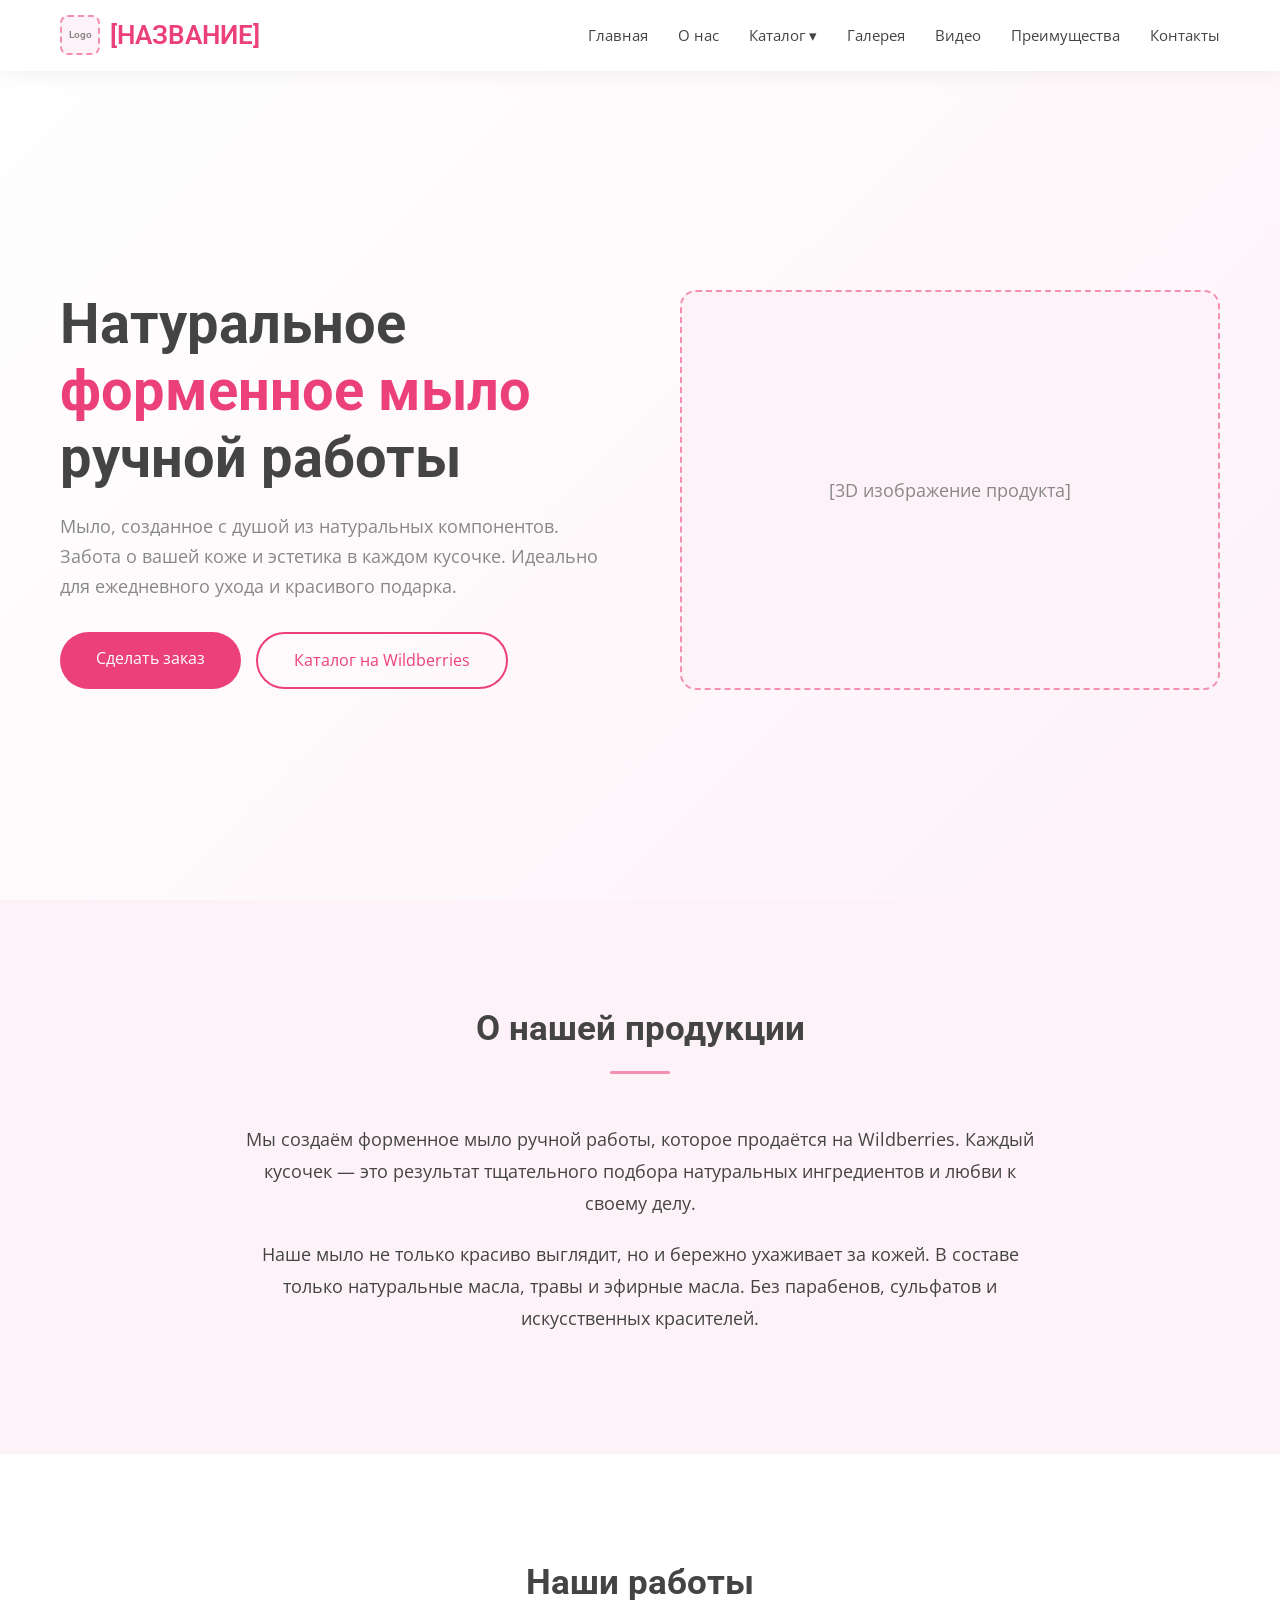
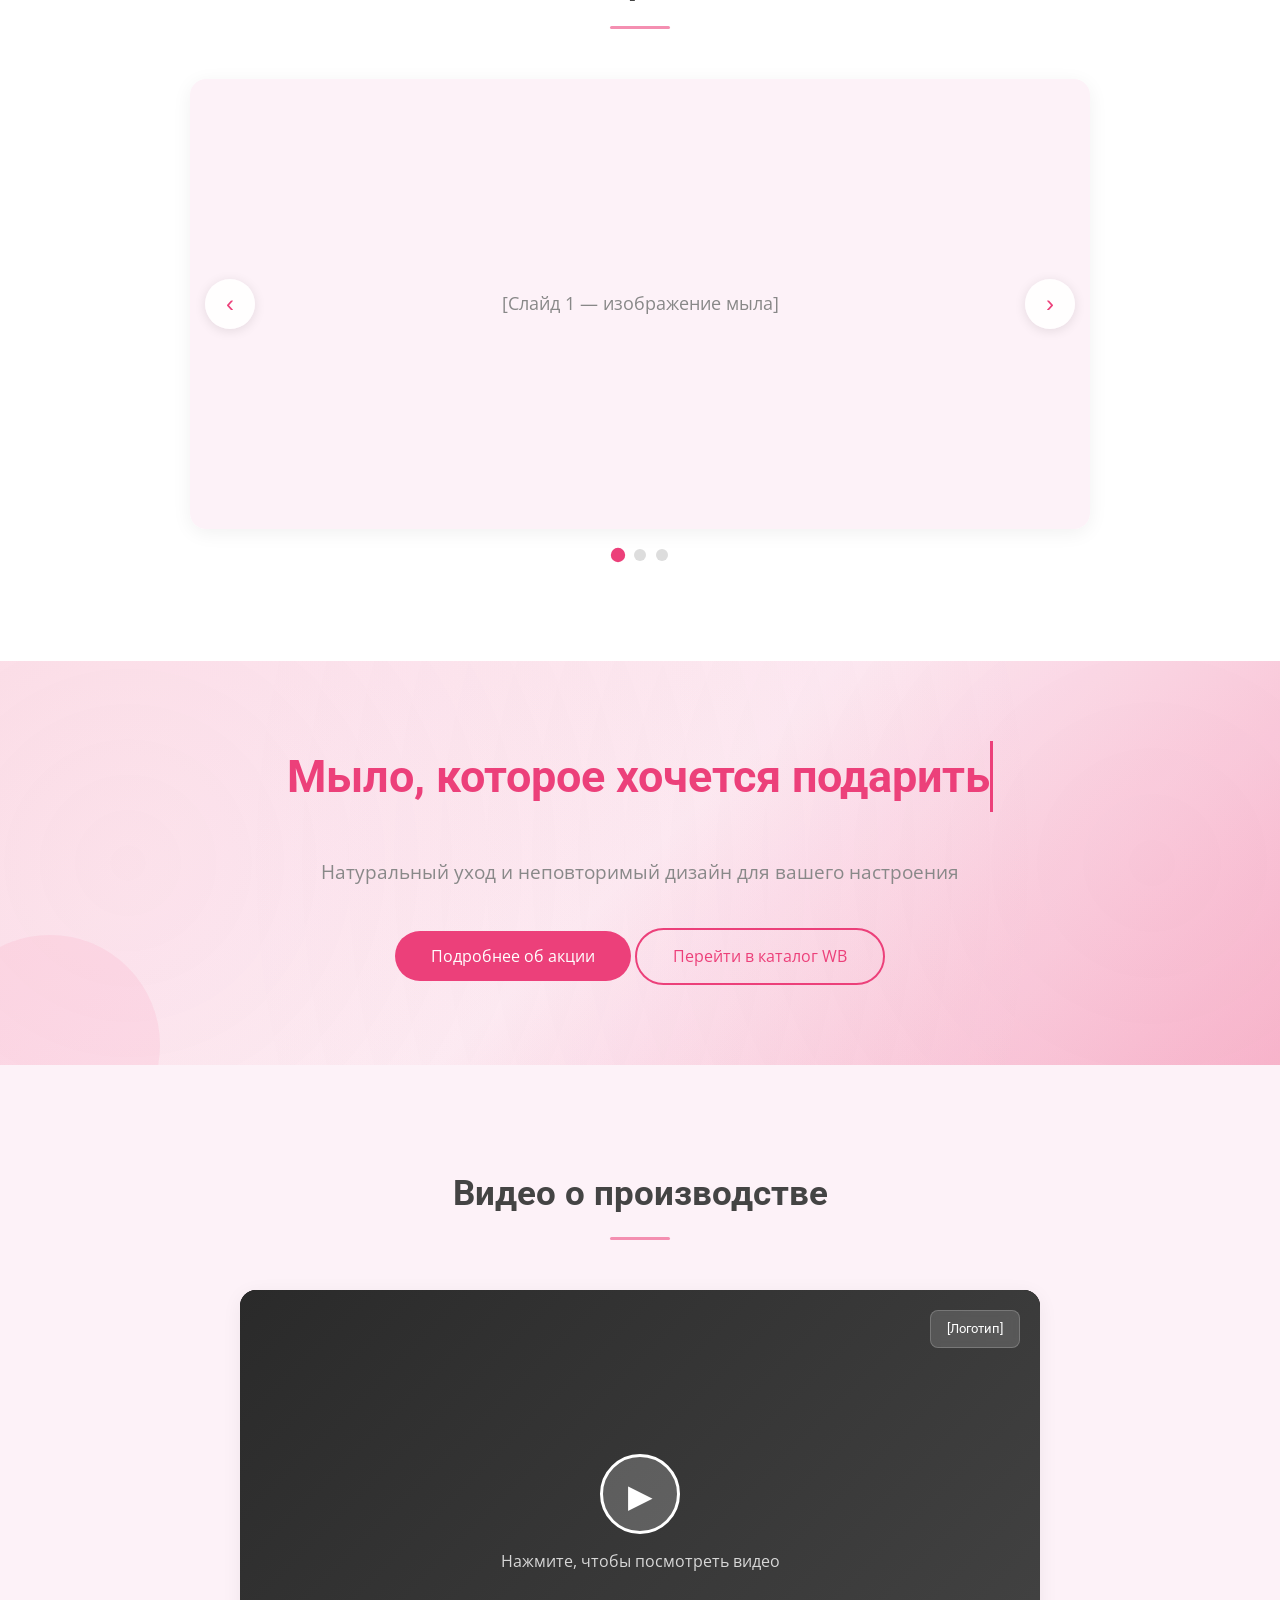
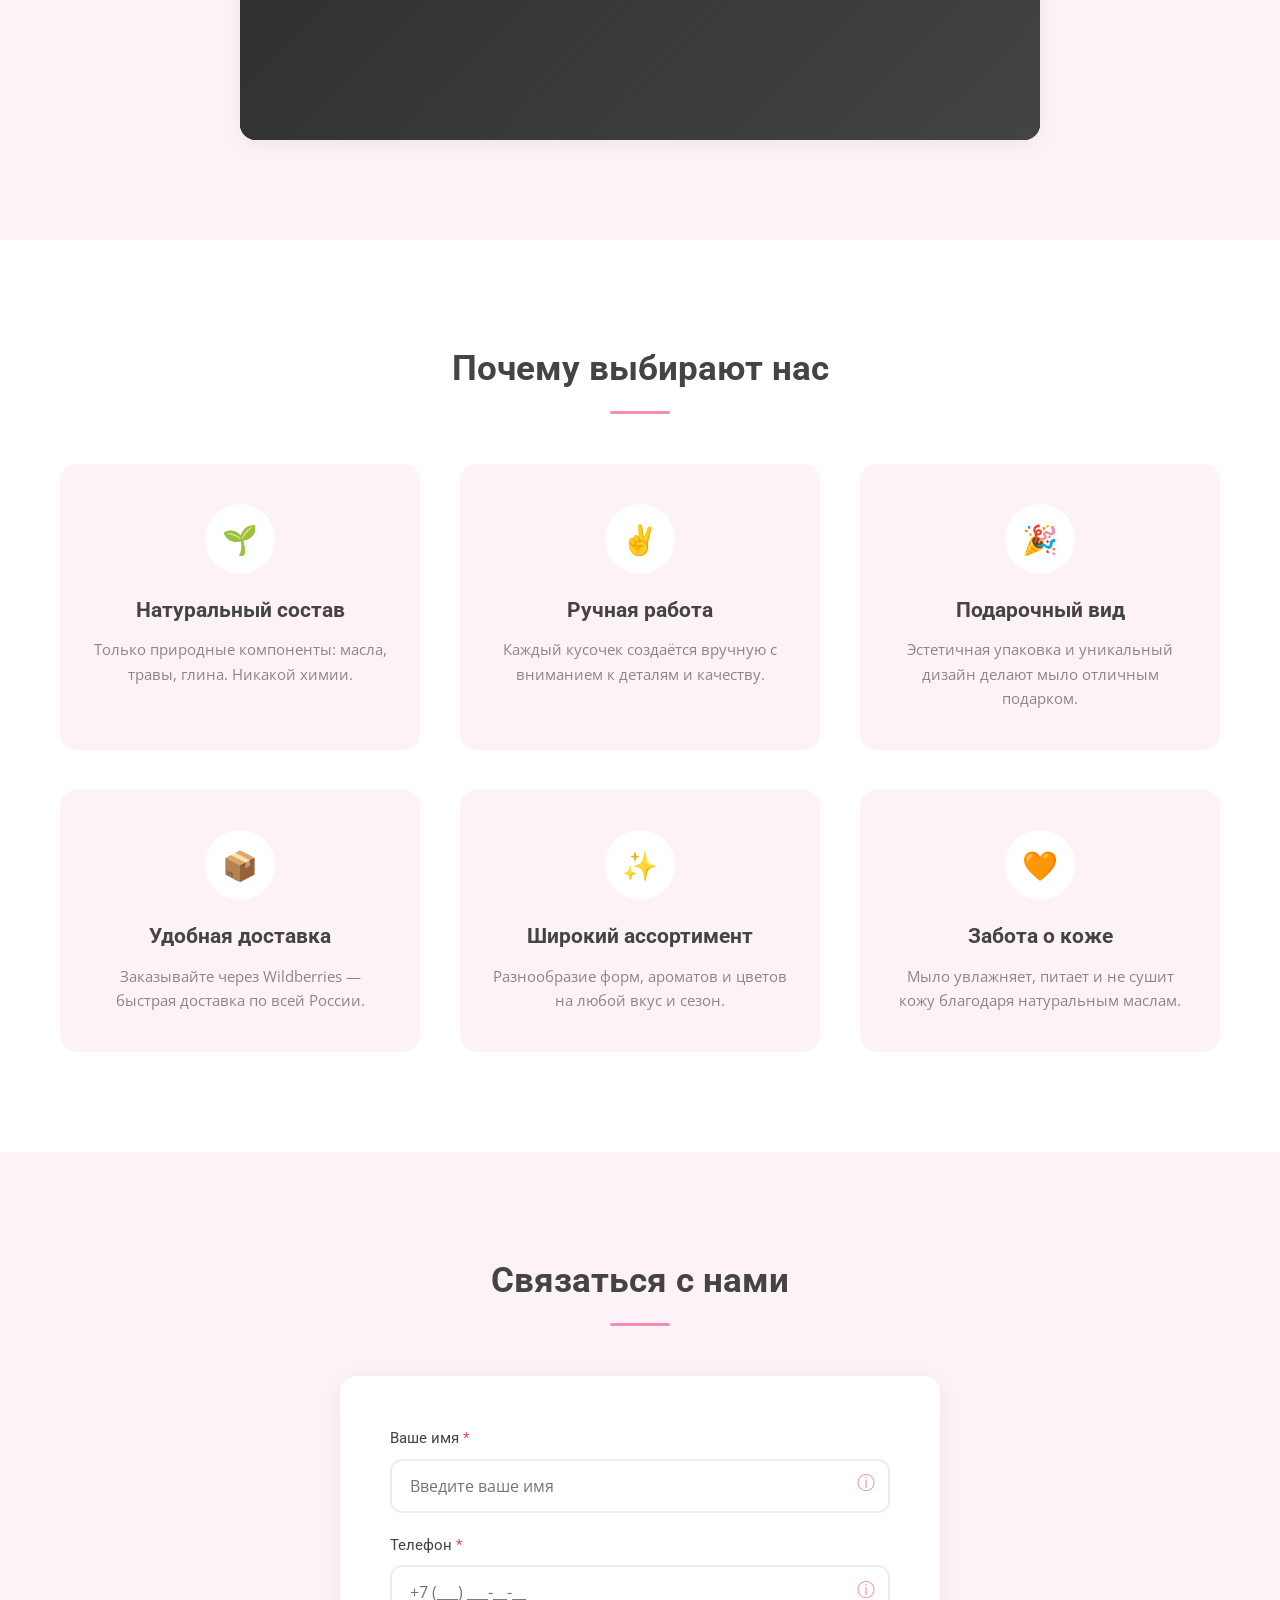
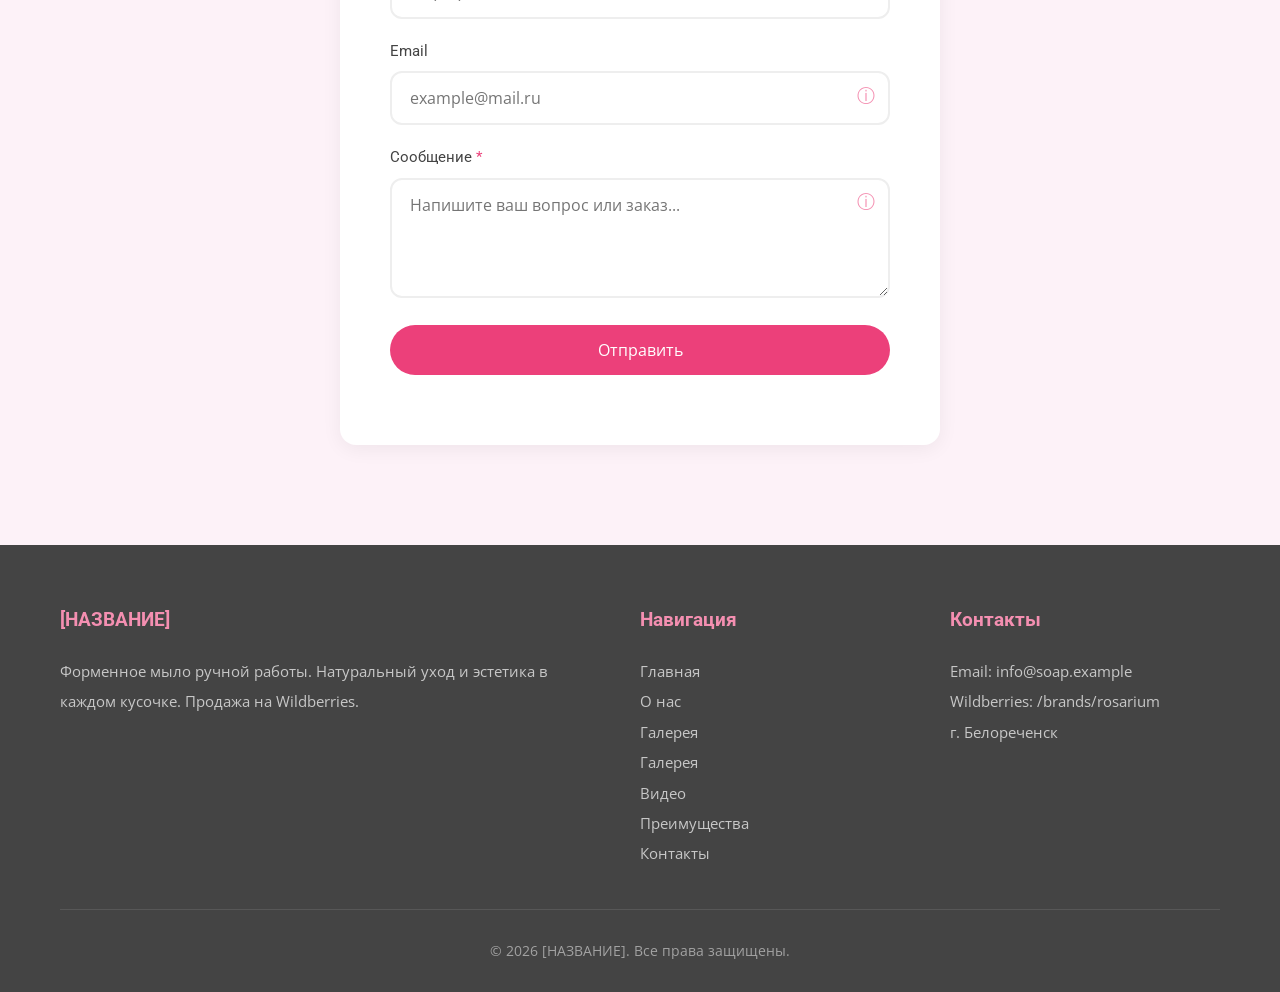
==== index.html @ 904444b2 "Сокращено до 3 слайдов" ====
<!DOCTYPE html>
<html lang="ru">
<head>
    <meta charset="UTF-8">
    <meta name="viewport" content="width=device-width, initial-scale=1.0">
    <meta name="description" content="Форменное мыло ручной работы — натуральный уход для всей семьи">
    <link rel="stylesheet" href="css/global.css">
    <link rel="stylesheet" href="css/components.css">
    <title>Форменное мыло ручной работы</title>
</head>
<body>

    <!-- ===== HEADER ===== -->
    <header class="header" id="header">
        <div class="container">
            <div class="header-logo">
                <div class="logo-placeholder">Logo</div>
                <span>[НАЗВАНИЕ]</span>
            </div>
            <nav class="nav" id="nav">
                <ul class="nav-list" id="navList">
                    <li><a href="#hero">Главная</a></li>
                    <li><a href="#about">О нас</a></li>
                    <li class="dropdown">
                        <a href="#" class="dropdown-toggle">Каталог &#9662;</a>
                        <ul class="dropdown-menu">
                            <li><a href="#configurator">Мыло ручной работы</a></li>
                            <li><a href="#slider">Подарочные наборы</a></li>
                            <li><a href="#slider">Эко-серия</a></li>
                        </ul>
                    </li>
                    <li><a href="#slider">Галерея</a></li>
                    <li><a href="#video">Видео</a></li>
                    <li><a href="#features">Преимущества</a></li>
                    <li><a href="#form">Контакты</a></li>
                </ul>
            </nav>
            <button class="burger" id="burger" aria-label="Меню">
                <span></span>
                <span></span>
                <span></span>
            </button>
        </div>
    </header>

    <!-- ===== HERO ===== -->
    <section class="hero" id="hero">
        <div class="container">
            <div class="hero-content scroll-anim fade-in-up">
                <h1>Натуральное <span>форменное мыло</span> ручной работы</h1>
                <p>Мыло, созданное с душой из натуральных компонентов. Забота о вашей коже и эстетика в каждом кусочке. Идеально для ежедневного ухода и красивого подарка.</p>
                <div class="hero-buttons">
                    <a href="#form" class="btn btn-primary">Сделать заказ</a>
                    <a href="https://www.wildberries.ru/brands/rosarium" class="btn btn-outline" target="_blank" rel="noopener">Каталог на Wildberries</a>
                </div>
            </div>
            <div class="hero-image scroll-anim fade-in-up">
                <div class="placeholder-box">
                    [3D изображение продукта]
                </div>
            </div>
        </div>
    </section>

    <!-- ===== ABOUT ===== -->
    <section class="about section" id="about">
        <div class="container">
            <h2 class="section-title scroll-anim fade-in-up">О нашей продукции</h2>
            <div class="about-content scroll-anim fade-in-up">
                <p>Мы создаём форменное мыло ручной работы, которое продаётся на Wildberries. Каждый кусочек — это результат тщательного подбора натуральных ингредиентов и любви к своему делу.</p>
                <p>Наше мыло не только красиво выглядит, но и бережно ухаживает за кожей. В составе только натуральные масла, травы и эфирные масла. Без парабенов, сульфатов и искусственных красителей.</p>
            </div>
        </div>
    </section>



    <!-- ===== SLIDER ===== -->
    <section class="slider-section section" id="slider">
        <div class="container">
            <h2 class="section-title scroll-anim fade-in-up">Наши работы</h2>
            <div class="slider scroll-anim fade-in-up" id="slider">
                <div class="slider-track" id="sliderTrack">
                    <div class="slider-slide">
                        <div class="placeholder-box">[Слайд 1 — изображение мыла]</div>
                    </div>
                    <div class="slider-slide">
                        <div class="placeholder-box">[Слайд 2 — изображение мыла]</div>
                    </div>
                    <div class="slider-slide">
                        <div class="placeholder-box">[Слайд 3 — изображение мыла]</div>
                    </div>
                </div>
                <button class="slider-btn prev" id="sliderPrev">&#8249;</button>
                <button class="slider-btn next" id="sliderNext">&#8250;</button>
            </div>
            <div class="slider-dots" id="sliderDots"></div>
        </div>
    </section>

    <!-- ===== BANNER ===== -->
    <section class="promo-banner scroll-anim fade-in-up">
        <div class="banner-content">
            <div class="banner-text">
                <h1 class="typing-text">
                    Мыло, которое хочется подарить
                </h1>
                <p class="subtitle">
                    Натуральный уход и неповторимый дизайн для вашего настроения
                </p>
                <button class="btn btn-primary open-modal-btn">Подробнее об акции</button>
                <a href="https://www.wildberries.ru/brands/rosarium" class="btn btn-outline" target="_blank" rel="noopener" style="margin-top:15px;">Перейти в каталог WB</a>
            </div>
        </div>
    </section>

    <!-- ===== VIDEO ===== -->
    <section class="video-section section" id="video">
        <div class="container">
            <h2 class="section-title scroll-anim fade-in-up">Видео о производстве</h2>
            <div class="video-player scroll-anim fade-in-up" id="videoPlayer">
                <div class="video-placeholder" id="videoPlaceholder">
                    <div class="video-logo">[Логотип]</div>
                    <div class="play-btn">&#9654;</div>
                    <p>Нажмите, чтобы посмотреть видео</p>
                </div>
                <video id="videoTag" controls preload="none" style="display:none;">
                    <source src="" type="video/mp4">
                    Ваш браузер не поддерживает видео.
                </video>
                <div class="video-logo-overlay" id="videoLogoOverlay" style="display:none;">[Логотип]</div>
            </div>
        </div>
    </section>

    <!-- ===== FEATURES ===== -->
    <section class="features section" id="features">
        <div class="container">
            <h2 class="section-title scroll-anim fade-in-up">Почему выбирают нас</h2>
            <div class="features-grid">
                <div class="feature-card scroll-anim fade-in-up">
                    <div class="feature-icon">&#127793;</div>
                    <h3>Натуральный состав</h3>
                    <p>Только природные компоненты: масла, травы, глина. Никакой химии.</p>
                </div>
                <div class="feature-card scroll-anim fade-in-up">
                    <div class="feature-icon">&#9996;</div>
                    <h3>Ручная работа</h3>
                    <p>Каждый кусочек создаётся вручную с вниманием к деталям и качеству.</p>
                </div>
                <div class="feature-card scroll-anim fade-in-up">
                    <div class="feature-icon">&#127881;</div>
                    <h3>Подарочный вид</h3>
                    <p>Эстетичная упаковка и уникальный дизайн делают мыло отличным подарком.</p>
                </div>
                <div class="feature-card scroll-anim fade-in-up">
                    <div class="feature-icon">&#128230;</div>
                    <h3>Удобная доставка</h3>
                    <p>Заказывайте через Wildberries — быстрая доставка по всей России.</p>
                </div>
                <div class="feature-card scroll-anim fade-in-up">
                    <div class="feature-icon">&#10024;</div>
                    <h3>Широкий ассортимент</h3>
                    <p>Разнообразие форм, ароматов и цветов на любой вкус и сезон.</p>
                </div>
                <div class="feature-card scroll-anim fade-in-up">
                    <div class="feature-icon">&#129505;</div>
                    <h3>Забота о коже</h3>
                    <p>Мыло увлажняет, питает и не сушит кожу благодаря натуральным маслам.</p>
                </div>
            </div>
        </div>
    </section>



    <!-- ===== FORM ===== -->
    <section class="form-section section" id="form">
        <div class="container">
            <h2 class="section-title scroll-anim fade-in-up">Связаться с нами</h2>
            <div class="form-wrapper scroll-anim fade-in-up">
                <form id="contactForm" novalidate>
                    <div class="form-group">
                        <label for="name">Ваше имя <span class="required">*</span></label>
                        <input type="text" id="name" name="name" placeholder="Введите ваше имя" required>
                        <span class="form-hint" data-hint="Введите имя, как к вам обращаться">&#9432;</span>
                    </div>
                    <div class="form-group">
                        <label for="phone">Телефон <span class="required">*</span></label>
                        <input type="tel" id="phone" name="phone" placeholder="+7 (___) ___-__-__" required>
                        <span class="form-hint" data-hint="Укажите номер для связи в формате +7">&#9432;</span>
                    </div>
                    <div class="form-group">
                        <label for="email">Email</label>
                        <input type="email" id="email" name="email" placeholder="example@mail.ru">
                        <span class="form-hint" data-hint="Необязательно, но удобно для отправки каталога">&#9432;</span>
                    </div>
                    <div class="form-group">
                        <label for="message">Сообщение <span class="required">*</span></label>
                        <textarea id="message" name="message" placeholder="Напишите ваш вопрос или заказ..." required></textarea>
                        <span class="form-hint" data-hint="Опишите, что вас интересует: цена, состав, доставка">&#9432;</span>
                    </div>
                    <div class="form-group">
                        <button type="submit" class="btn btn-primary">Отправить</button>
                    </div>
                </form>
                <div class="form-success" id="formSuccess">
                    Спасибо! Ваше сообщение отправлено. Мы свяжемся с вами в ближайшее время.
                </div>
            </div>
        </div>
    </section>

    <!-- ===== MODAL ===== -->
    <div class="modal-overlay" id="modalOverlay">
        <div class="modal">
            <button class="modal-close" id="modalClose">&times;</button>
            <div class="modal-content">
                <h3>Акция!</h3>
                <p>При заказе от 3 кусков мыла — скидка 15% и бесплатная доставка!</p>
                <p>Успейте заказать до конца месяца.</p>
                <div class="placeholder-box" style="min-height:100px;margin-top:15px;">[Изображение акции]</div>
                <a href="#form" class="btn btn-primary" style="margin-top:20px;">Заказать сейчас</a>
            </div>
        </div>
    </div>

    <!-- ===== FOOTER ===== -->
    <footer class="footer">
        <div class="container">
            <div class="footer-col">
                <h4>[НАЗВАНИЕ]</h4>
                <p>Форменное мыло ручной работы. Натуральный уход и эстетика в каждом кусочке. Продажа на Wildberries.</p>
            </div>
            <div class="footer-col">
                <h4>Навигация</h4>
                <ul>
                    <li><a href="#hero">Главная</a></li>
                    <li><a href="#about">О нас</a></li>
                    <li><a href="#slider">Галерея</a></li>
                    <li><a href="#slider">Галерея</a></li>
                    <li><a href="#video">Видео</a></li>
                    <li><a href="#features">Преимущества</a></li>
                    <li><a href="#form">Контакты</a></li>
                </ul>
            </div>
            <div class="footer-col">
                <h4>Контакты</h4>
                <p>Email: info@soap.example</p>
                <p>Wildberries: <a href="https://www.wildberries.ru/brands/rosarium" target="_blank" rel="noopener">/brands/rosarium</a></p>
                <p>г. Белореченск</p>
            </div>
            <div class="footer-bottom">
                &copy; 2026 [НАЗВАНИЕ]. Все права защищены.
            </div>
        </div>
    </footer>

    <script src="js/script.js"></script>
</body>
</html>
---- css/global.css ----
@import url('fonts.css');

:root {
    --color-white: #ffffff;
    --color-light-pink: #fdf2f8;
    --color-pink: #f48fb1;
    --color-pink-dark: #ec407a;
    --color-text: #444444;
    --color-text-light: #888888;
    --font-heading: 'Roboto', cursive;
    --font-body: 'Open Sans', cursive;
    --max-width: 1200px;
    --section-padding: 80px 20px;
    --shadow: 0 4px 20px rgba(0, 0, 0, 0.06);
    --radius: 16px;
}

*, *::before, *::after {
    margin: 0;
    padding: 0;
    box-sizing: border-box;
}

html {
    scroll-behavior: smooth;
}

body {
    font-family: var(--font-body);
    color: var(--color-text);
    background: var(--color-white);
    line-height: 1.6;
    -webkit-font-smoothing: antialiased;
}

img {
    max-width: 100%;
    height: auto;
    display: block;
}

a {
    text-decoration: none;
    color: inherit;
}

ul {
    list-style: none;
}

.container {
    max-width: var(--max-width);
    margin: 0 auto;
    padding: 0 20px;
}

.section {
    padding: var(--section-padding);
}

.section-title {
    font-family: var(--font-heading);
    font-size: 2.2rem;
    text-align: center;
    margin-bottom: 50px;
    color: var(--color-text);
    position: relative;
}

.section-title::after {
    content: '';
    display: block;
    width: 60px;
    height: 3px;
    background: var(--color-pink);
    margin: 15px auto 0;
    border-radius: 2px;
}

.placeholder-box {
    background: var(--color-light-pink);
    border: 2px dashed var(--color-pink);
    border-radius: var(--radius);
    padding: 40px;
    text-align: center;
    color: var(--color-text-light);
    font-size: 1.1rem;
    min-height: 200px;
    display: flex;
    align-items: center;
    justify-content: center;
}

.btn {
    display: inline-block;
    padding: 14px 36px;
    border-radius: 50px;
    font-family: var(--font-body);
    font-size: 1rem;
    border: none;
    cursor: pointer;
    transition: all 0.3s ease;
}

.btn-primary {
    background: var(--color-pink-dark);
    color: var(--color-white);
}

.btn-primary:hover {
    background: #d81b60;
    transform: translateY(-2px);
    box-shadow: 0 6px 20px rgba(236, 64, 122, 0.35);
}

.btn-outline {
    background: transparent;
    color: var(--color-pink-dark);
    border: 2px solid var(--color-pink-dark);
}

.btn-outline:hover {
    background: var(--color-pink-dark);
    color: var(--color-white);
}

@import url('https://fonts.googleapis.com/css2?family=Roboto:wght@500;700&family=Open+Sans:wght@400;600&display=swap');

.promo-banner {
    width: 100%;
    min-height: 400px;
    overflow: hidden;
    position: relative;

    background: linear-gradient(
        135deg,
        #ffffff 0%,
        #fdf2f8 50%,
        #fce4ec 100%
    );

    display: flex;
    align-items: center;
}

/* Декоративные элементы */

.promo-banner::before,
.promo-banner::after {
    content: "";
    position: absolute;
    border-radius: 50%;
    background: rgba(244, 143, 177, 0.15);
}

.promo-banner::before {
    width: 300px;
    height: 300px;
    top: -120px;
    right: -80px;
}

.promo-banner::after {
    width: 220px;
    height: 220px;
    bottom: -90px;
    left: -60px;
}

.banner-content {
    max-width: 1200px;
    width: 100%;
    margin: 0 auto;
    padding: 0 40px;

    display: flex;
    align-items: center;
    justify-content: space-between;
    gap: 60px;

    position: relative;
    z-index: 2;
}

.banner-text {
    flex: 1;
}

.typing-text {
    font-family: 'Roboto', sans-serif;
    font-size: 46px;
    font-weight: 700;
    color: #ec407a;

    white-space: nowrap;
    overflow: hidden;
    max-width: fit-content;
    border-right: 3px solid #ec407a;

    width: 0;

    animation:
        typing 3s steps(35, end) forwards,
        blink .8s infinite;
}

.subtitle {
    margin-top: 20px;

    font-family: 'Open Sans', sans-serif;
    font-size: 20px;
    line-height: 1.2;

    color: #555;

    opacity: 0;

    animation: fadeUp 1s ease forwards;
    animation-delay: 2.5s;
}

.cta-btn {
    display: inline-block;

    margin-top: 30px;
    padding: 16px 34px;

    background: #ec407a;
    color: white;

    text-decoration: none;
    font-family: 'Open Sans', sans-serif;
    font-weight: 600;

    border-radius: 50px;

    opacity: 0;

    animation: fadeUp 1s ease forwards;
    animation-delay: 3s;

    transition: all .3s ease;
}

.cta-btn:hover {
    background: #d81b60;
    transform: translateY(-4px);
    box-shadow: 0 10px 25px rgba(236, 64, 122, .3);
}

/* Товар */

@keyframes soapAppear {
    to {
        opacity: 1;
        transform: scale(1) rotate(0deg);
    }
}

@keyframes typing {
    from { width: 0; }
    to { width: 90%; }
}

@keyframes blink {
    50% {
        border-color: transparent;
    }
}

@keyframes fadeUp {
    from {
        opacity: 0;
        transform: translateY(15px);
    }

    to {
        opacity: 1;
        transform: translateY(0);
    }
}

/* Планшеты */

@media (max-width: 1024px) {
    .typing-text {
        font-size: 38px;
    }
}

/* Телефоны */

@media (max-width: 768px) {

    .promo-banner {
        min-height: auto;
        padding: 60px 0;
    }

    .banner-content {
        flex-direction: column-reverse;
        text-align: center;
        gap: 30px;
    }

    .typing-text {
        font-size: 30px;
        white-space: normal;
        width: 100%;
        border-right: none;
        animation: fadeUp 1s ease forwards;
    }

    .subtitle {
        font-size: 17px;
    }

    .banner-product img {
        max-width: 220px;
    }
}

/* Малые экраны */

@media (max-width: 480px) {

    .banner-content {
        padding: 0 20px;
    }

    .typing-text {
        font-size: 24px;
    }

    .subtitle {
        font-size: 15px;
    }

    .cta-btn {
        width: 100%;
        max-width: 280px;
    }
}
---- css/components.css ----
/* ===== HEADER ===== */
.header {
    position: fixed;
    top: 0;
    left: 0;
    right: 0;
    z-index: 1000;
    background: rgba(255, 255, 255, 0.95);
    backdrop-filter: blur(10px);
    box-shadow: 0 2px 20px rgba(0, 0, 0, 0.06);
    transition: all 0.3s ease;
}

.header .container {
    display: flex;
    align-items: center;
    justify-content: space-between;
    padding: 15px 20px;
}

.header-logo {
    font-family: var(--font-heading);
    font-size: 1.6rem;
    font-weight: 600;
    color: var(--color-pink-dark);
    display: flex;
    align-items: center;
    gap: 10px;
}

.header-logo .logo-placeholder {
    width: 40px;
    height: 40px;
    background: var(--color-light-pink);
    border: 2px dashed var(--color-pink);
    border-radius: 8px;
    display: flex;
    align-items: center;
    justify-content: center;
    font-size: 0.65rem;
    color: var(--color-text-light);
    animation: logoPulse 2s ease-in-out infinite;
}

@keyframes logoPulse {
    0%, 100% { transform: scale(1); }
    50% { transform: scale(1.05); }
}

/* ===== DROPDOWN MENU ===== */
.nav-list {
    display: flex;
    gap: 30px;
    align-items: center;
}

.nav-list > li {
    position: relative;
}

.nav-list a {
    font-family: var(--font-body);
    font-size: 0.95rem;
    color: var(--color-text);
    position: relative;
    transition: color 0.3s;
    padding: 5px 0;
}

.nav-list > li > a::after {
    content: '';
    position: absolute;
    bottom: -4px;
    left: 0;
    width: 0;
    height: 2px;
    background: var(--color-pink-dark);
    transition: width 0.3s;
}

.nav-list > li > a:hover {
    color: var(--color-pink-dark);
}

.nav-list > li > a:hover::after {
    width: 100%;
}

.dropdown-menu {
    display: none;
    position: absolute;
    top: 100%;
    left: 0;
    background: var(--color-white);
    border-radius: 12px;
    box-shadow: 0 8px 30px rgba(0, 0, 0, 0.1);
    padding: 10px 0;
    min-width: 200px;
    z-index: 100;
    opacity: 0;
    transform: translateY(10px);
    transition: all 0.3s ease;
}

.dropdown:hover .dropdown-menu {
    display: block;
    opacity: 1;
    transform: translateY(0);
}

.dropdown-menu li {
    padding: 0;
}

.dropdown-menu a {
    display: block;
    padding: 10px 20px;
    font-size: 0.9rem;
    transition: background 0.3s;
}

.dropdown-menu a::after {
    display: none;
}

.dropdown-menu a:hover {
    background: var(--color-light-pink);
    color: var(--color-pink-dark);
}

.dropdown-toggle {
    cursor: pointer;
}

/* ===== BURGER ===== */
.burger {
    display: none;
    flex-direction: column;
    gap: 5px;
    cursor: pointer;
    background: none;
    border: none;
    padding: 5px;
}

.burger span {
    width: 28px;
    height: 3px;
    background: var(--color-text);
    border-radius: 2px;
    transition: all 0.3s;
}

/* ===== HERO ===== */
.hero {
    min-height: 100vh;
    display: flex;
    align-items: center;
    background: linear-gradient(135deg, var(--color-white) 0%, var(--color-light-pink) 100%);
    padding-top: 80px;
}

.hero .container {
    display: grid;
    grid-template-columns: 1fr 1fr;
    gap: 60px;
    align-items: center;
}

.hero-content h1 {
    font-family: var(--font-heading);
    font-size: 3.2rem;
    line-height: 1.2;
    margin-bottom: 20px;
    color: var(--color-text);
}

.hero-content h1 span {
    color: var(--color-pink-dark);
}

.hero-content p {
    font-size: 1.1rem;
    color: var(--color-text-light);
    margin-bottom: 30px;
    line-height: 1.7;
}

.hero-buttons {
    display: flex;
    gap: 15px;
    flex-wrap: wrap;
}

.hero-image .placeholder-box {
    min-height: 400px;
}

/* ===== ABOUT ===== */
.about {
    background: var(--color-light-pink);
}

.about-content {
    max-width: 800px;
    margin: 0 auto;
    text-align: center;
}

.about-content p {
    font-size: 1.1rem;
    line-height: 1.8;
    margin-bottom: 20px;
}

/* ===== SLIDER ===== */
.slider-section {
    background: var(--color-white);
}

.slider {
    position: relative;
    max-width: 900px;
    margin: 0 auto;
    overflow: hidden;
    border-radius: var(--radius);
    box-shadow: var(--shadow);
    touch-action: pan-y pinch-zoom;
}

.slider-track {
    display: flex;
    transition: transform 0.5s ease;
    cursor: grab;
}

.slider-track:active {
    cursor: grabbing;
}

.slider-slide {
    min-width: 100%;
    user-select: none;
}

.slider-slide .placeholder-box {
    min-height: 450px;
    border: none;
    border-radius: 0;
}

.slider-btn {
    position: absolute;
    top: 50%;
    transform: translateY(-50%);
    width: 50px;
    height: 50px;
    border-radius: 50%;
    background: rgba(255, 255, 255, 0.9);
    border: none;
    cursor: pointer;
    font-size: 1.5rem;
    color: var(--color-pink-dark);
    box-shadow: 0 2px 12px rgba(0, 0, 0, 0.1);
    transition: all 0.3s;
    z-index: 10;
}

.slider-btn:hover {
    background: var(--color-pink-dark);
    color: var(--color-white);
}

.slider-btn.prev {
    left: 15px;
}

.slider-btn.next {
    right: 15px;
}

.slider-dots {
    display: flex;
    justify-content: center;
    gap: 10px;
    margin-top: 20px;
}

.slider-dot {
    width: 12px;
    height: 12px;
    border-radius: 50%;
    background: #ddd;
    border: none;
    cursor: pointer;
    transition: all 0.3s;
}

.slider-dot.active {
    background: var(--color-pink-dark);
    transform: scale(1.2);
}

/* ===== PROMO BANNER ===== */
.promo-banner {
    background: linear-gradient(135deg, #fce4ec 0%, #fdf2f8 50%, #f8bbd0 100%);
    padding: 80px 20px;
    text-align: center;
    overflow: hidden;
    position: relative;
}

.promo-banner::before {
    content: '';
    position: absolute;
    top: -50%;
    left: -50%;
    width: 200%;
    height: 200%;
    background: radial-gradient(circle at 30% 50%, rgba(244,143,177,0.1) 0%, transparent 50%),
                radial-gradient(circle at 70% 50%, rgba(236,64,122,0.08) 0%, transparent 50%);
    animation: bannerShift 8s ease-in-out infinite alternate;
}

@keyframes bannerShift {
    0% { transform: translate(0, 0) rotate(0deg); }
    100% { transform: translate(-20px, -10px) rotate(3deg); }
}

.banner-content {
    position: relative;
    z-index: 1;
}

.typing-text {
    font-family: var(--font-heading);
    font-size: 2.8rem;
    color: var(--color-pink-dark);
    margin-bottom: 20px;
    overflow: hidden;
    white-space: nowrap;
    border-right: 3px solid transparent;
    width: 0;
    display: inline-block;
    transition: border-color 0.3s;
}

.typing-text.typing-active {
    border-right-color: var(--color-pink-dark);
    animation: typing 3s steps(30) 0.5s forwards, blink 0.8s step-end infinite;
}

@keyframes typing {
    from { width: 0; }
    to { width: 100%; }
}

@keyframes blink {
    50% { border-color: transparent; }
}

.subtitle {
    font-size: 1.2rem;
    color: var(--color-text-light);
    margin-bottom: 30px;
    opacity: 0;
}

.subtitle.typing-active {
    opacity: 1;
}

@keyframes fadeInSub {
    to { opacity: 1; }
}

/* ===== VIDEO ===== */
.video-section {
    background: var(--color-light-pink);
}

.video-player {
    max-width: 800px;
    margin: 0 auto;
    border-radius: var(--radius);
    overflow: hidden;
    box-shadow: var(--shadow);
    background: #000;
    position: relative;
}

.video-player video {
    width: 100%;
    display: block;
}

.video-placeholder {
    width: 100%;
    aspect-ratio: 16 / 9;
    background: linear-gradient(135deg, #2a2a2a, #444);
    display: flex;
    align-items: center;
    justify-content: center;
    flex-direction: column;
    gap: 15px;
    cursor: pointer;
    position: relative;
}

.video-logo {
    position: absolute;
    top: 20px;
    right: 20px;
    background: rgba(255, 255, 255, 0.15);
    backdrop-filter: blur(4px);
    padding: 8px 16px;
    border-radius: 8px;
    color: var(--color-white);
    font-size: 0.8rem;
    font-family: var(--font-heading);
    border: 1px solid rgba(255, 255, 255, 0.2);
}

.video-logo-overlay {
    position: absolute;
    top: 20px;
    right: 20px;
    background: rgba(255, 255, 255, 0.15);
    backdrop-filter: blur(4px);
    padding: 8px 16px;
    border-radius: 8px;
    color: var(--color-white);
    font-size: 0.8rem;
    font-family: var(--font-heading);
    border: 1px solid rgba(255, 255, 255, 0.2);
    z-index: 5;
    pointer-events: none;
}

.video-placeholder .play-btn {
    width: 80px;
    height: 80px;
    border-radius: 50%;
    background: rgba(255, 255, 255, 0.2);
    border: 3px solid var(--color-white);
    display: flex;
    align-items: center;
    justify-content: center;
    font-size: 2rem;
    color: var(--color-white);
    transition: all 0.3s;
}

.video-placeholder:hover .play-btn {
    background: var(--color-pink-dark);
    border-color: var(--color-pink-dark);
    transform: scale(1.1);
}

.video-placeholder p {
    color: var(--color-white);
    font-size: 1rem;
    opacity: 0.8;
}

/* ===== FEATURES ===== */
.features {
    background: var(--color-white);
}

.features-grid {
    display: grid;
    grid-template-columns: repeat(3, 1fr);
    gap: 30px;
}

.feature-card {
    background: var(--color-light-pink);
    border-radius: var(--radius);
    padding: 40px 30px;
    text-align: center;
    transition: all 0.3s;
}

.feature-card:hover {
    transform: translateY(-5px);
    box-shadow: var(--shadow);
}

.feature-card:focus-within {
    outline: 2px solid var(--color-pink);
    outline-offset: 4px;
}

.feature-icon {
    width: 70px;
    height: 70px;
    background: var(--color-white);
    border-radius: 50%;
    display: flex;
    align-items: center;
    justify-content: center;
    margin: 0 auto 20px;
    font-size: 1.8rem;
}

.feature-card h3 {
    font-family: var(--font-heading);
    font-size: 1.3rem;
    margin-bottom: 10px;
}

.feature-card p {
    font-size: 0.95rem;
    color: var(--color-text-light);
    line-height: 1.6;
}

/* ===== FORM ===== */
.form-section {
    background: var(--color-light-pink);
}

.form-wrapper {
    max-width: 600px;
    margin: 0 auto;
    background: var(--color-white);
    border-radius: var(--radius);
    padding: 50px;
    box-shadow: var(--shadow);
    position: relative;
}

.form-group {
    margin-bottom: 20px;
    position: relative;
}

.form-group label {
    display: block;
    font-family: var(--font-heading);
    font-size: 0.95rem;
    margin-bottom: 8px;
    color: var(--color-text);
}

.required {
    color: var(--color-pink-dark);
}

.form-group input,
.form-group textarea,
.form-group select {
    width: 100%;
    padding: 14px 18px;
    border: 2px solid #eee;
    border-radius: 12px;
    font-family: var(--font-body);
    font-size: 1rem;
    color: var(--color-text);
    background: var(--color-white);
    transition: border-color 0.3s, box-shadow 0.3s;
    outline: none;
}

.form-group input:focus,
.form-group textarea:focus,
.form-group select:focus {
    border-color: var(--color-pink);
    box-shadow: 0 0 0 4px rgba(244, 143, 177, 0.15);
}

.form-group textarea {
    min-height: 120px;
    resize: vertical;
}

.form-group .btn {
    width: 100%;
}

.form-hint {
    position: absolute;
    right: 15px;
    top: 42px;
    cursor: pointer;
    color: var(--color-pink);
    font-size: 1.1rem;
    z-index: 2;
}

.form-hint::after {
    content: attr(data-hint);
    position: absolute;
    right: 30px;
    top: -10px;
    background: var(--color-text);
    color: var(--color-white);
    padding: 8px 14px;
    border-radius: 8px;
    font-size: 0.8rem;
    font-family: var(--font-body);
    white-space: nowrap;
    opacity: 0;
    pointer-events: none;
    transition: opacity 0.3s;
    z-index: 10;
}

.form-hint:hover::after {
    opacity: 1;
}

.form-success {
    display: none;
    text-align: center;
    padding: 20px;
    color: #2e7d32;
    font-family: var(--font-heading);
    font-size: 1.2rem;
}

.form-success.show {
    display: block;
}

/* ===== MODAL ===== */
.modal-overlay {
    display: none;
    position: fixed;
    top: 0;
    left: 0;
    right: 0;
    bottom: 0;
    background: rgba(0, 0, 0, 0.5);
    backdrop-filter: blur(4px);
    z-index: 2000;
    align-items: center;
    justify-content: center;
    animation: modalFadeIn 0.3s ease;
}

.modal-overlay.open {
    display: flex;
}

@keyframes modalFadeIn {
    from { opacity: 0; }
    to { opacity: 1; }
}

.modal {
    background: var(--color-white);
    border-radius: var(--radius);
    padding: 50px 40px 40px;
    max-width: 500px;
    width: 90%;
    position: relative;
    animation: modalSlideIn 0.3s ease;
    box-shadow: 0 20px 60px rgba(0, 0, 0, 0.2);
}

@keyframes modalSlideIn {
    from { transform: translateY(-30px) scale(0.95); opacity: 0; }
    to { transform: translateY(0) scale(1); opacity: 1; }
}

.modal-close {
    position: absolute;
    top: 15px;
    right: 20px;
    background: none;
    border: none;
    font-size: 2rem;
    cursor: pointer;
    color: var(--color-text-light);
    transition: color 0.3s;
    line-height: 1;
}

.modal-close:hover {
    color: var(--color-pink-dark);
}

.modal-content {
    text-align: center;
}

.modal-content h3 {
    font-family: var(--font-heading);
    font-size: 1.8rem;
    color: var(--color-pink-dark);
    margin-bottom: 15px;
}

.modal-content p {
    font-size: 1rem;
    color: var(--color-text);
    margin-bottom: 10px;
    line-height: 1.6;
}

/* ===== SCROLL ANIMATIONS ===== */
.scroll-anim {
    opacity: 0;
    transition: opacity 0.8s ease, transform 0.8s ease;
}

.scroll-anim.fade-in-up {
    transform: translateY(40px);
}

.scroll-anim.visible {
    opacity: 1;
    transform: translateY(0);
}

/* ===== FOOTER ===== */
.footer {
    background: var(--color-text);
    color: var(--color-white);
    padding: 60px 20px 30px;
}

.footer .container {
    display: grid;
    grid-template-columns: 2fr 1fr 1fr;
    gap: 40px;
}

.footer-col h4 {
    font-family: var(--font-heading);
    font-size: 1.2rem;
    margin-bottom: 20px;
    color: var(--color-pink);
}

.footer-col p,
.footer-col a {
    font-size: 0.95rem;
    color: rgba(255, 255, 255, 0.7);
    line-height: 2;
}

.footer-col a:hover {
    color: var(--color-pink);
}

.footer-bottom {
    grid-column: 1 / -1;
    text-align: center;
    padding-top: 30px;
    border-top: 1px solid rgba(255, 255, 255, 0.1);
    font-size: 0.85rem;
    color: rgba(255, 255, 255, 0.5);
}

/* ===== TABLET: 768-1100px ===== */
@media (max-width: 1100px) {
    .hero-content h1 { font-size: 2.6rem; }
    .features-grid { grid-template-columns: repeat(2, 1fr); }
}

/* ===== MOBILE <= 768px ===== */
@media (max-width: 768px) {
    .section { padding: 60px 20px; }
    .section-title { font-size: 1.8rem; margin-bottom: 35px; }

    .nav-list {
        position: fixed;
        top: 0;
        right: -100%;
        width: 280px;
        height: 100vh;
        background: var(--color-white);
        flex-direction: column;
        padding: 80px 30px 30px;
        gap: 5px;
        box-shadow: -5px 0 30px rgba(0, 0, 0, 0.1);
        transition: right 0.3s ease;
        z-index: 999;
        align-items: stretch;
    }

    .nav-list.open { right: 0; }

    .nav-list a { font-size: 1.1rem; display: block; padding: 10px 0; }

    .dropdown-menu {
        position: static;
        box-shadow: none;
        background: var(--color-light-pink);
        border-radius: 8px;
        padding: 5px 0;
        margin: 0 0 0 15px;
        display: none;
        opacity: 1;
        transform: none;
    }

    .dropdown.open .dropdown-menu {
        display: block;
    }

    .dropdown-menu a { font-size: 0.95rem; padding: 8px 15px; }

    .burger { display: flex; z-index: 1001; }

    .burger.open span:nth-child(1) {
        transform: rotate(45deg) translate(6px, 6px);
    }

    .burger.open span:nth-child(2) { opacity: 0; }

    .burger.open span:nth-child(3) {
        transform: rotate(-45deg) translate(6px, -6px);
    }

    .hero .container {
        grid-template-columns: 1fr;
        text-align: center;
        gap: 30px;
    }

    .hero-content h1 { font-size: 2.2rem; }
    .hero-buttons { justify-content: center; }
    .hero-image .placeholder-box { min-height: 250px; }

    .features-grid { grid-template-columns: 1fr; }
    .footer .container { grid-template-columns: 1fr; text-align: center; }
    .form-wrapper { padding: 30px 20px; }
    .slider-btn { width: 40px; height: 40px; font-size: 1.2rem; }
    .slider-slide .placeholder-box { min-height: 280px; }

    .typing-text {
        font-size: 1.8rem;
        white-space: normal;
        border-right: none;
        animation: none;
        width: auto;
    }
}

/* ===== SMALL MOBILE <= 480px ===== */
@media (max-width: 480px) {
    .section { padding: 40px 15px; }
    .hero-content h1 { font-size: 1.8rem; }
    .hero-content p { font-size: 1rem; }
    .btn { padding: 12px 28px; font-size: 0.9rem; }
}

/* ===== EXTRA SMALL <= 360px ===== */
@media (max-width: 360px) {
    .section { padding: 30px 12px; }
    .section-title { font-size: 1.4rem; }
    .hero-content h1 { font-size: 1.5rem; }
    .hero-content p { font-size: 0.9rem; }
    .hero-image .placeholder-box { min-height: 180px; }
    .btn { padding: 10px 20px; font-size: 0.85rem; }
    .header-logo { font-size: 1.2rem; }
    .header-logo .logo-placeholder { width: 32px; height: 32px; font-size: 0.55rem; }
    .slider-slide .placeholder-box { min-height: 200px; }
    .slider-btn { width: 32px; height: 32px; font-size: 1rem; }
    .form-wrapper { padding: 20px 15px; }
    .typing-text { font-size: 1.4rem; }
}

/* ===== LARGE SCREENS >= 1200px ===== */
@media (min-width: 1200px) {
    .hero-content h1 { font-size: 3.5rem; }
    .hero .container { gap: 80px; }
    .features-grid { gap: 40px; }
    .section { padding: 100px 20px; }
}
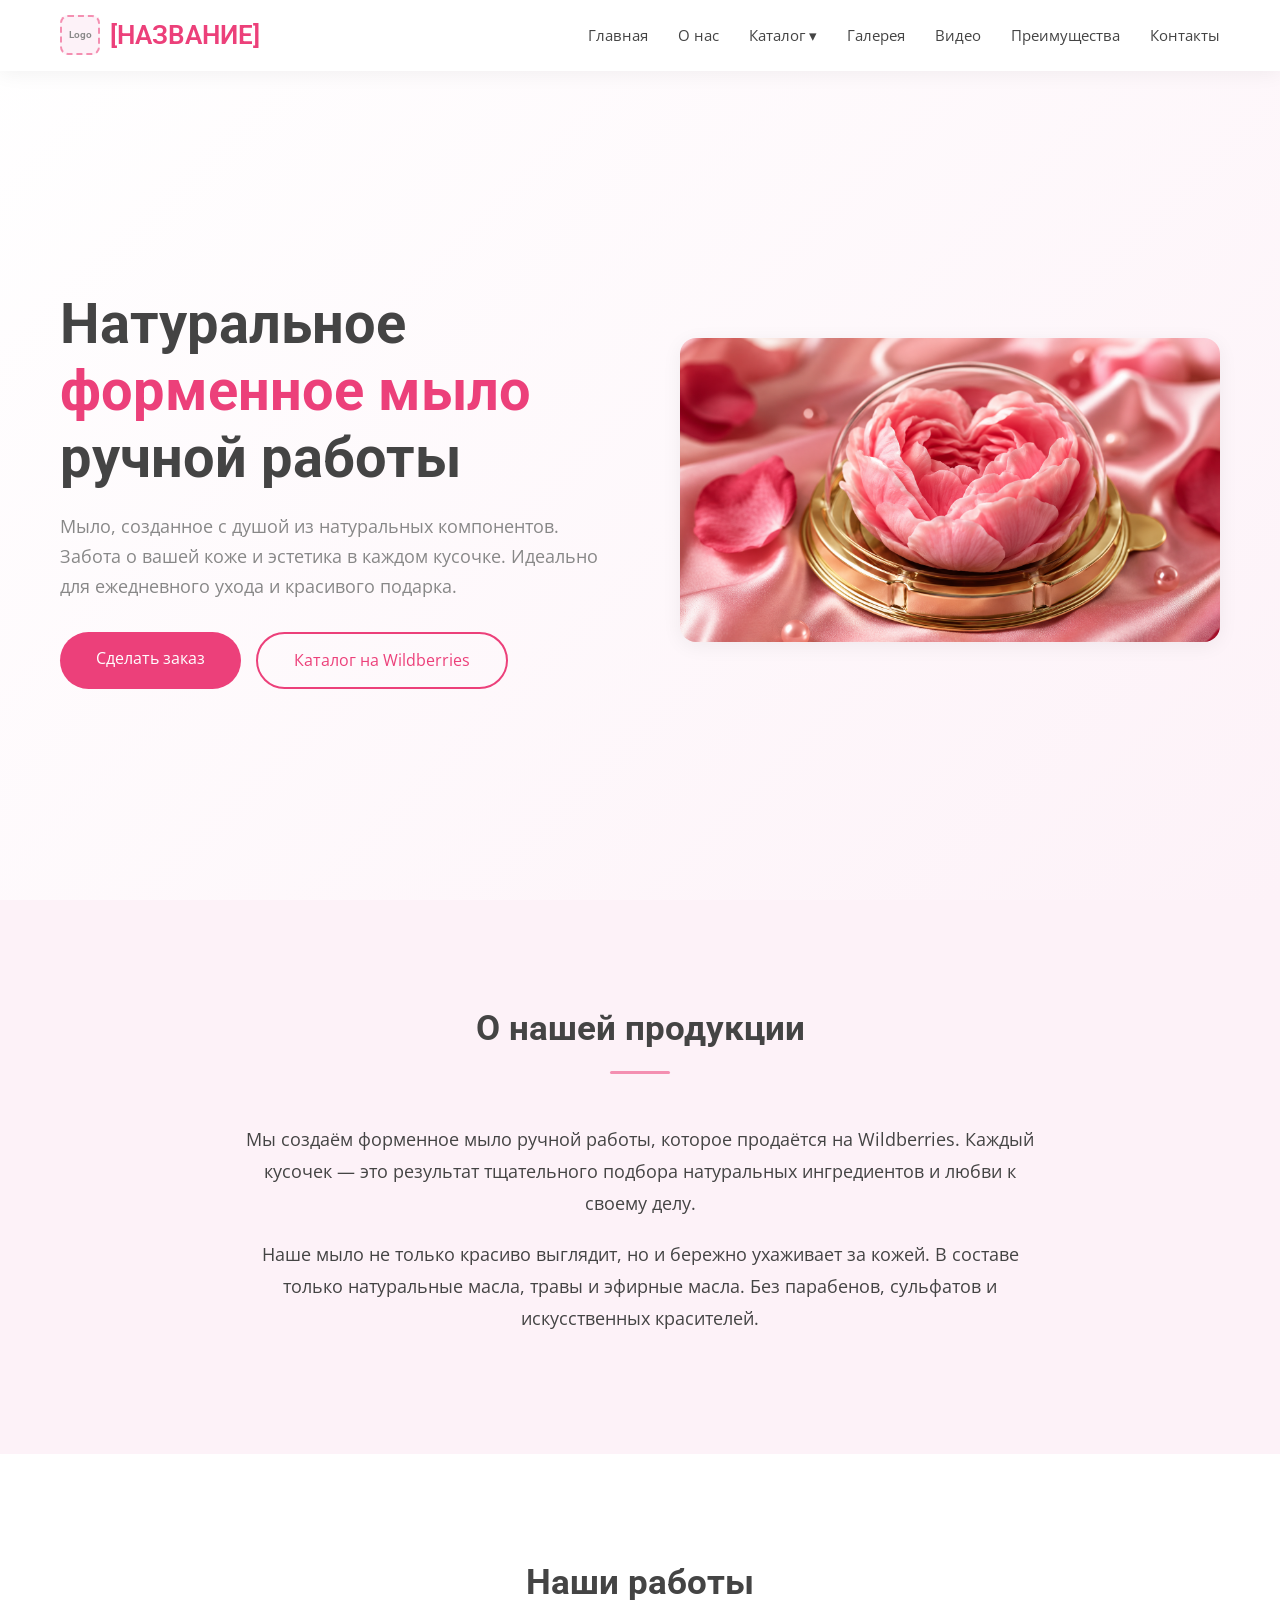
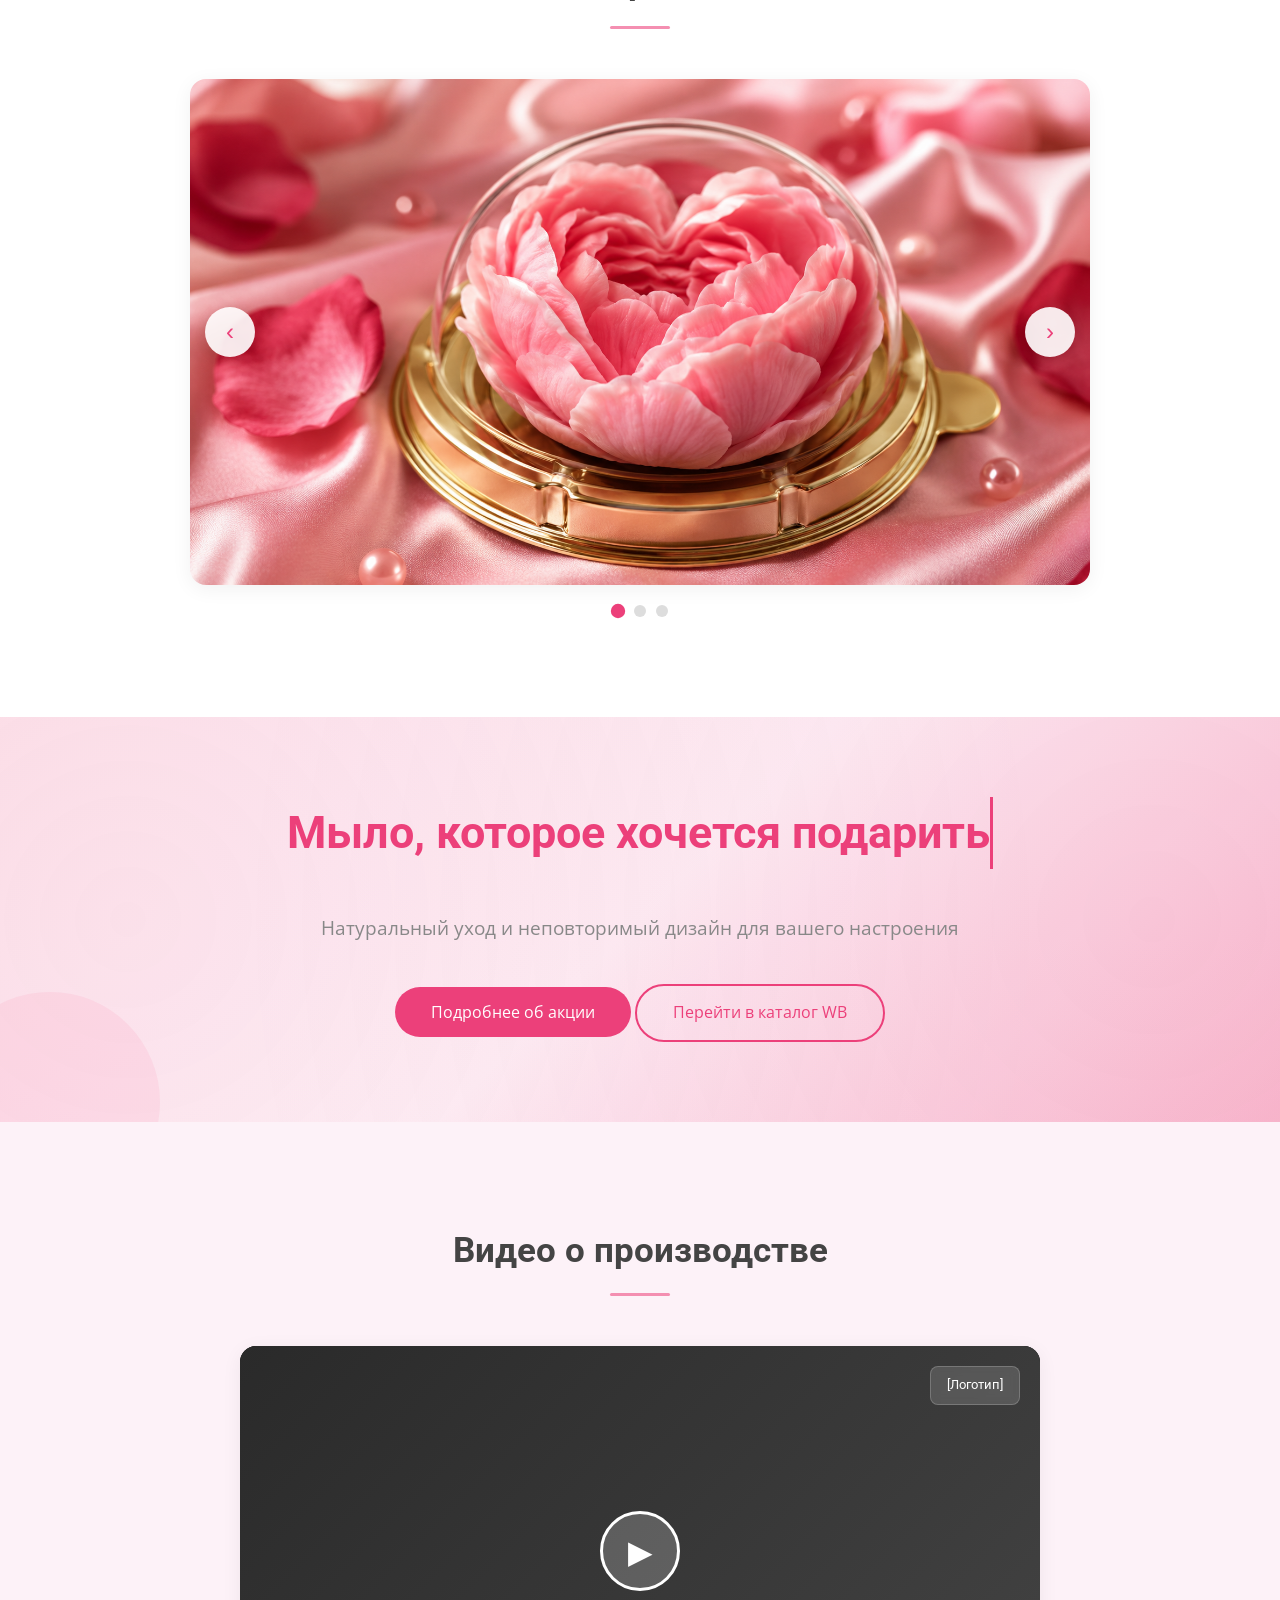
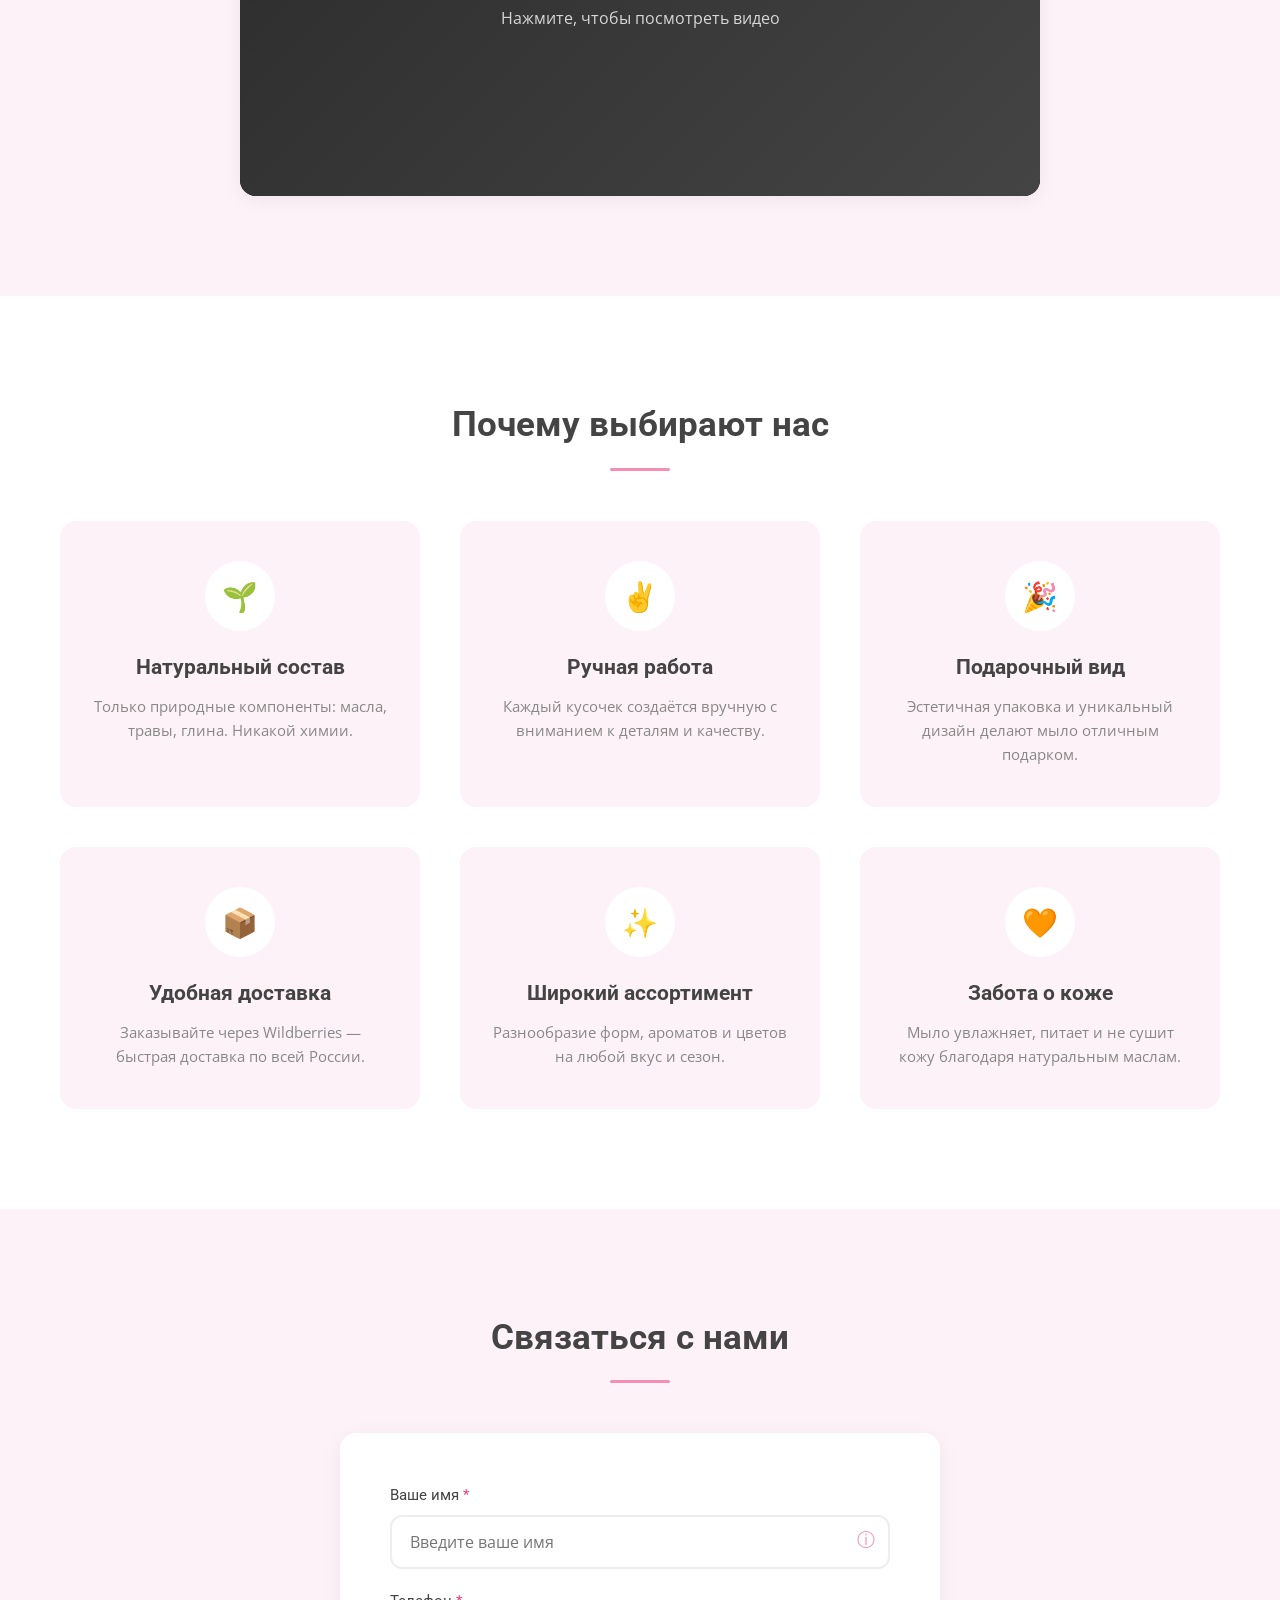
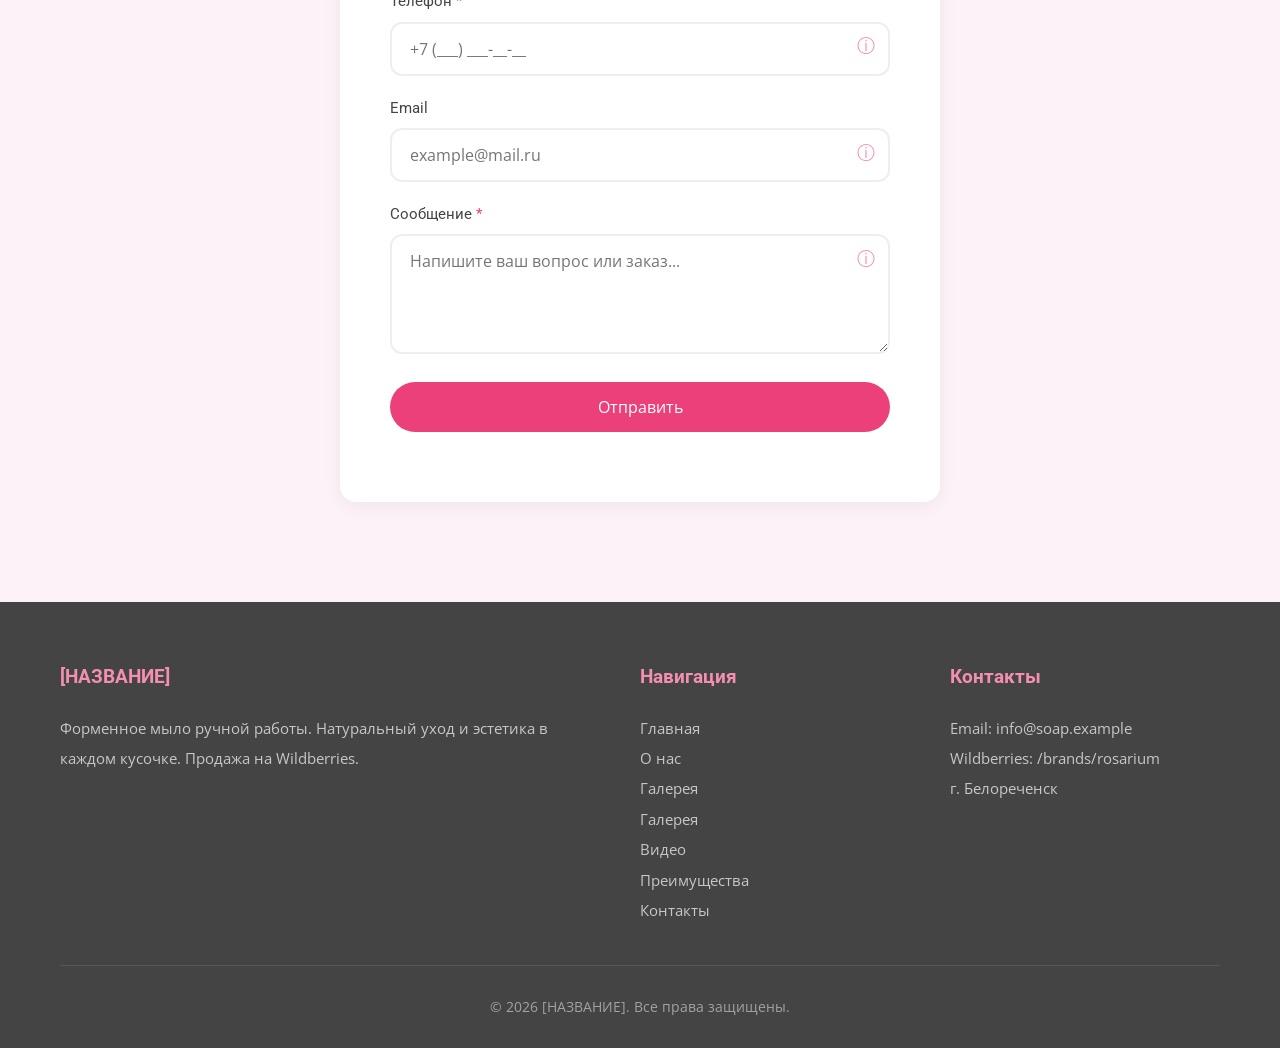
==== commit d610417c: "Добавлены изображения в слайдер и hero, подключено видео" ====
--- a/index.html
+++ b/index.html
@@ -55,9 +55,7 @@
                 </div>
             </div>
             <div class="hero-image scroll-anim fade-in-up">
-                <div class="placeholder-box">
-                    [3D изображение продукта]
-                </div>
+                <img src="image/Слайд-1.webp" alt="Форменное мыло ручной работы" style="width:100%;border-radius:var(--radius);box-shadow:var(--shadow);">
             </div>
         </div>
     </section>
@@ -82,13 +80,13 @@
             <div class="slider scroll-anim fade-in-up" id="slider">
                 <div class="slider-track" id="sliderTrack">
                     <div class="slider-slide">
-                        <div class="placeholder-box">[Слайд 1 — изображение мыла]</div>
+                        <img src="image/Слайд-1.webp" alt="Мыло ручной работы — слайд 1" style="width:100%;display:block;">
                     </div>
                     <div class="slider-slide">
-                        <div class="placeholder-box">[Слайд 2 — изображение мыла]</div>
+                        <img src="image/Слайд-2.webp" alt="Мыло ручной работы — слайд 2" style="width:100%;display:block;">
                     </div>
                     <div class="slider-slide">
-                        <div class="placeholder-box">[Слайд 3 — изображение мыла]</div>
+                        <img src="image/Слайд-3.webp" alt="Мыло ручной работы — слайд 3" style="width:100%;display:block;">
                     </div>
                 </div>
                 <button class="slider-btn prev" id="sliderPrev">&#8249;</button>
@@ -125,7 +123,7 @@
                     <p>Нажмите, чтобы посмотреть видео</p>
                 </div>
                 <video id="videoTag" controls preload="none" style="display:none;">
-                    <source src="" type="video/mp4">
+                    <source src="video/Видео.webm" type="video/webm">
                     Ваш браузер не поддерживает видео.
                 </video>
                 <div class="video-logo-overlay" id="videoLogoOverlay" style="display:none;">[Логотип]</div>
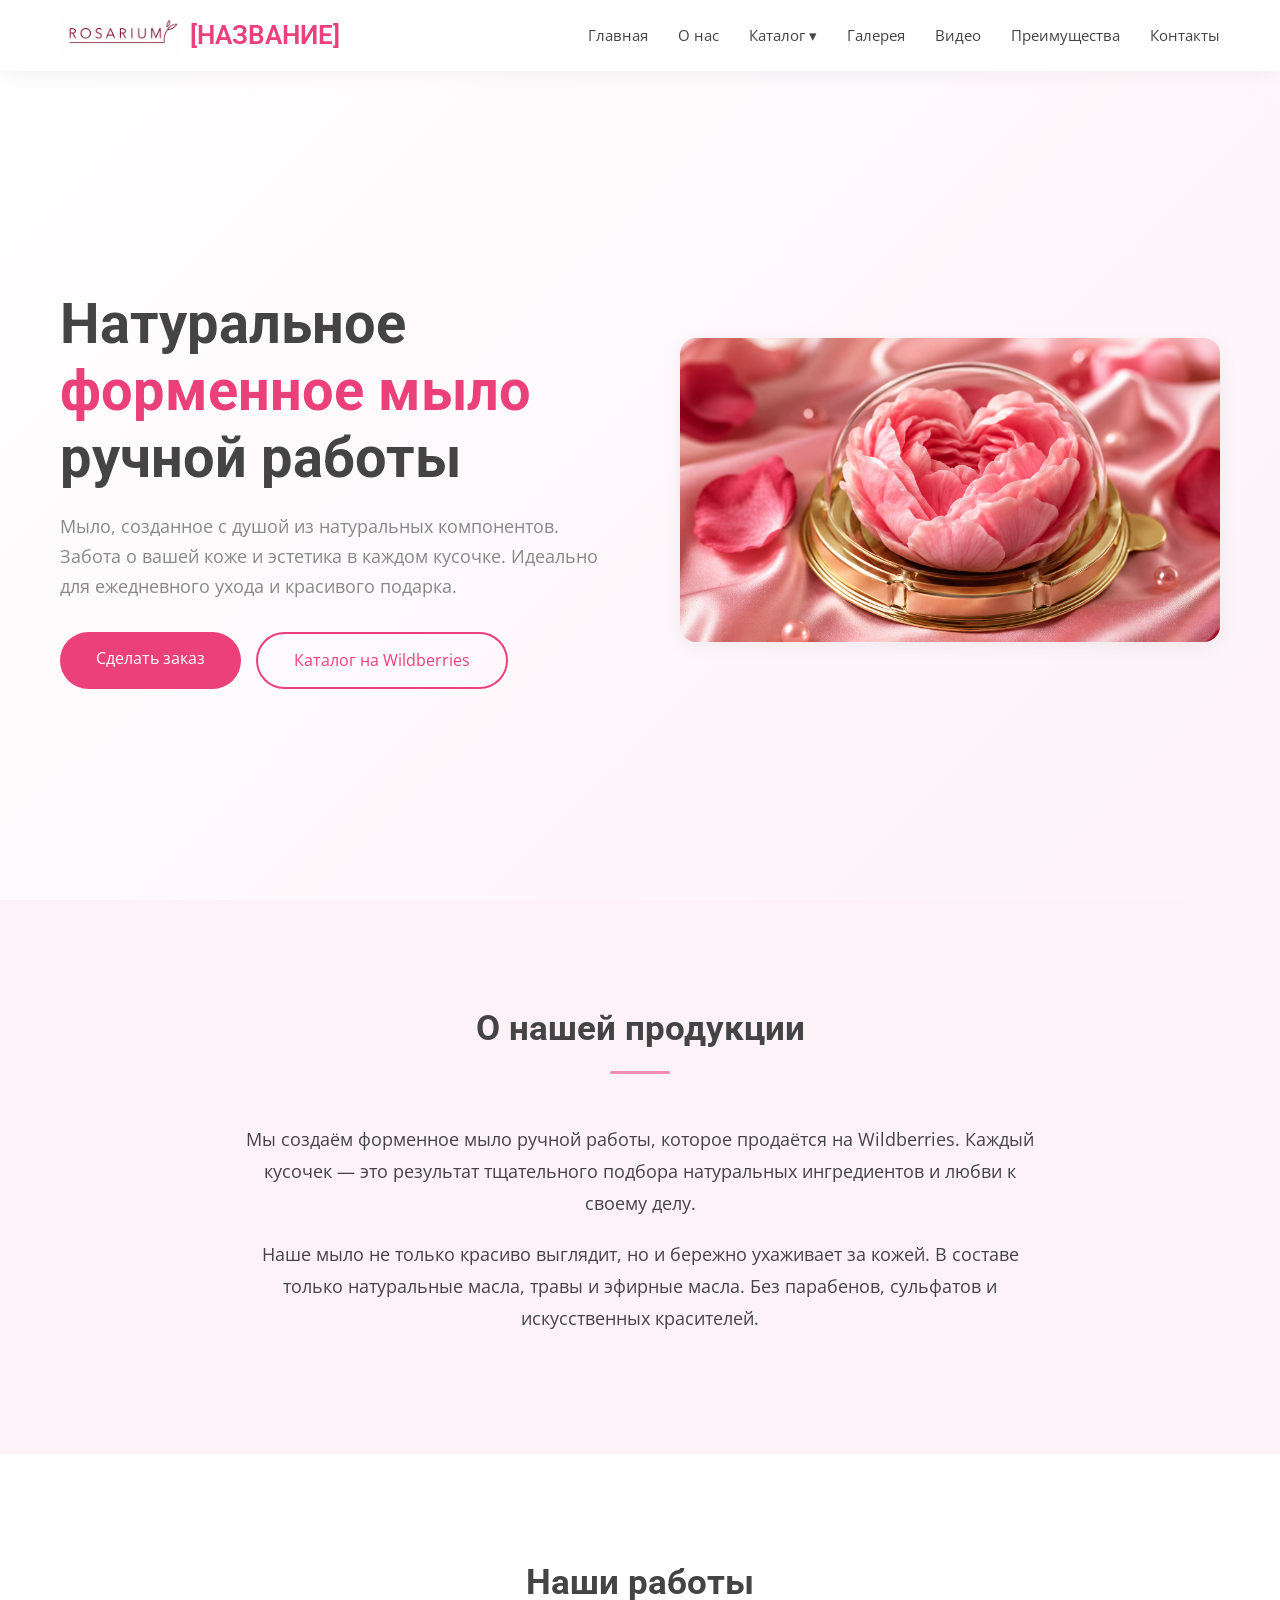
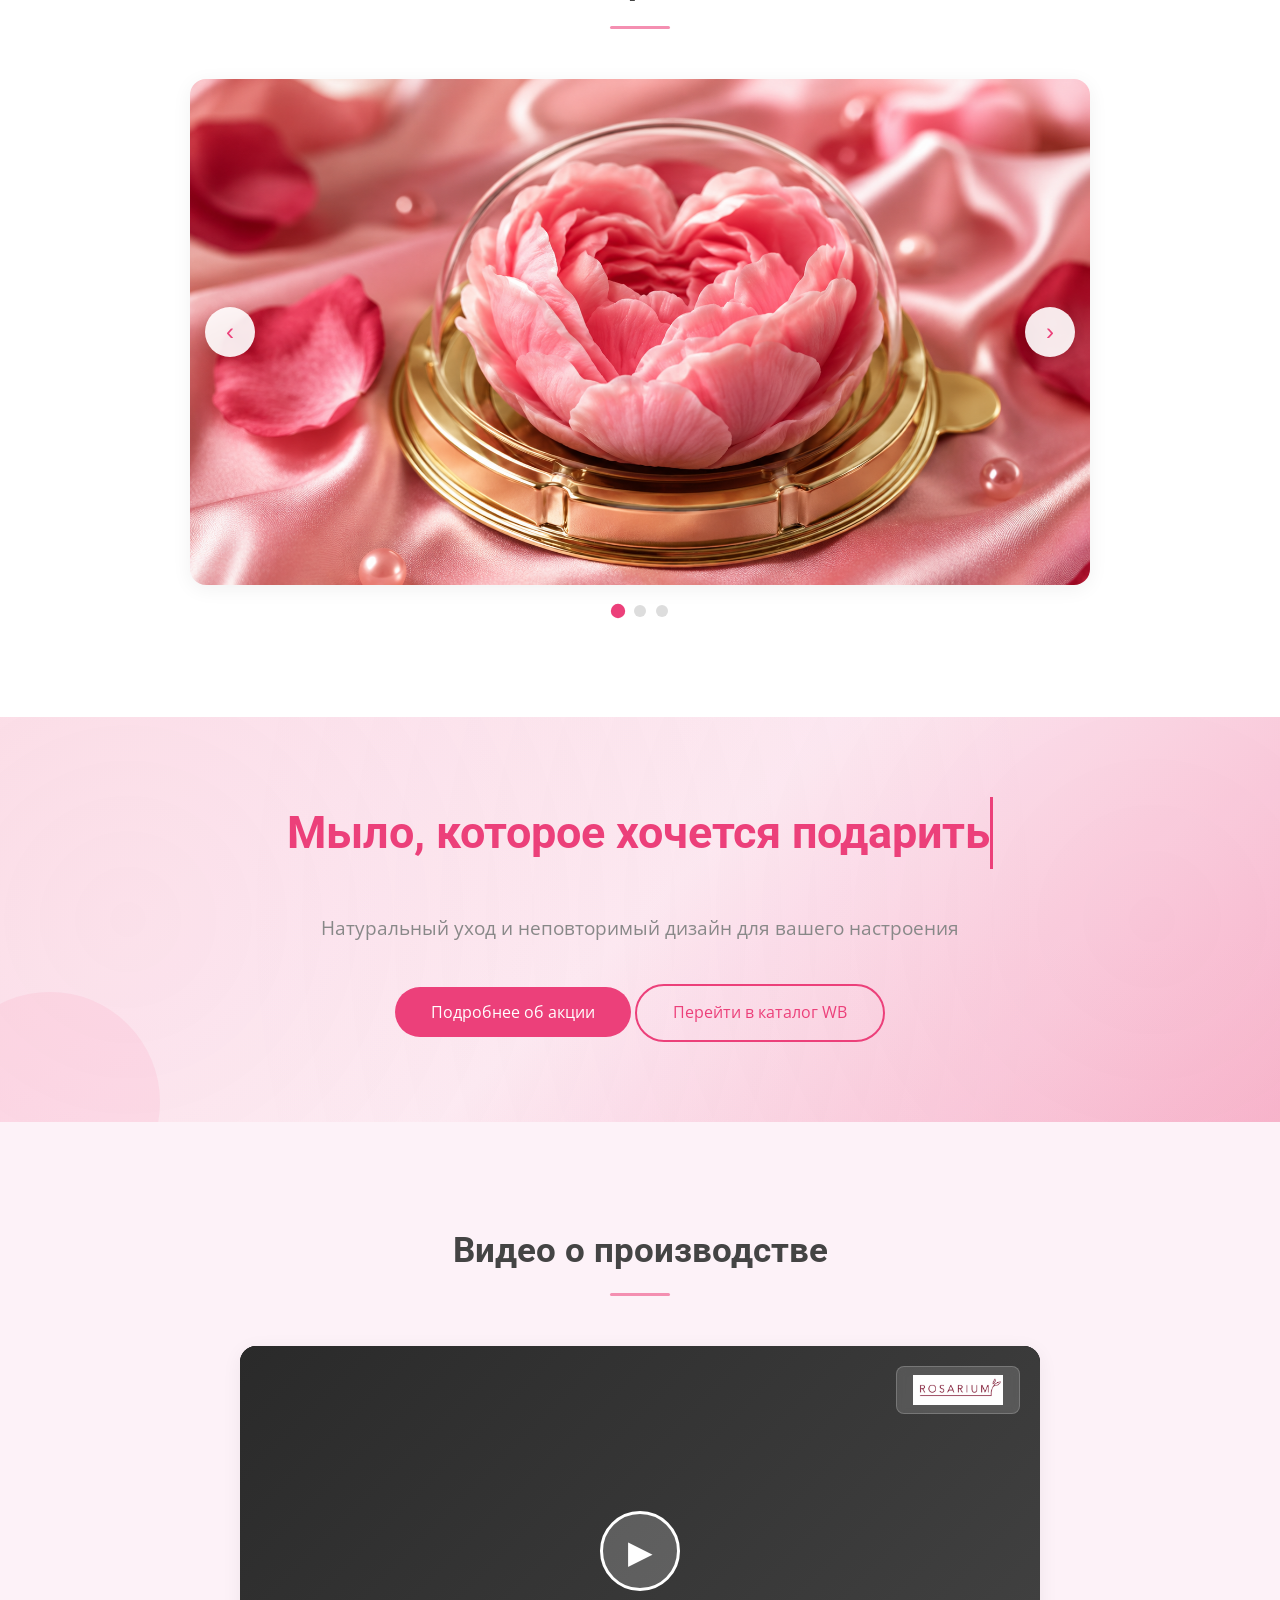
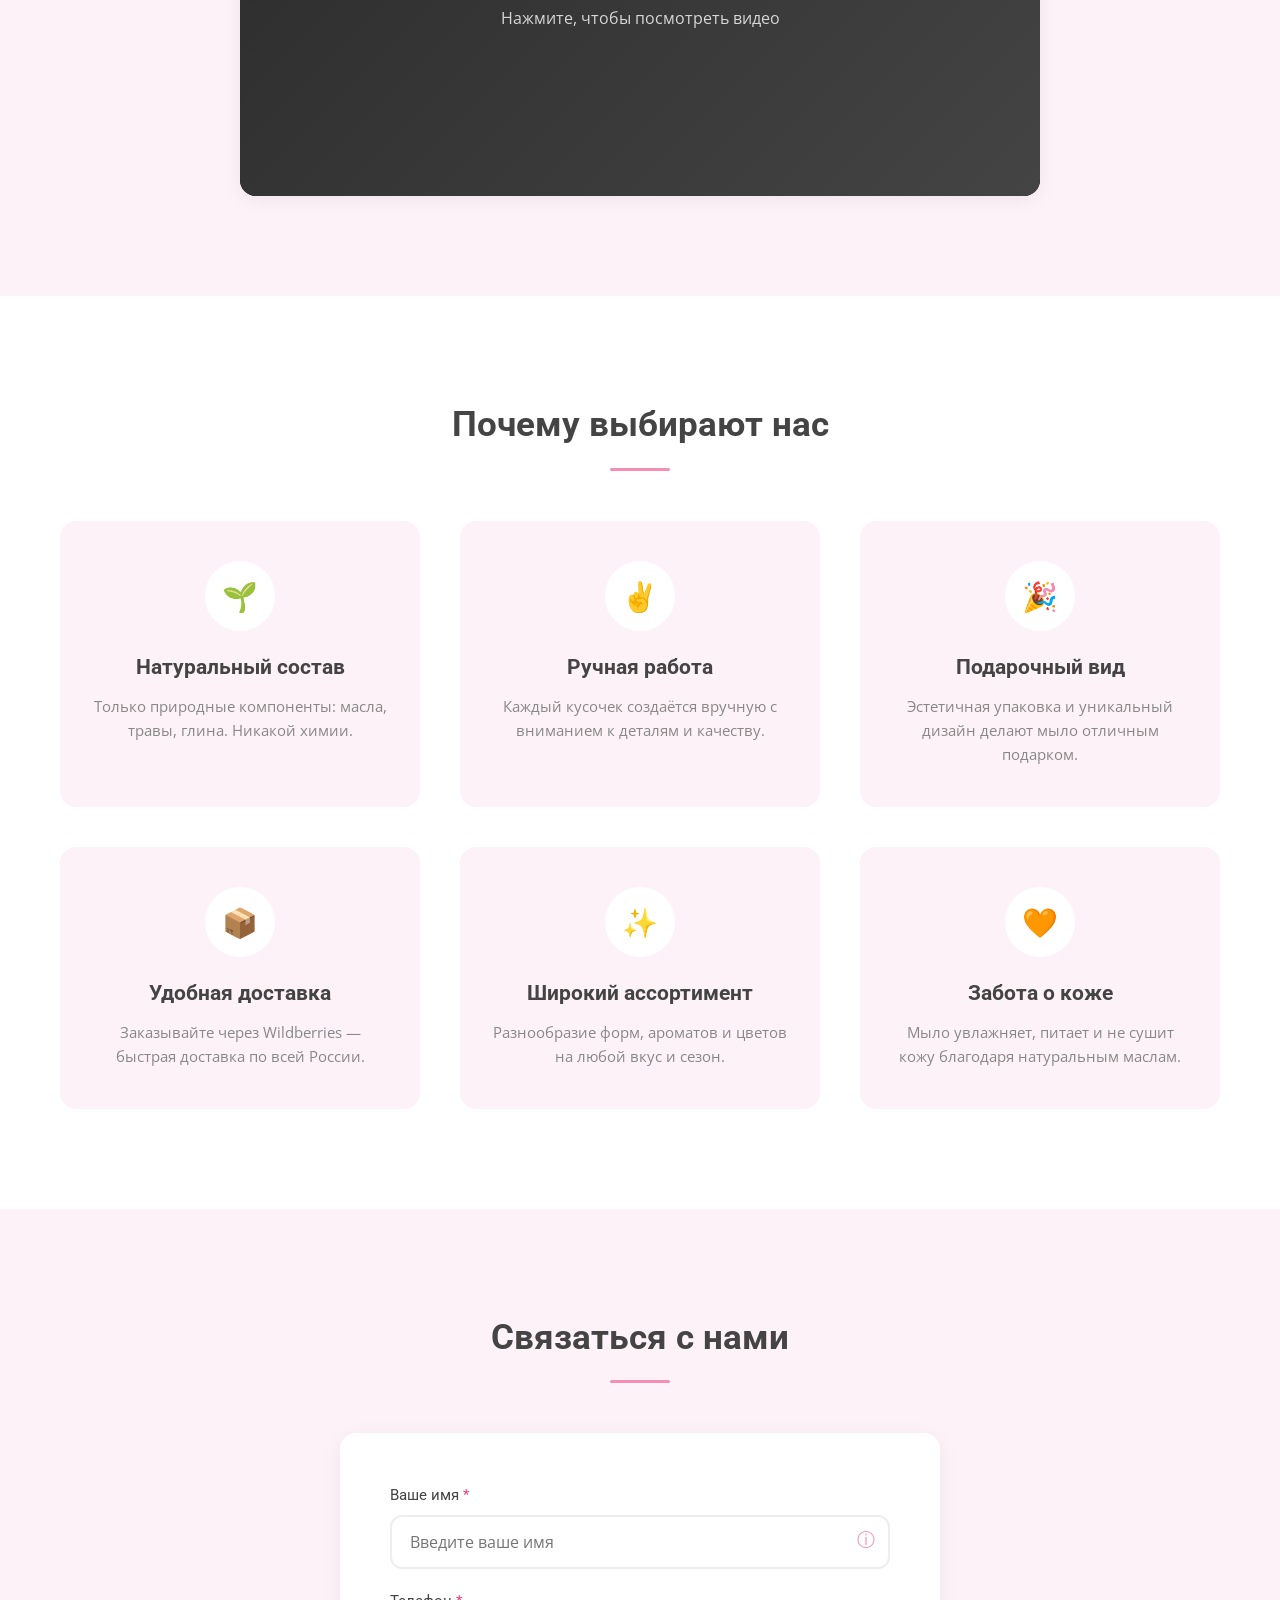
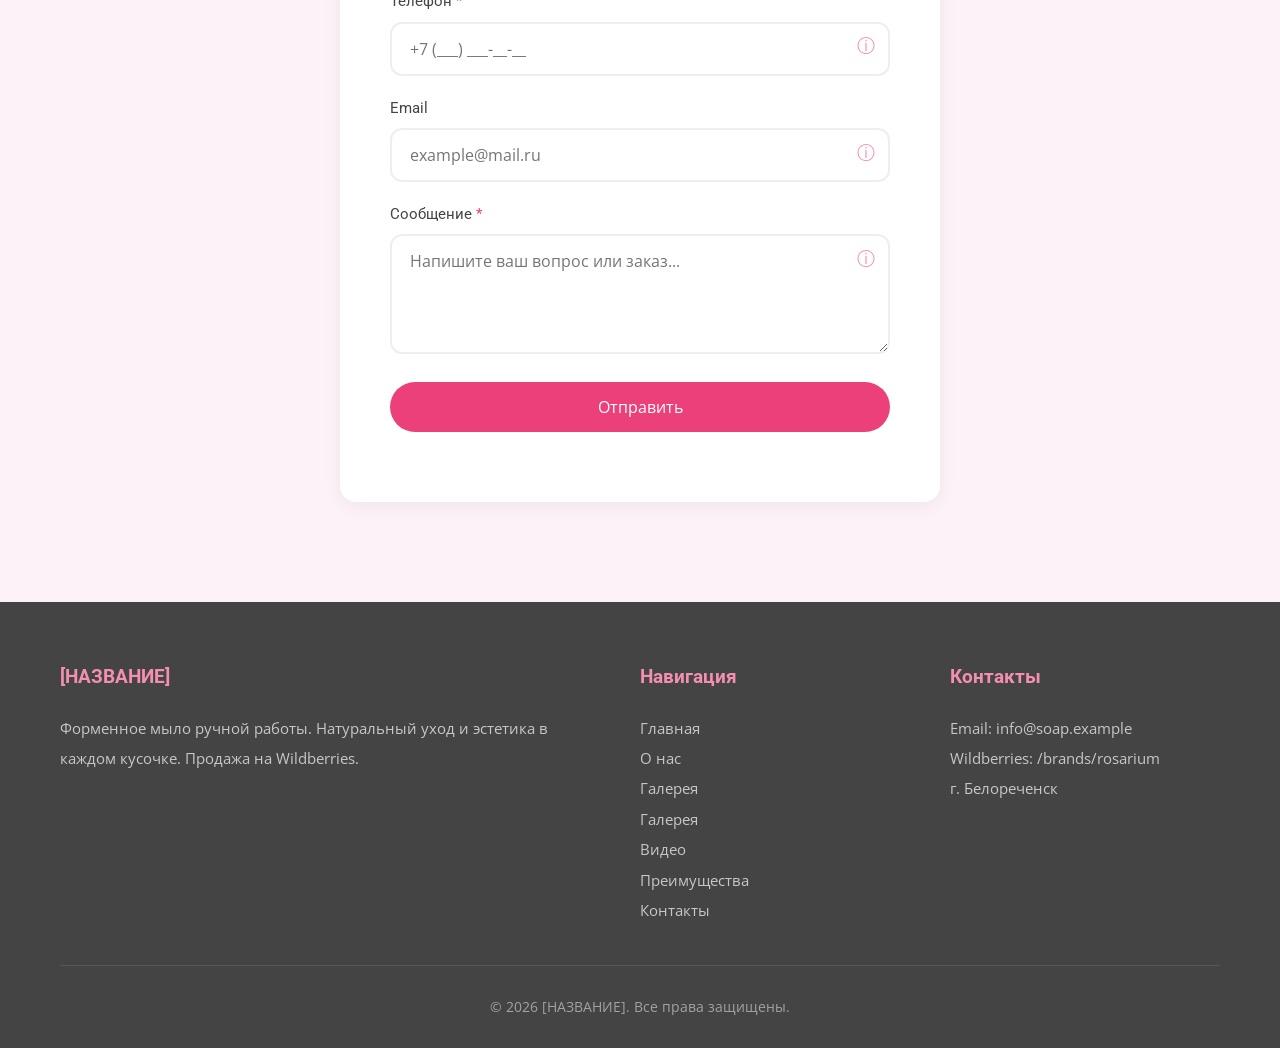
==== commit d3c3383c: "Вставлен логотип в шапку и видео" ====
--- a/index.html
+++ b/index.html
@@ -14,7 +14,7 @@
     <header class="header" id="header">
         <div class="container">
             <div class="header-logo">
-                <div class="logo-placeholder">Logo</div>
+                <img src="image/icon/logo.webp" alt="Логотип" style="height:40px;width:auto;">
                 <span>[НАЗВАНИЕ]</span>
             </div>
             <nav class="nav" id="nav">
@@ -118,7 +118,7 @@
             <h2 class="section-title scroll-anim fade-in-up">Видео о производстве</h2>
             <div class="video-player scroll-anim fade-in-up" id="videoPlayer">
                 <div class="video-placeholder" id="videoPlaceholder">
-                    <div class="video-logo">[Логотип]</div>
+                    <div class="video-logo"><img src="image/icon/logo.webp" alt="Логотип" style="height:30px;width:auto;"></div>
                     <div class="play-btn">&#9654;</div>
                     <p>Нажмите, чтобы посмотреть видео</p>
                 </div>
@@ -126,7 +126,7 @@
                     <source src="video/Видео.webm" type="video/webm">
                     Ваш браузер не поддерживает видео.
                 </video>
-                <div class="video-logo-overlay" id="videoLogoOverlay" style="display:none;">[Логотип]</div>
+                <div class="video-logo-overlay" id="videoLogoOverlay" style="display:none;"><img src="image/icon/logo.webp" alt="Логотип" style="height:30px;width:auto;"></div>
             </div>
         </div>
     </section>
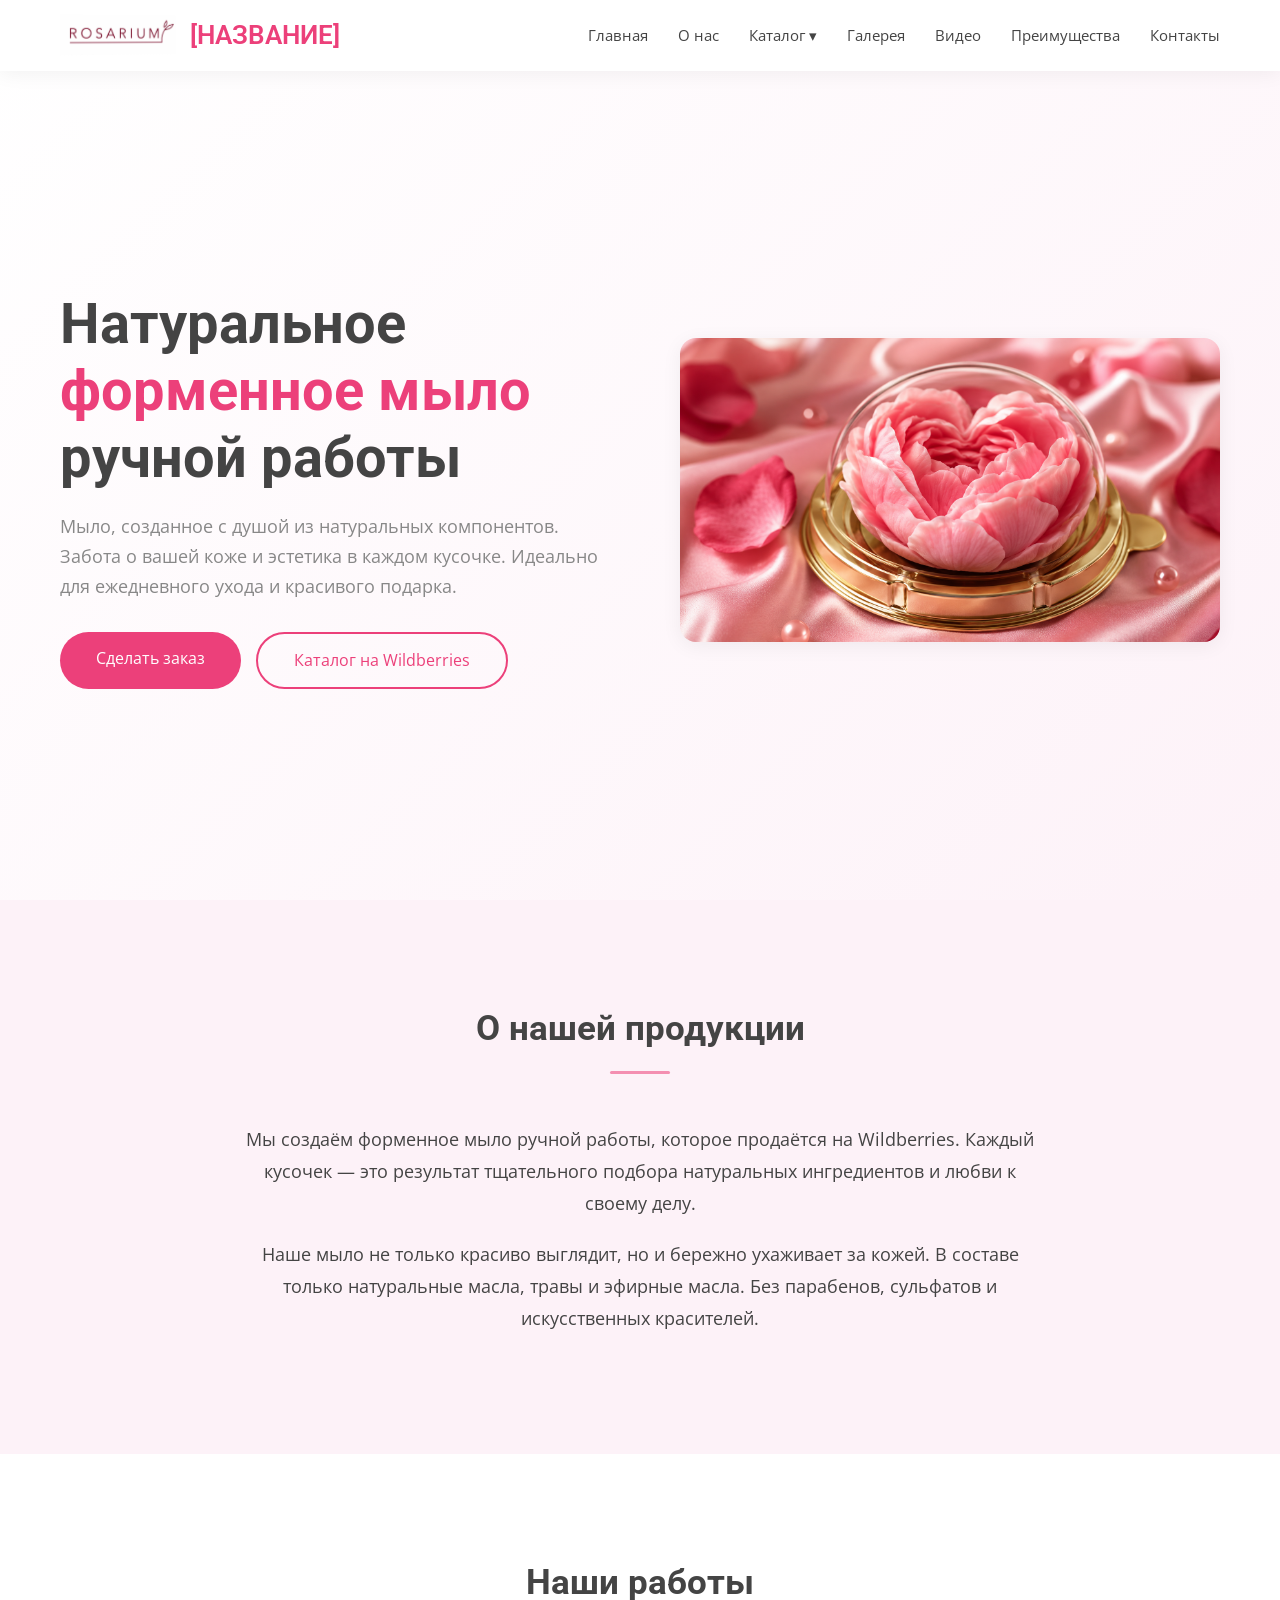
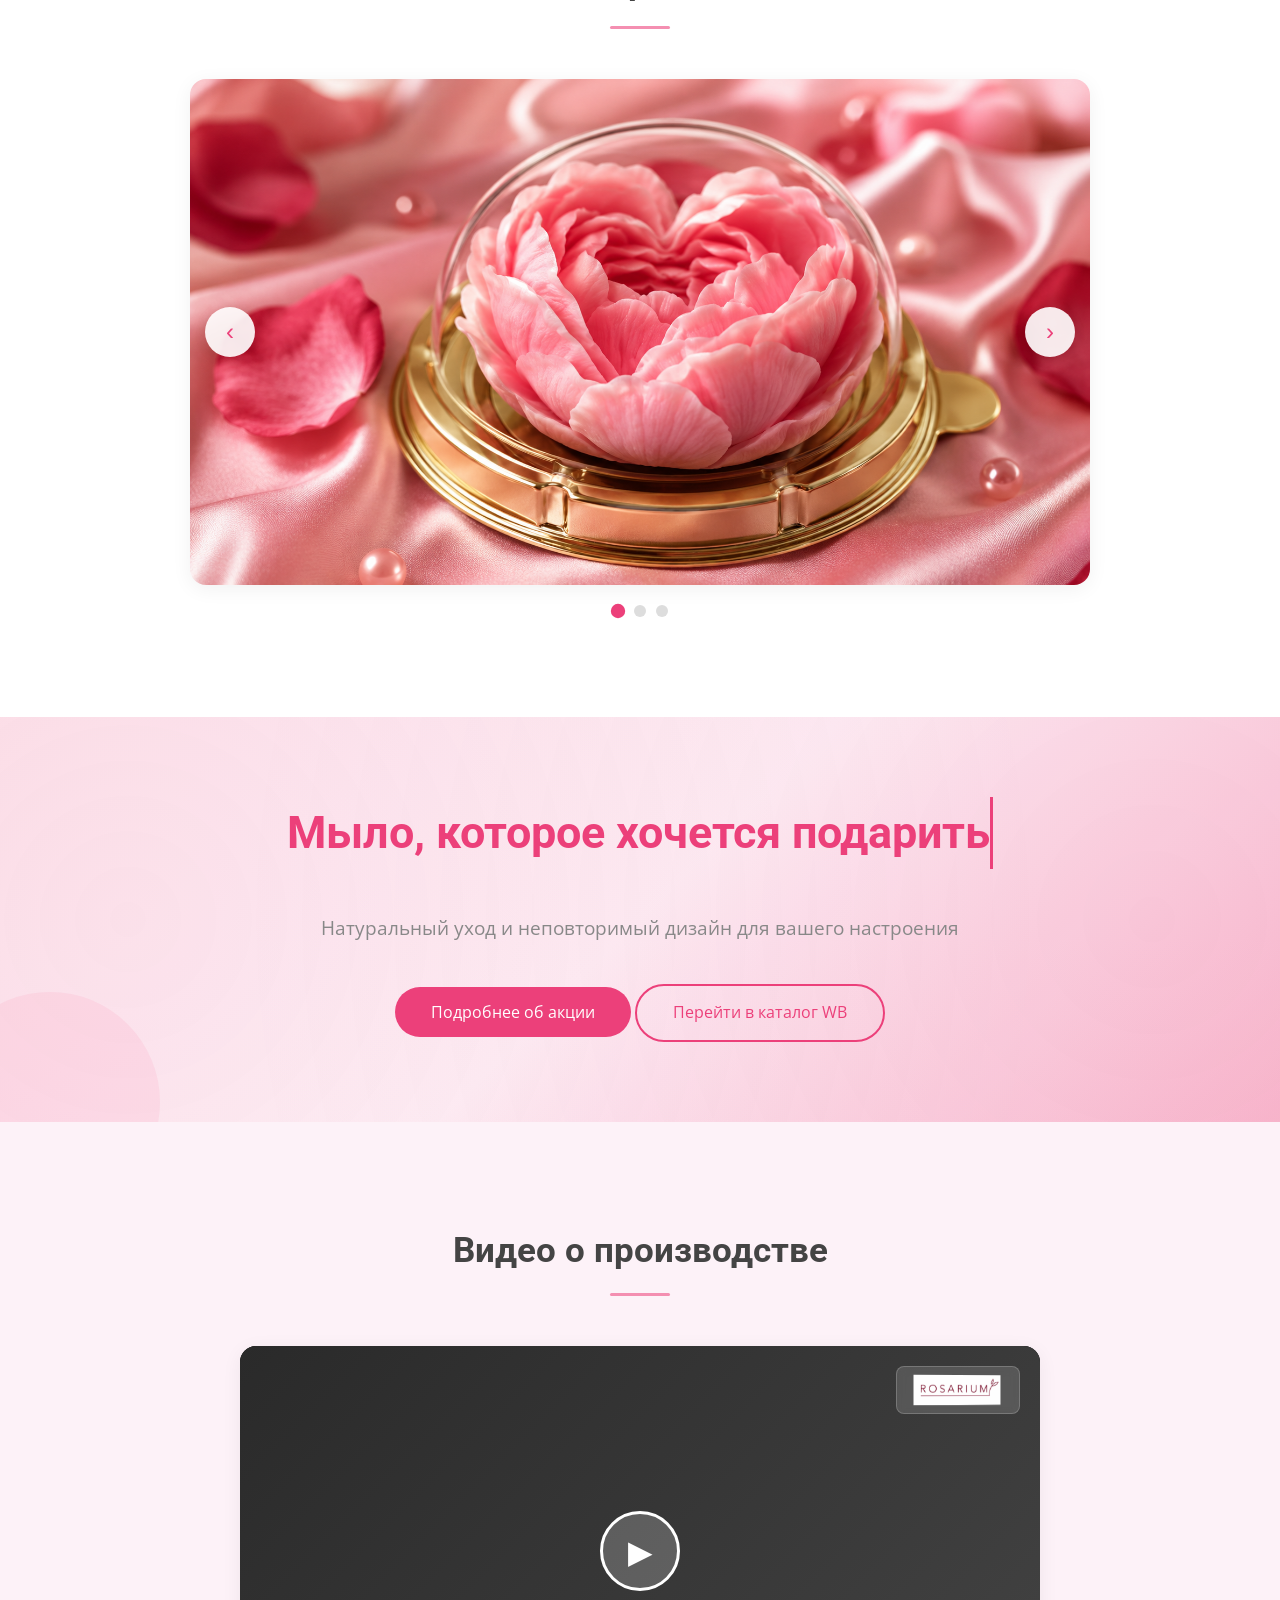
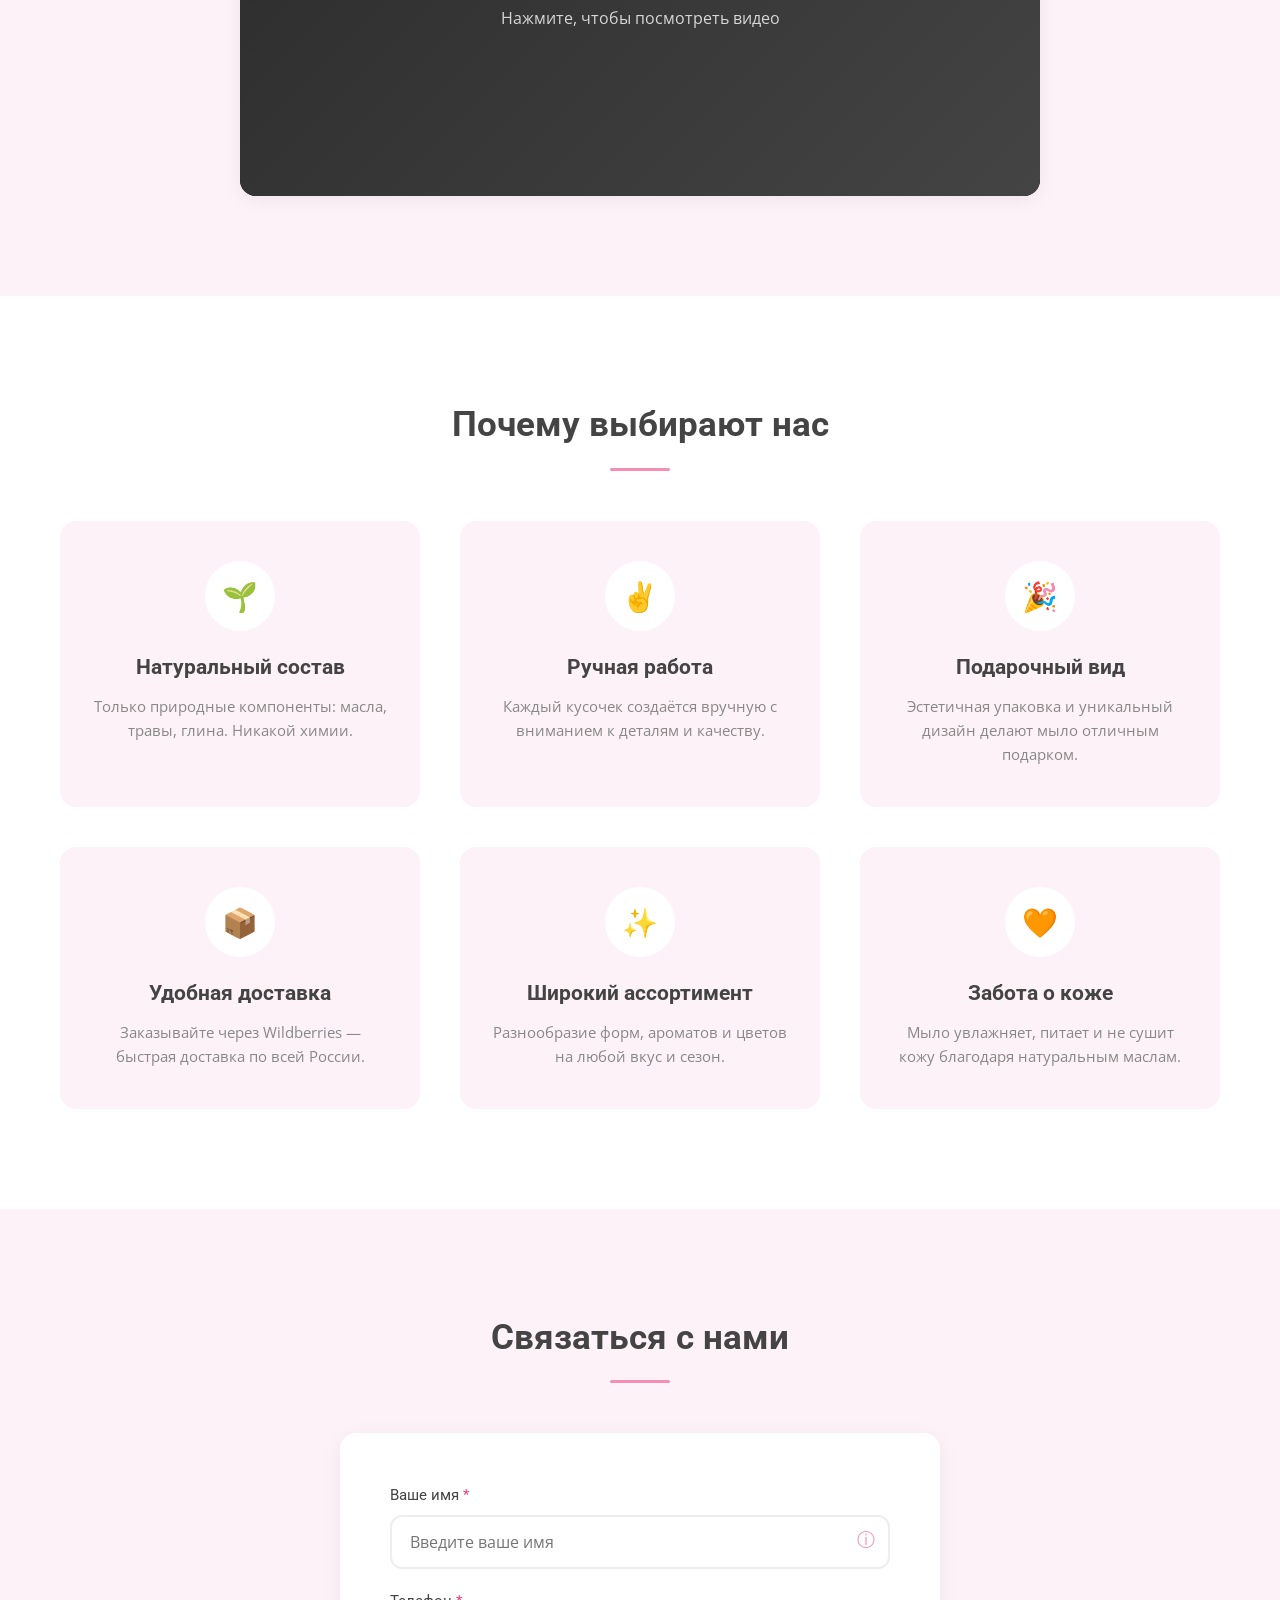
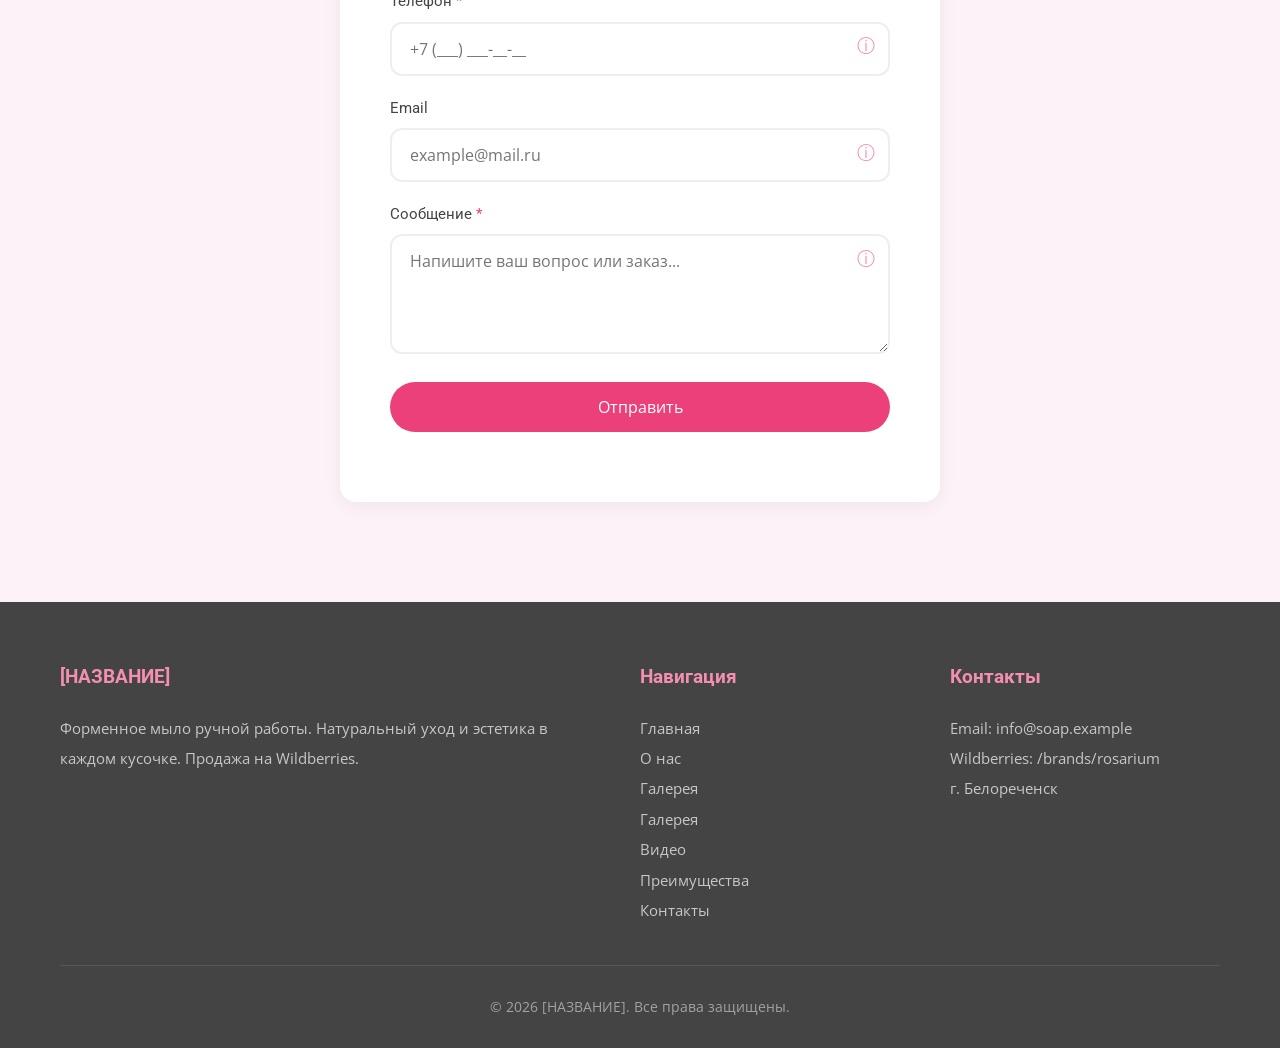
==== commit 8f03e300: "Добавлен 3D-эффект логотипу (perspective + rotateY)" ====
--- a/index.html
+++ b/index.html
@@ -14,7 +14,7 @@
     <header class="header" id="header">
         <div class="container">
             <div class="header-logo">
-                <img src="image/icon/logo.webp" alt="Логотип" style="height:40px;width:auto;">
+                <img src="image/icon/logo.webp" alt="Логотип" class="logo-3d" style="height:40px;width:auto;">
                 <span>[НАЗВАНИЕ]</span>
             </div>
             <nav class="nav" id="nav">
@@ -118,7 +118,7 @@
             <h2 class="section-title scroll-anim fade-in-up">Видео о производстве</h2>
             <div class="video-player scroll-anim fade-in-up" id="videoPlayer">
                 <div class="video-placeholder" id="videoPlaceholder">
-                    <div class="video-logo"><img src="image/icon/logo.webp" alt="Логотип" style="height:30px;width:auto;"></div>
+                    <div class="video-logo"><img src="image/icon/logo.webp" alt="Логотип" class="logo-3d" style="height:30px;width:auto;"></div>
                     <div class="play-btn">&#9654;</div>
                     <p>Нажмите, чтобы посмотреть видео</p>
                 </div>
@@ -126,7 +126,7 @@
                     <source src="video/Видео.webm" type="video/webm">
                     Ваш браузер не поддерживает видео.
                 </video>
-                <div class="video-logo-overlay" id="videoLogoOverlay" style="display:none;"><img src="image/icon/logo.webp" alt="Логотип" style="height:30px;width:auto;"></div>
+                <div class="video-logo-overlay" id="videoLogoOverlay" style="display:none;"><img src="image/icon/logo.webp" alt="Логотип" class="logo-3d" style="height:30px;width:auto;"></div>
             </div>
         </div>
     </section>
--- a/css/components.css
+++ b/css/components.css
@@ -16,6 +16,18 @@
     align-items: center;
     justify-content: space-between;
     padding: 15px 20px;
+}
+
+.header-logo img {
+    transition: transform 0.5s ease;
+}
+
+.logo-3d {
+    transform: perspective(500px) rotateY(15deg);
+}
+
+.logo-3d:hover {
+    transform: perspective(500px) rotateY(0deg);
 }
 
 .header-logo {
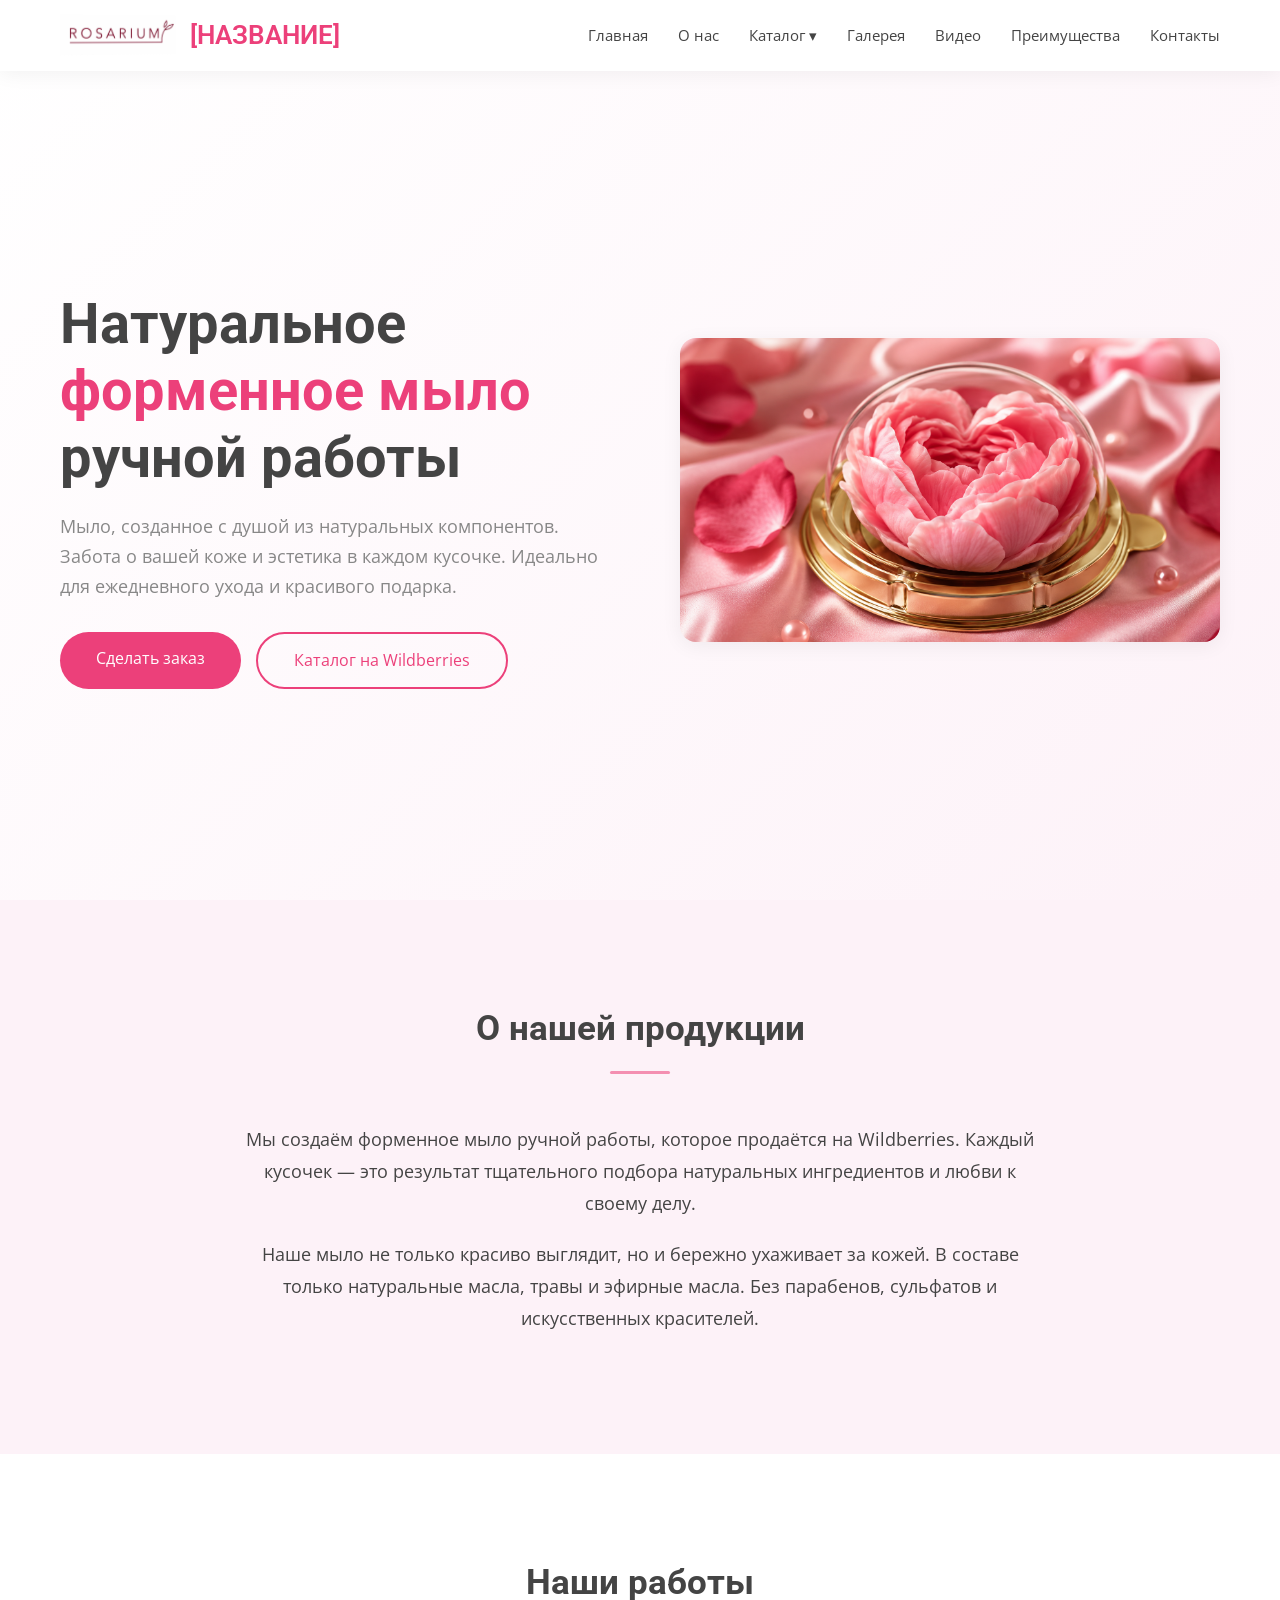
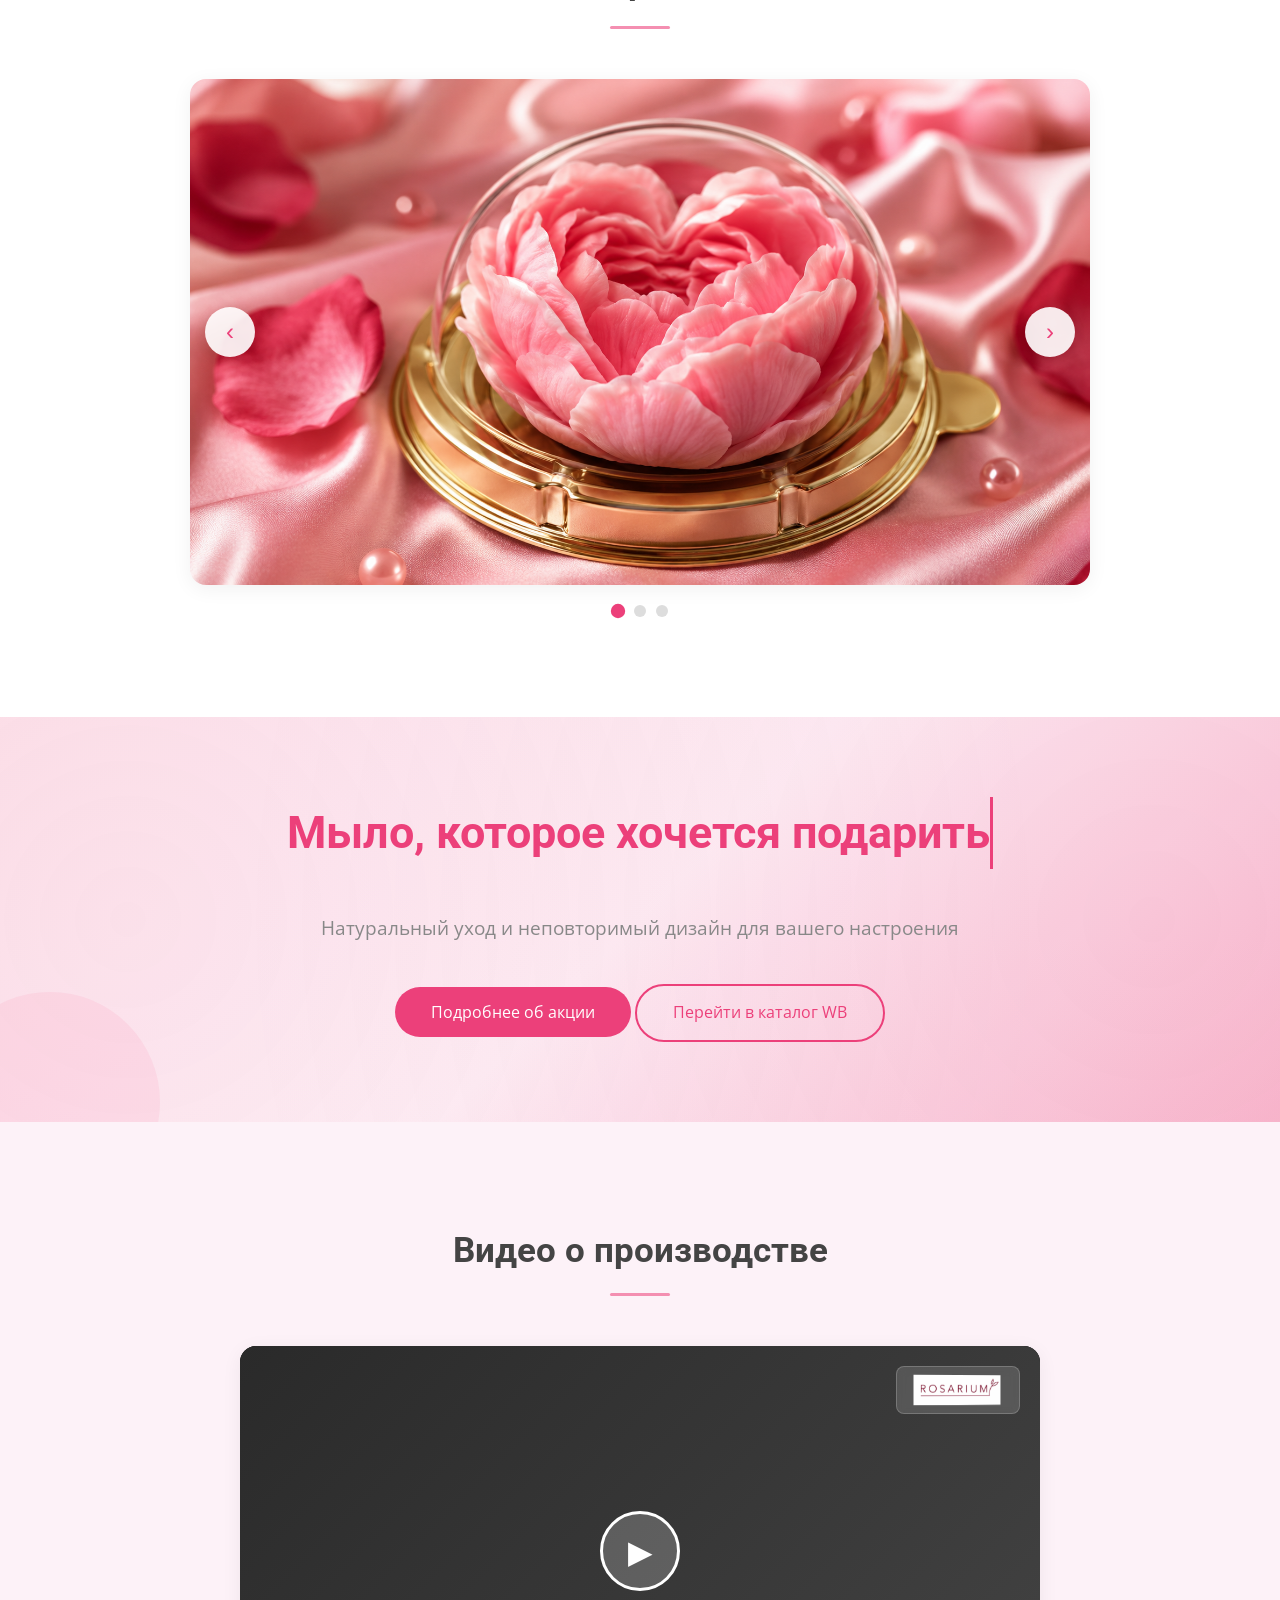
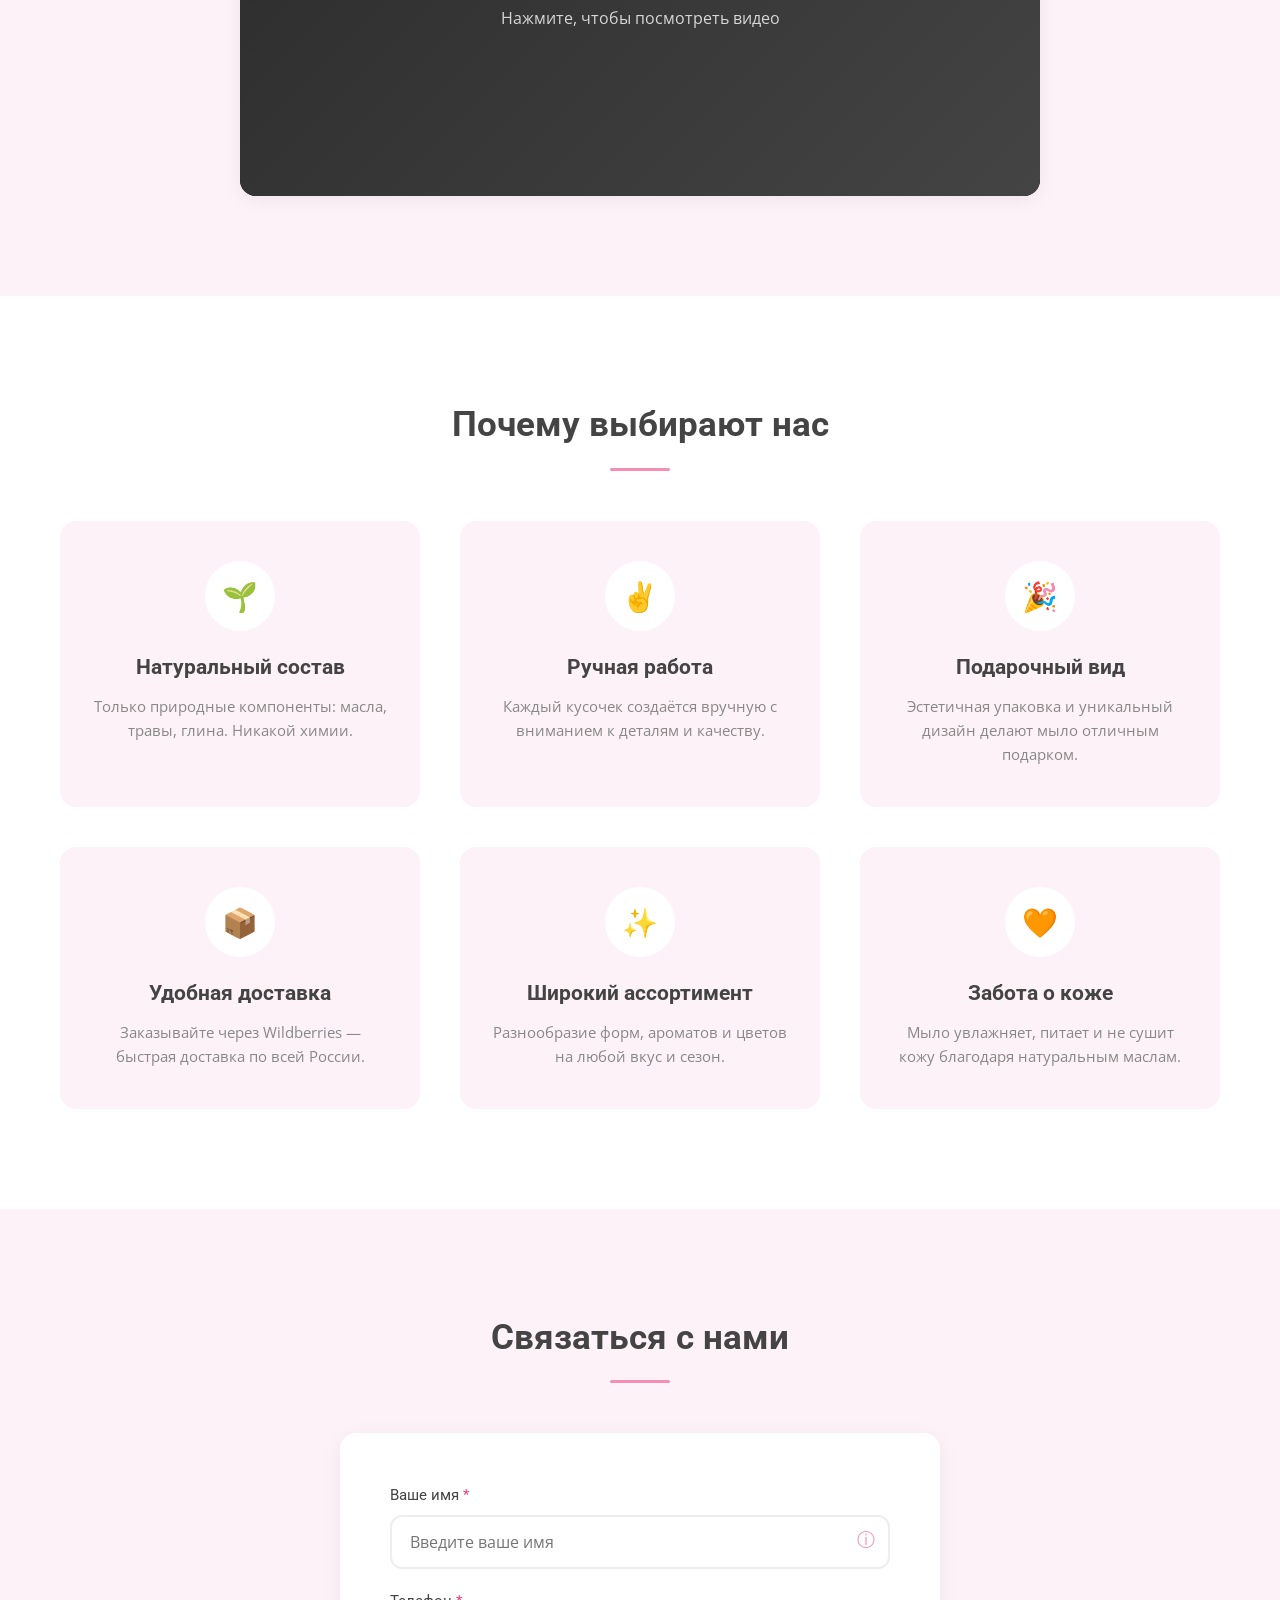
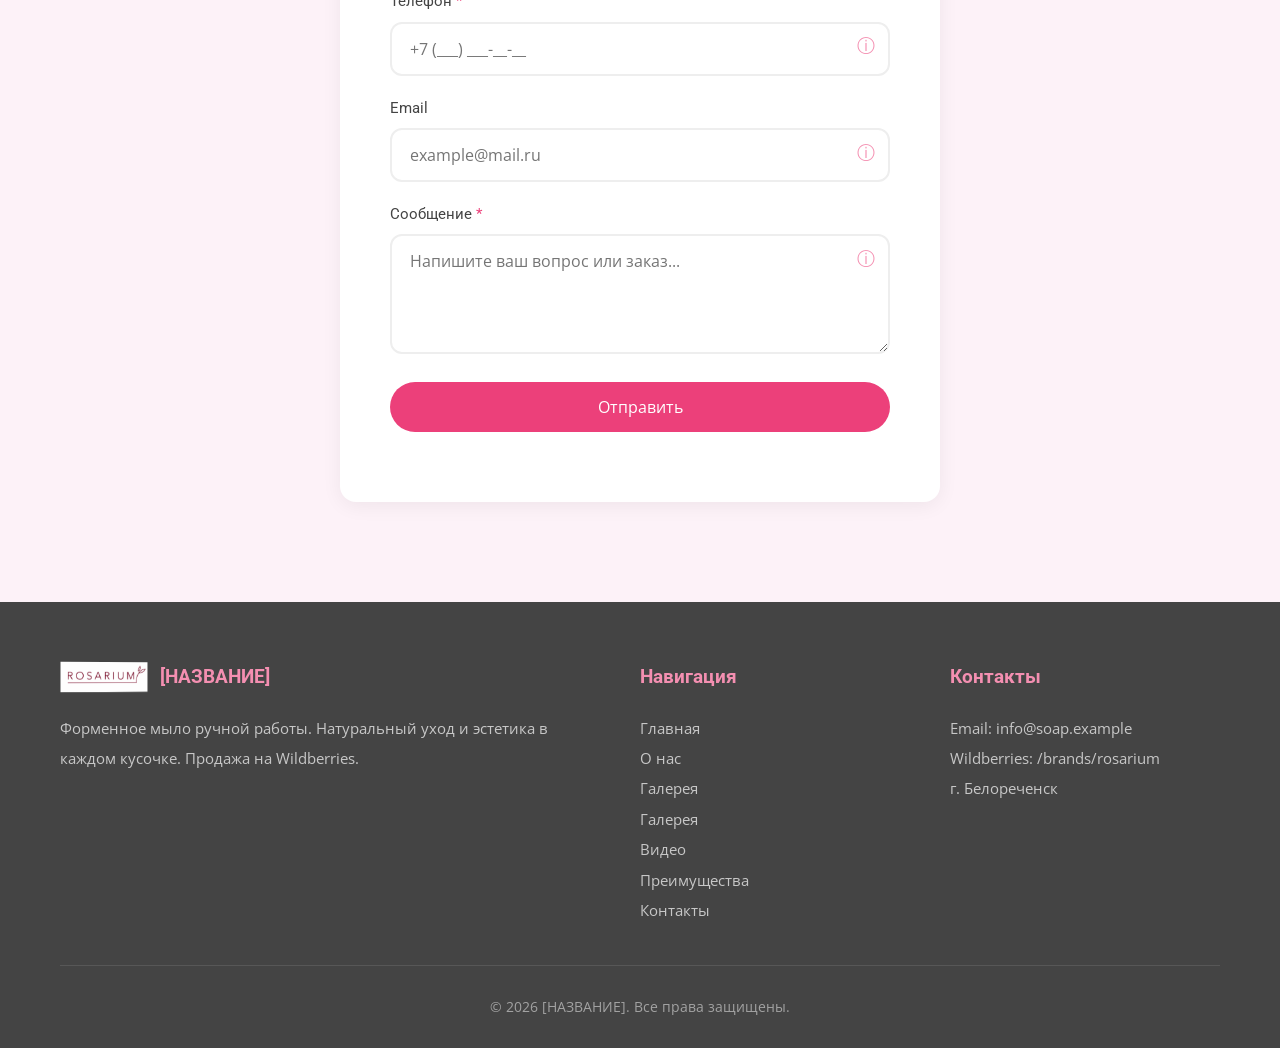
==== commit 183bec6d: "Логотип в footer" ====
--- a/index.html
+++ b/index.html
@@ -227,7 +227,7 @@
     <footer class="footer">
         <div class="container">
             <div class="footer-col">
-                <h4>[НАЗВАНИЕ]</h4>
+                <h4 style="display:flex;align-items:center;gap:10px;"><img src="image/icon/logo.webp" alt="Логотип" class="logo-3d" style="height:30px;width:auto;"> [НАЗВАНИЕ]</h4>
                 <p>Форменное мыло ручной работы. Натуральный уход и эстетика в каждом кусочке. Продажа на Wildberries.</p>
             </div>
             <div class="footer-col">
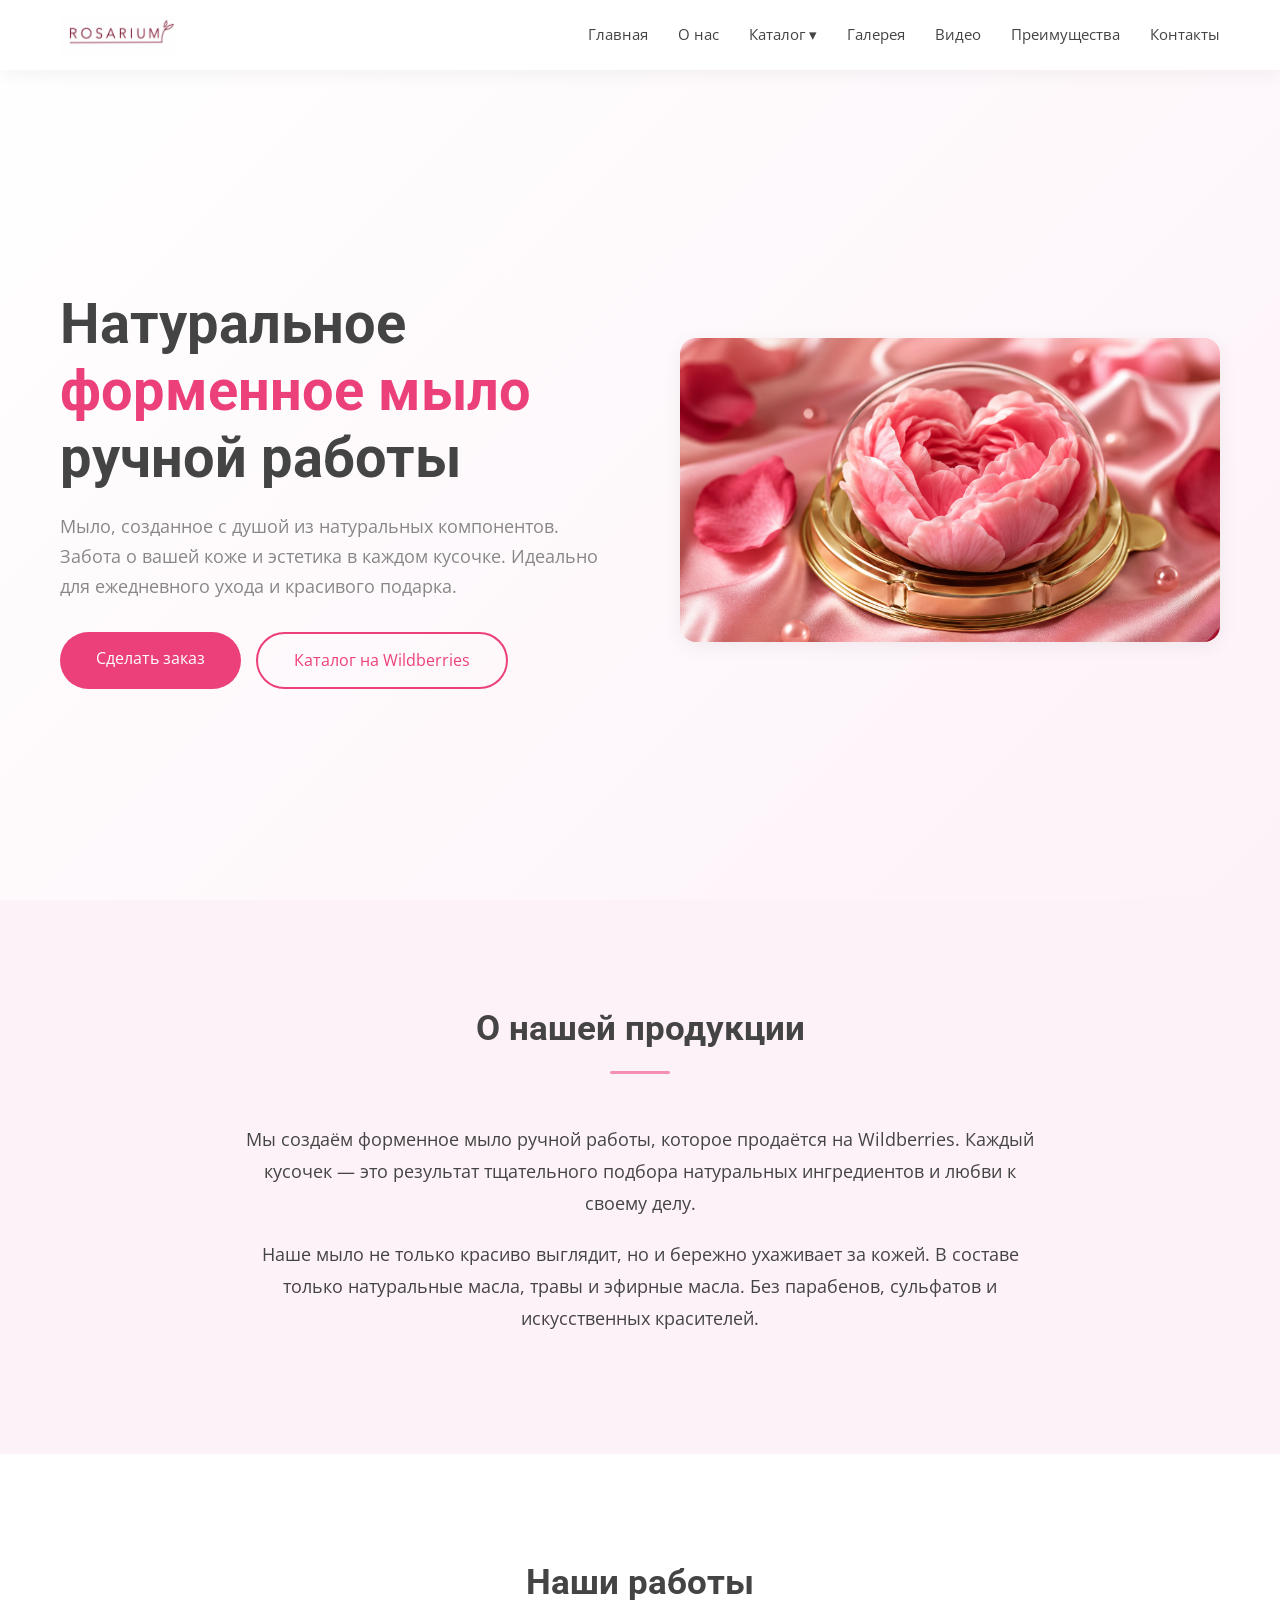
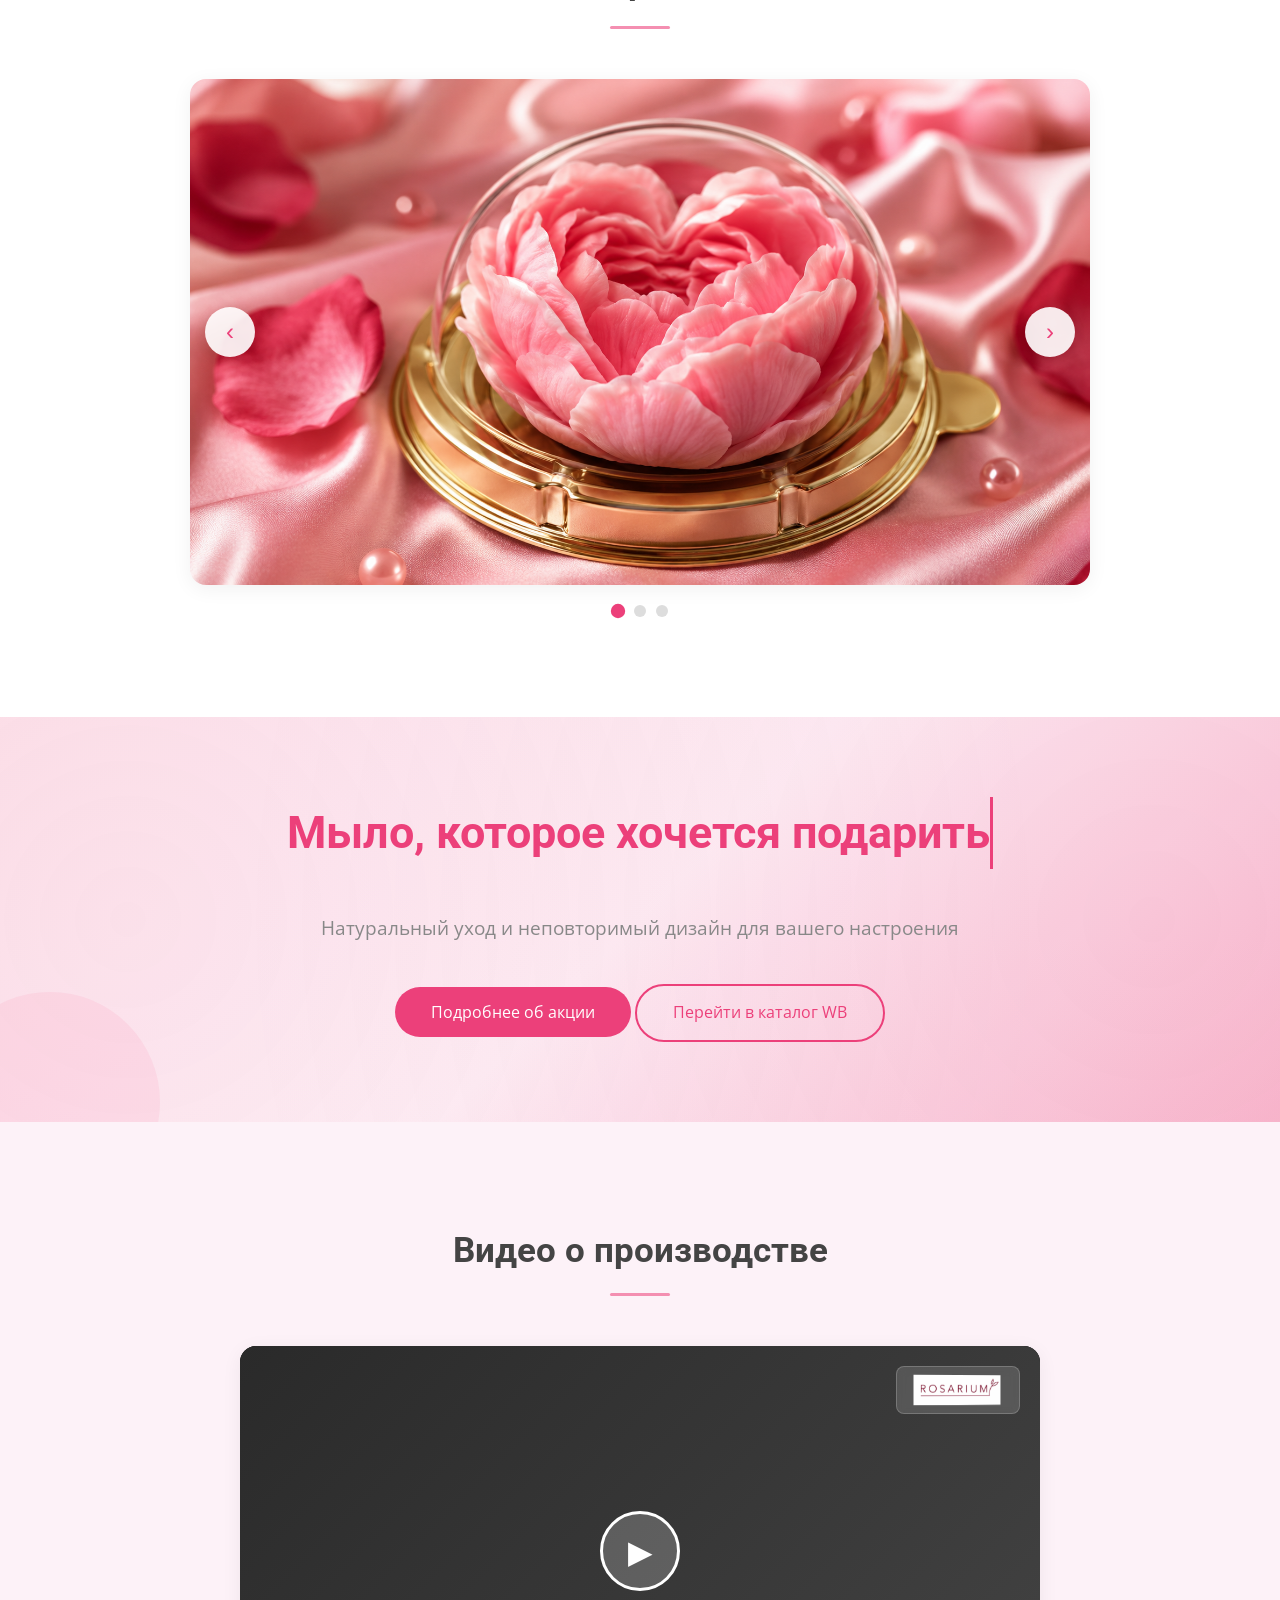
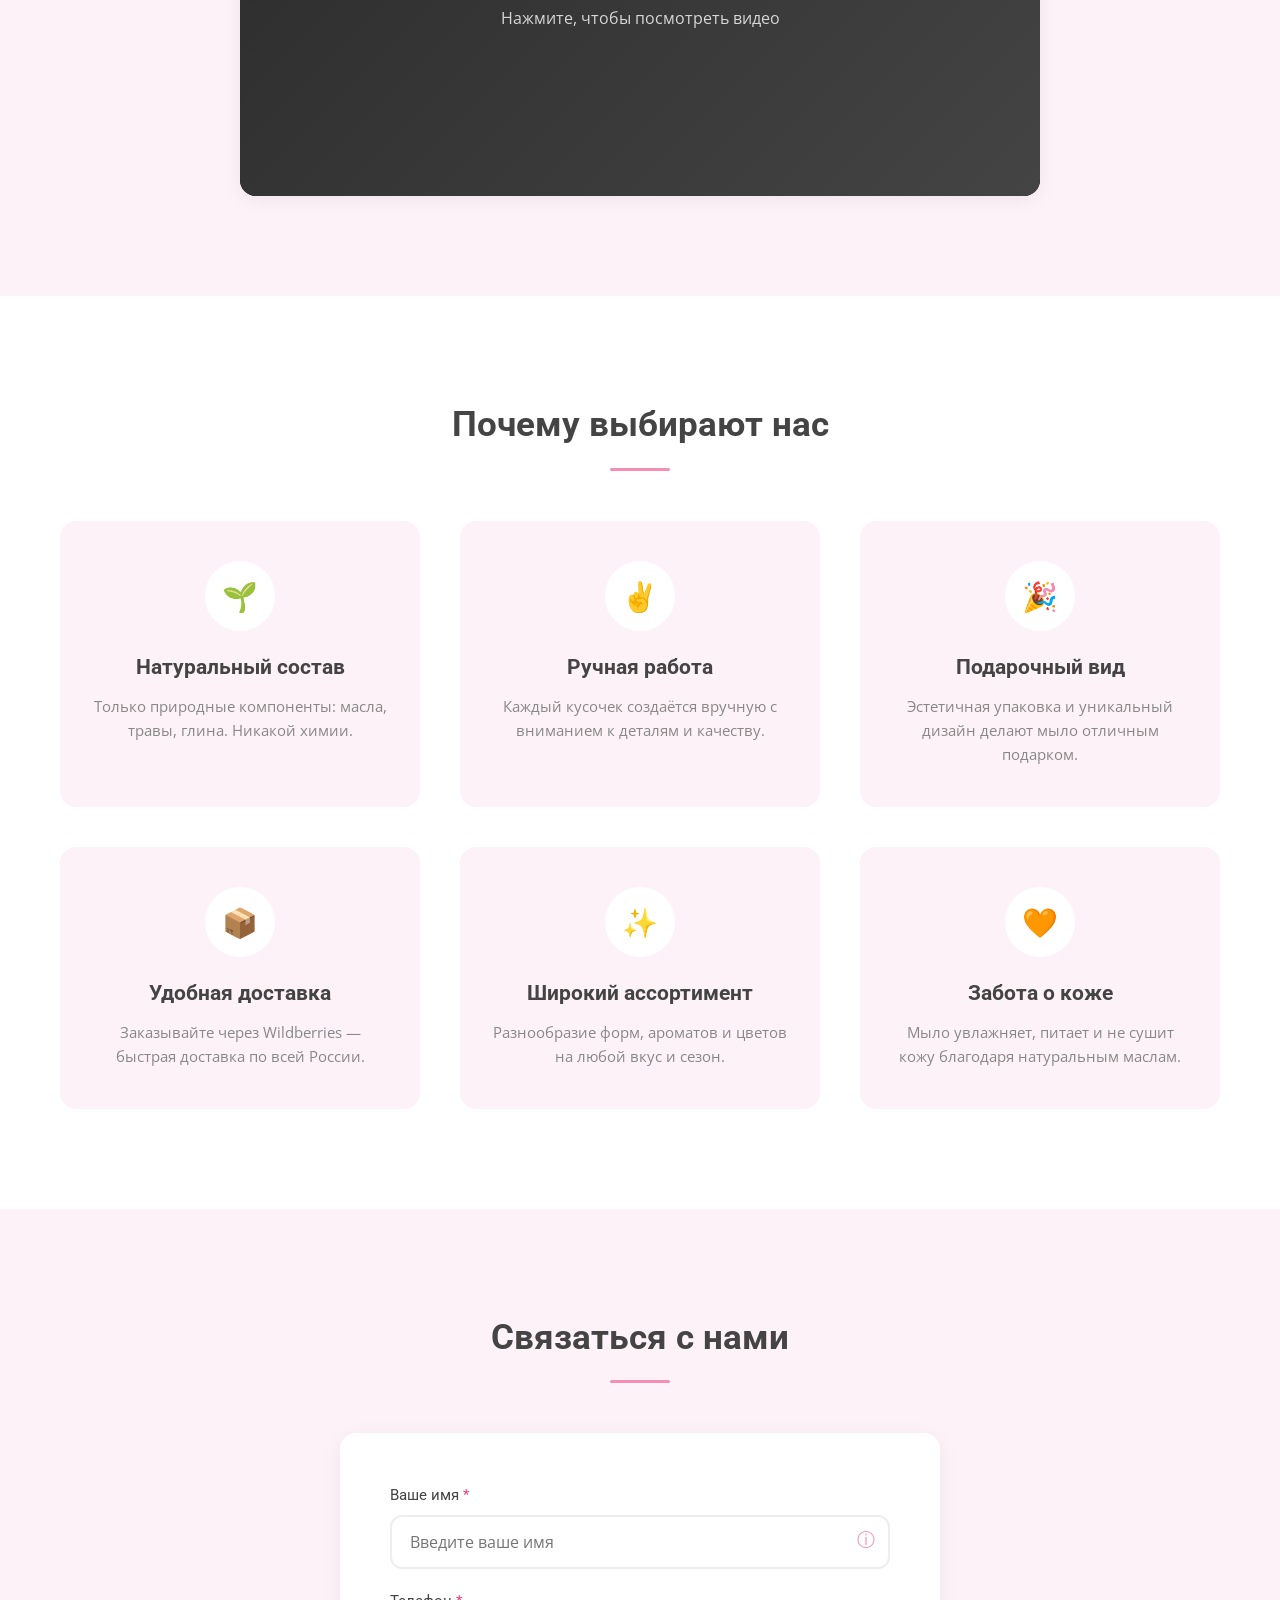
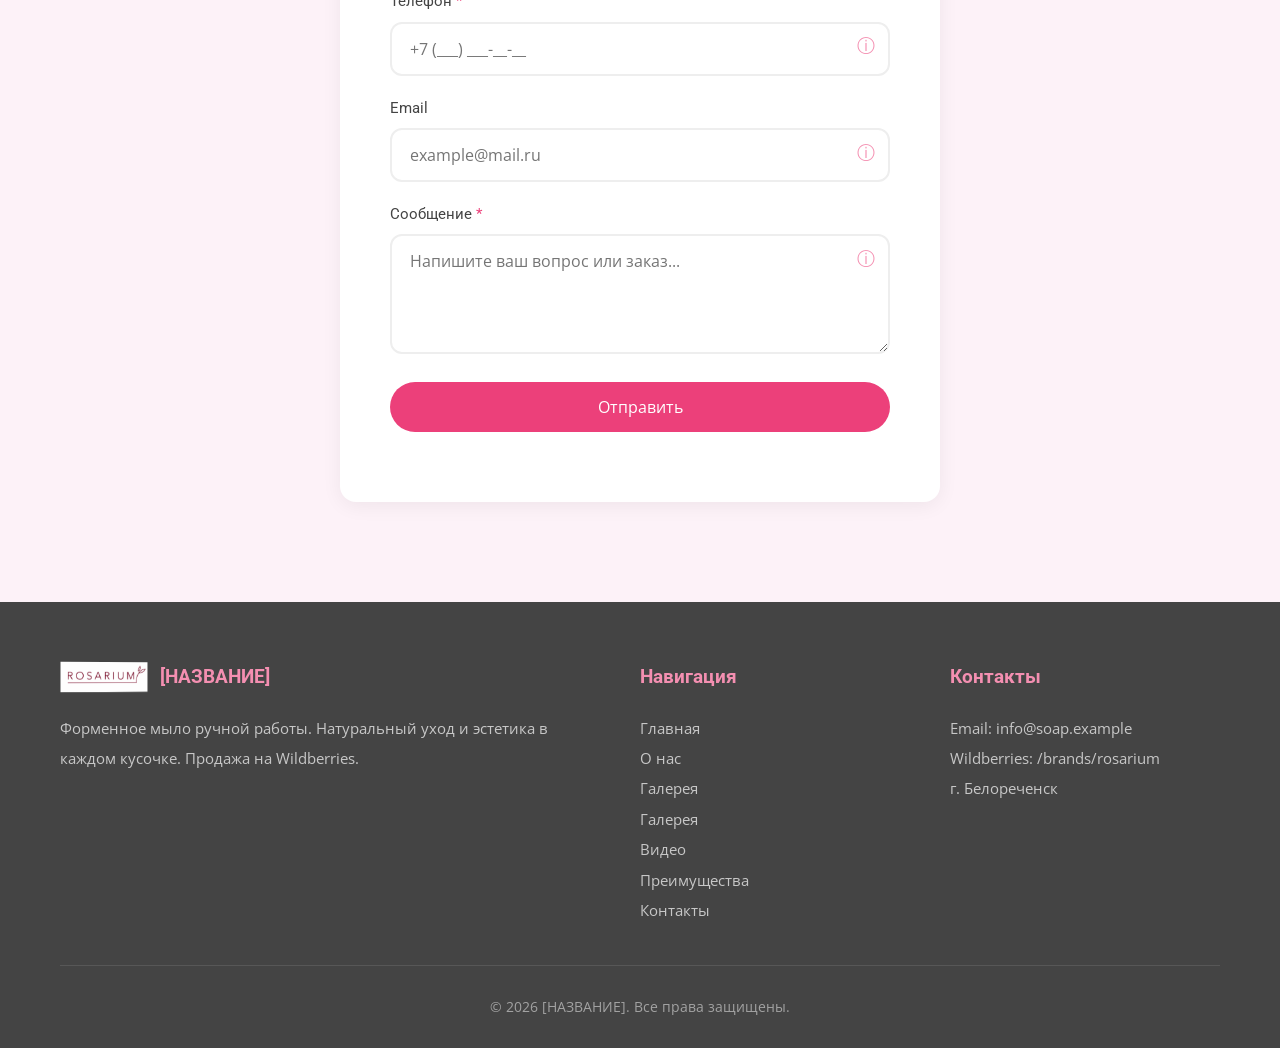
==== commit 8ac14bbe: "Убран текст [НАЗВАНИЕ] после логотипа в header" ====
--- a/index.html
+++ b/index.html
@@ -15,7 +15,6 @@
         <div class="container">
             <div class="header-logo">
                 <img src="image/icon/logo.webp" alt="Логотип" class="logo-3d" style="height:40px;width:auto;">
-                <span>[НАЗВАНИЕ]</span>
             </div>
             <nav class="nav" id="nav">
                 <ul class="nav-list" id="navList">
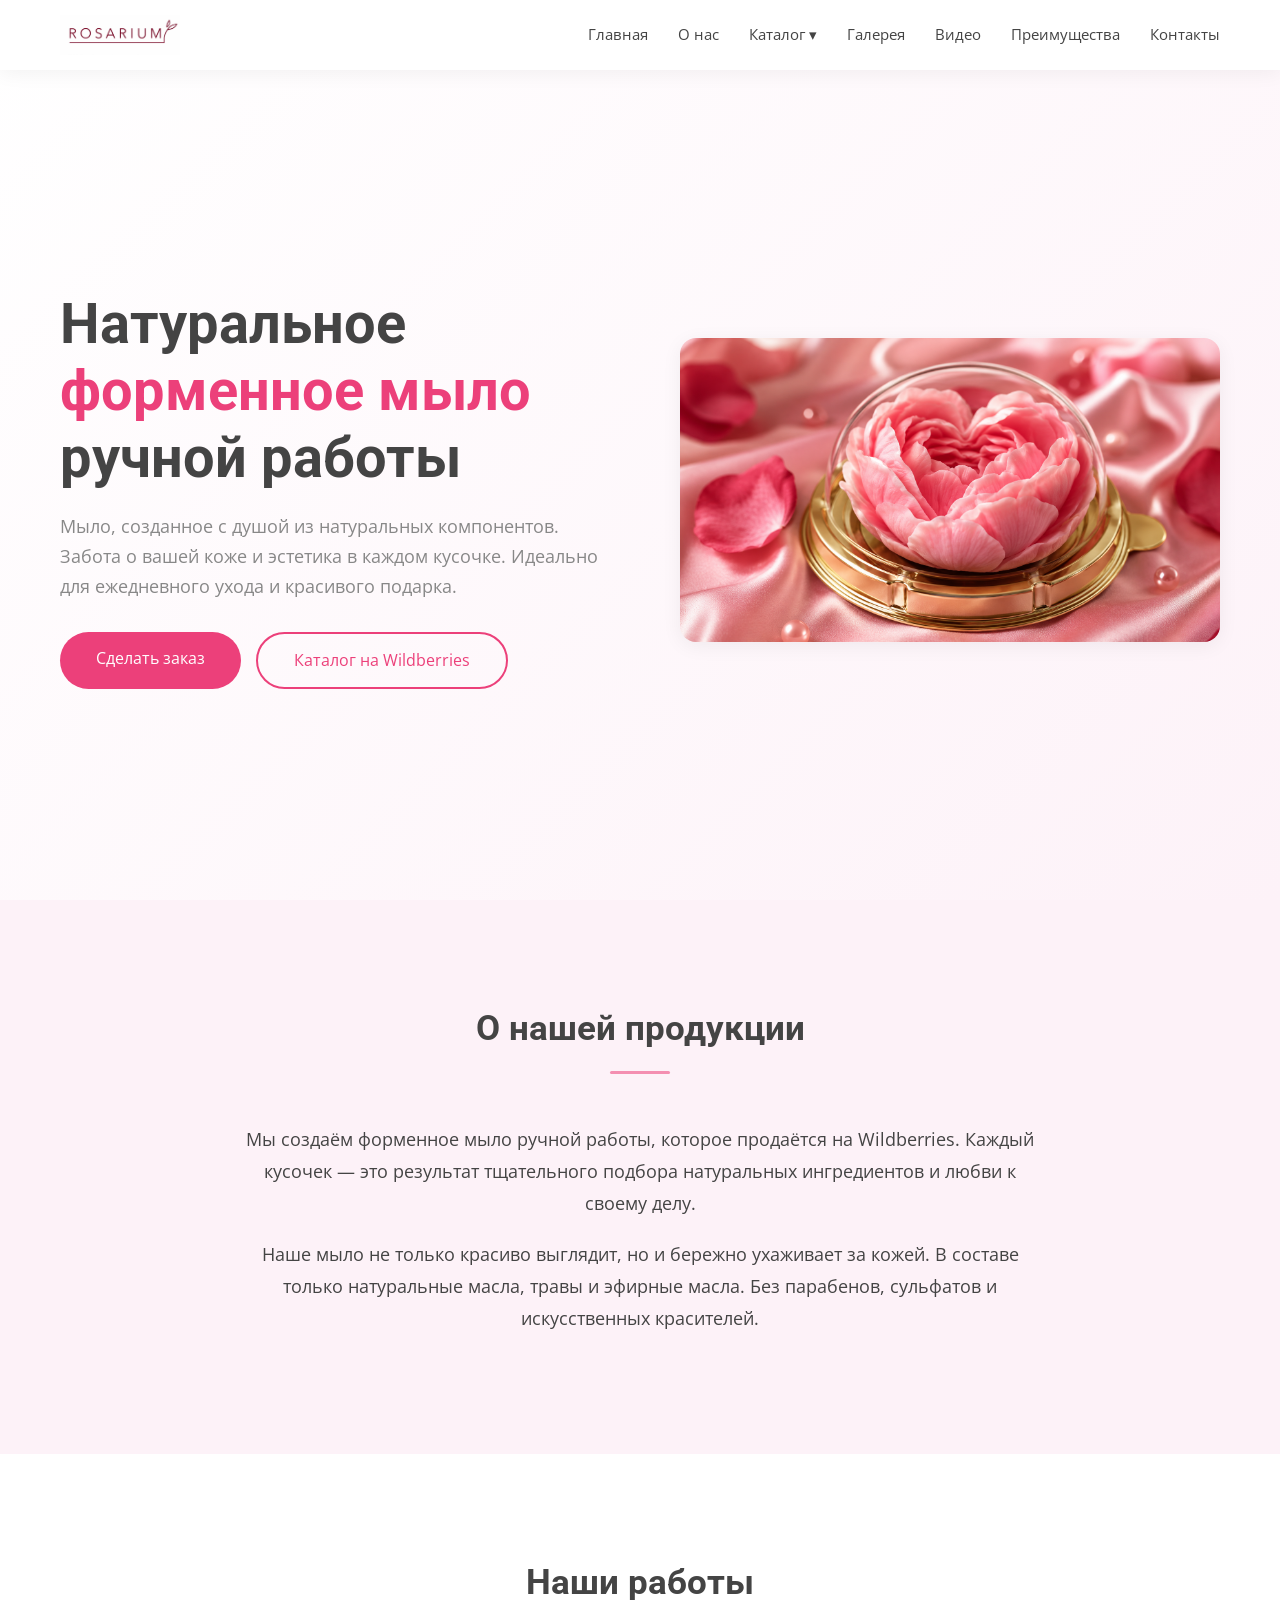
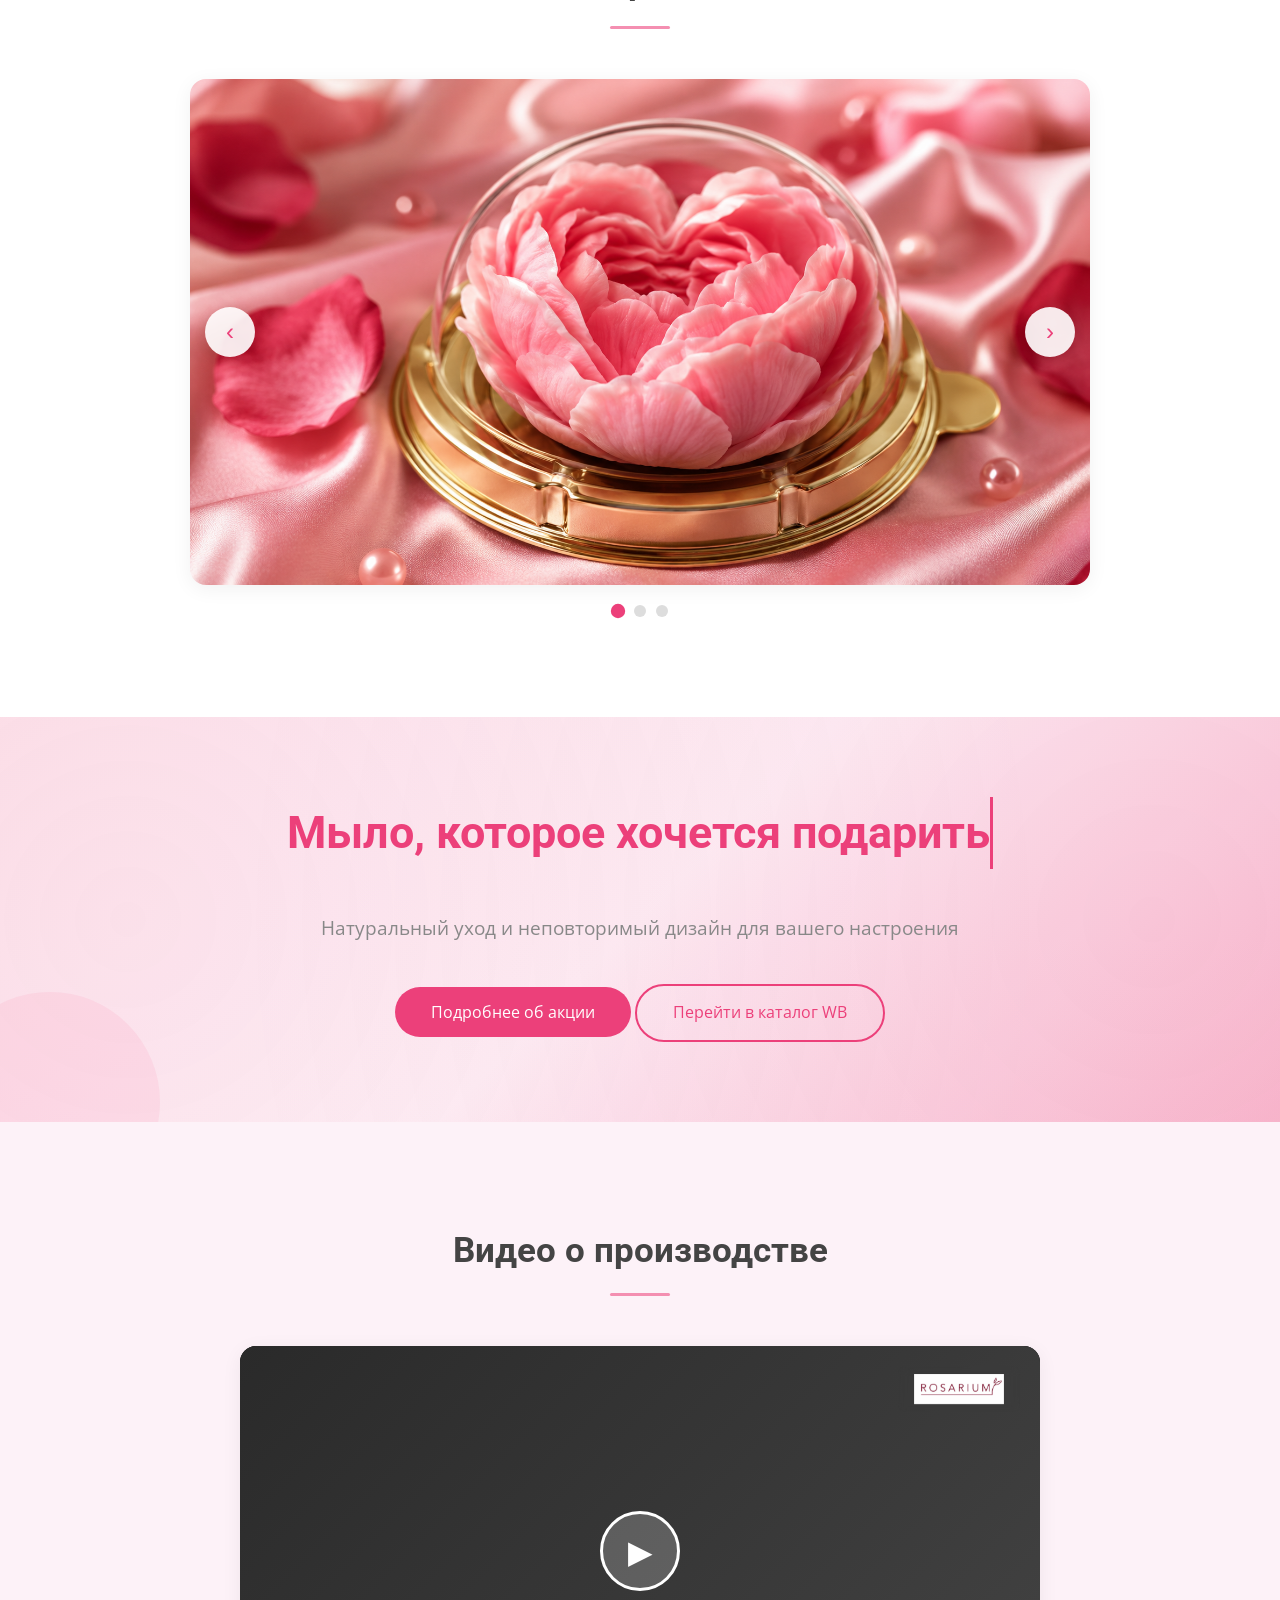
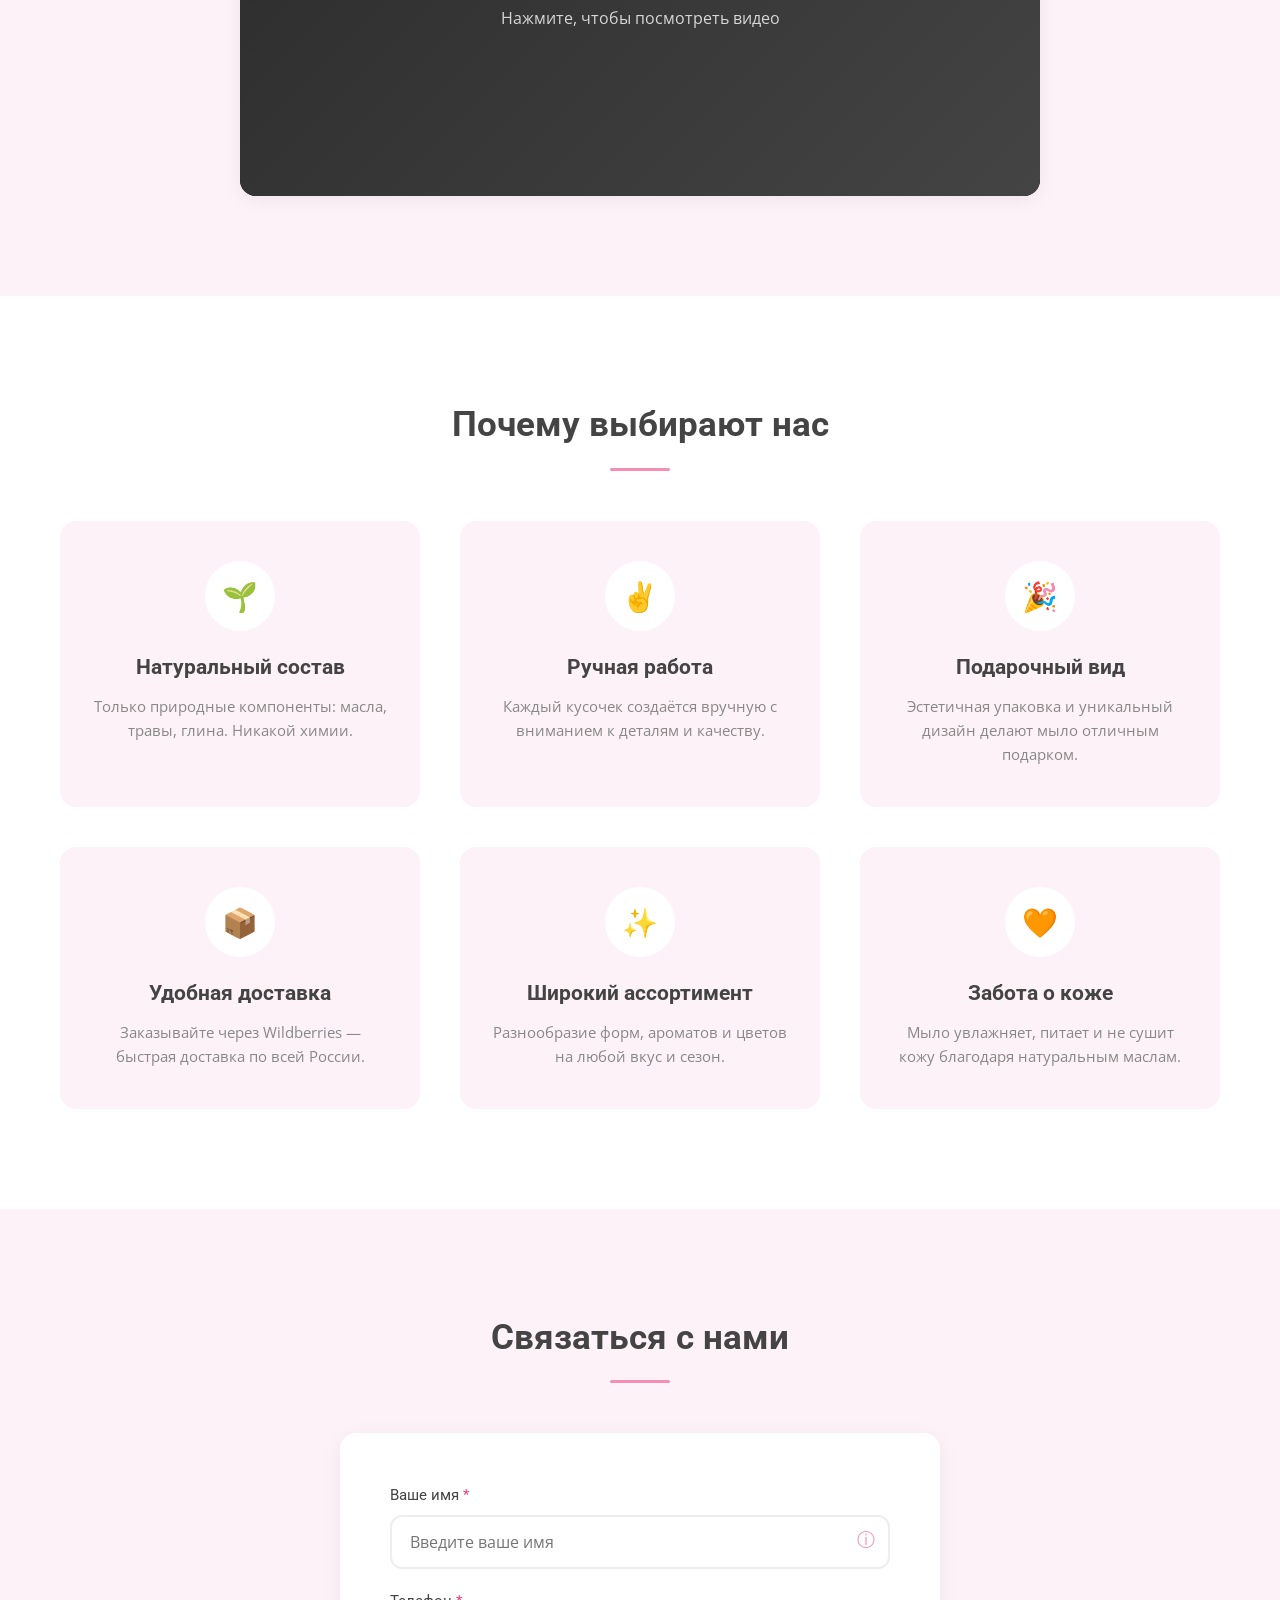
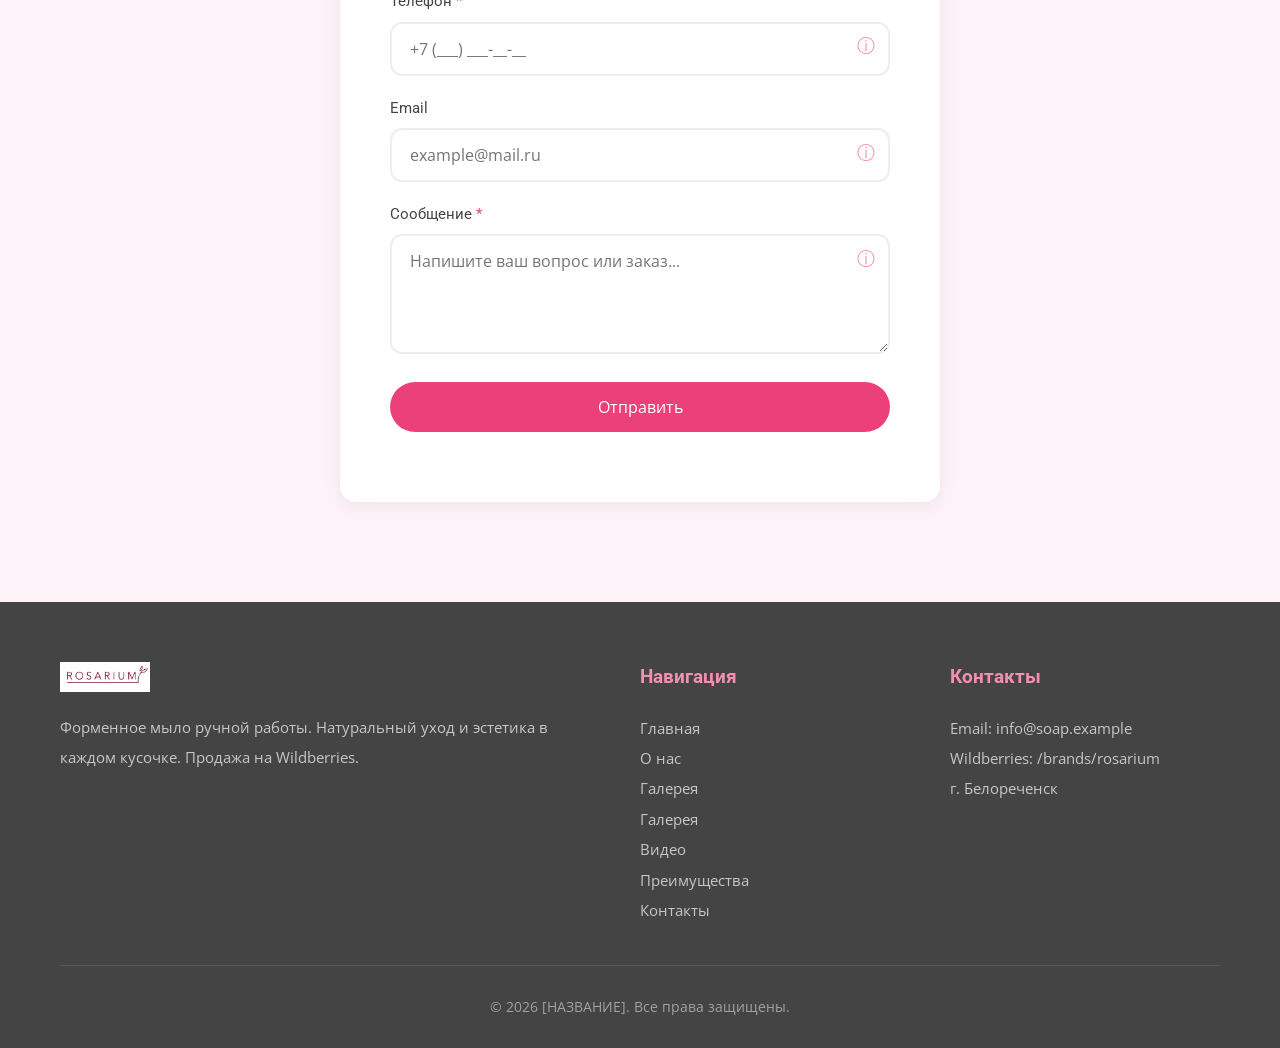
==== commit c9d87a3b: "3D логотип плавно качается -15..+15 градусов" ====
--- a/index.html
+++ b/index.html
@@ -226,7 +226,7 @@
     <footer class="footer">
         <div class="container">
             <div class="footer-col">
-                <h4 style="display:flex;align-items:center;gap:10px;"><img src="image/icon/logo.webp" alt="Логотип" class="logo-3d" style="height:30px;width:auto;"> [НАЗВАНИЕ]</h4>
+                <h4 style="display:flex;align-items:center;gap:10px;"><img src="image/icon/logo.webp" alt="Логотип" class="logo-3d" style="height:30px;width:auto;"></h4>
                 <p>Форменное мыло ручной работы. Натуральный уход и эстетика в каждом кусочке. Продажа на Wildberries.</p>
             </div>
             <div class="footer-col">
--- a/css/components.css
+++ b/css/components.css
@@ -23,11 +23,17 @@
 }
 
 .logo-3d {
-    transform: perspective(500px) rotateY(15deg);
+    animation: logo3dSway 3s ease-in-out infinite alternate;
+    transform-origin: center center;
+}
+
+@keyframes logo3dSway {
+    0% { transform: perspective(500px) rotateY(-15deg); }
+    100% { transform: perspective(500px) rotateY(15deg); }
 }
 
 .logo-3d:hover {
-    transform: perspective(500px) rotateY(0deg);
+    animation-play-state: paused;
 }
 
 .header-logo {
@@ -423,28 +429,27 @@
     position: absolute;
     top: 20px;
     right: 20px;
-    background: rgba(255, 255, 255, 0.15);
+
     backdrop-filter: blur(4px);
     padding: 8px 16px;
     border-radius: 8px;
     color: var(--color-white);
     font-size: 0.8rem;
     font-family: var(--font-heading);
-    border: 1px solid rgba(255, 255, 255, 0.2);
 }
 
 .video-logo-overlay {
     position: absolute;
     top: 20px;
     right: 20px;
-    background: rgba(255, 255, 255, 0.15);
+
     backdrop-filter: blur(4px);
     padding: 8px 16px;
     border-radius: 8px;
     color: var(--color-white);
     font-size: 0.8rem;
     font-family: var(--font-heading);
-    border: 1px solid rgba(255, 255, 255, 0.2);
+
     z-index: 5;
     pointer-events: none;
 }
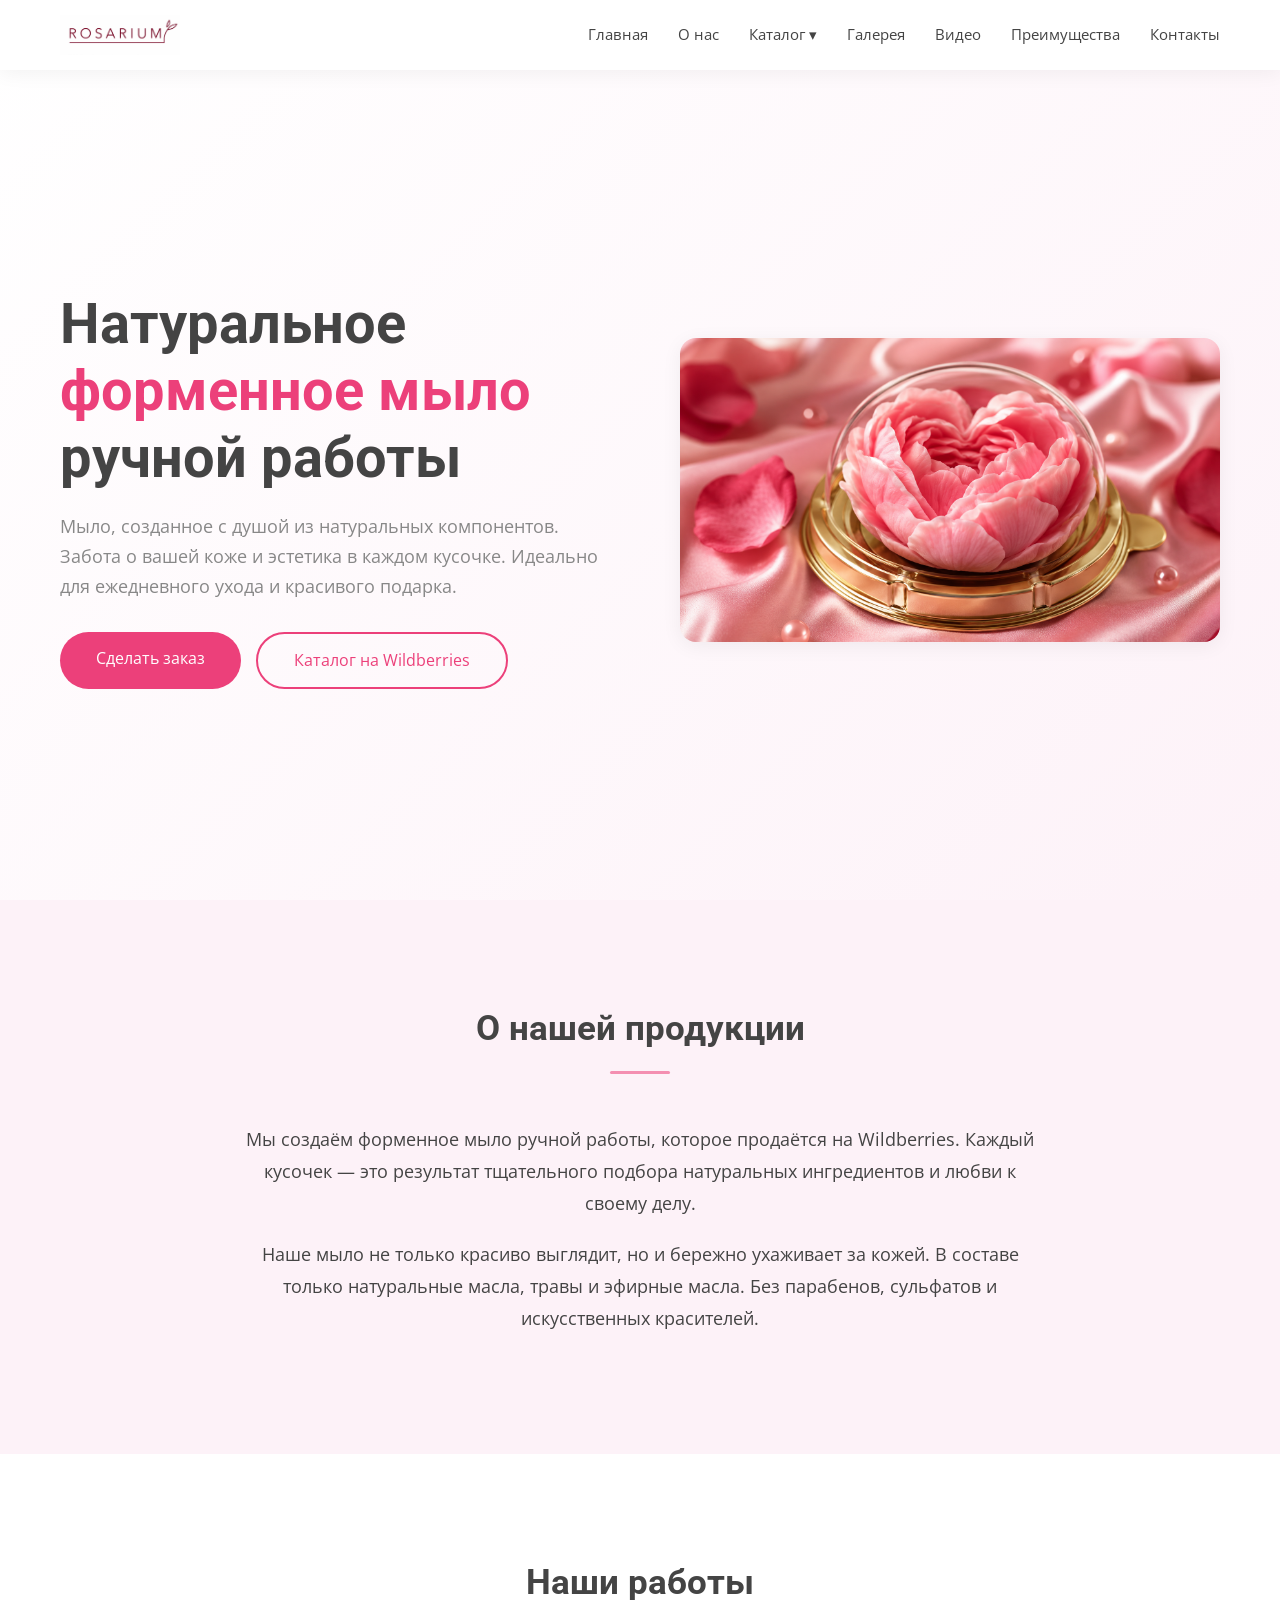
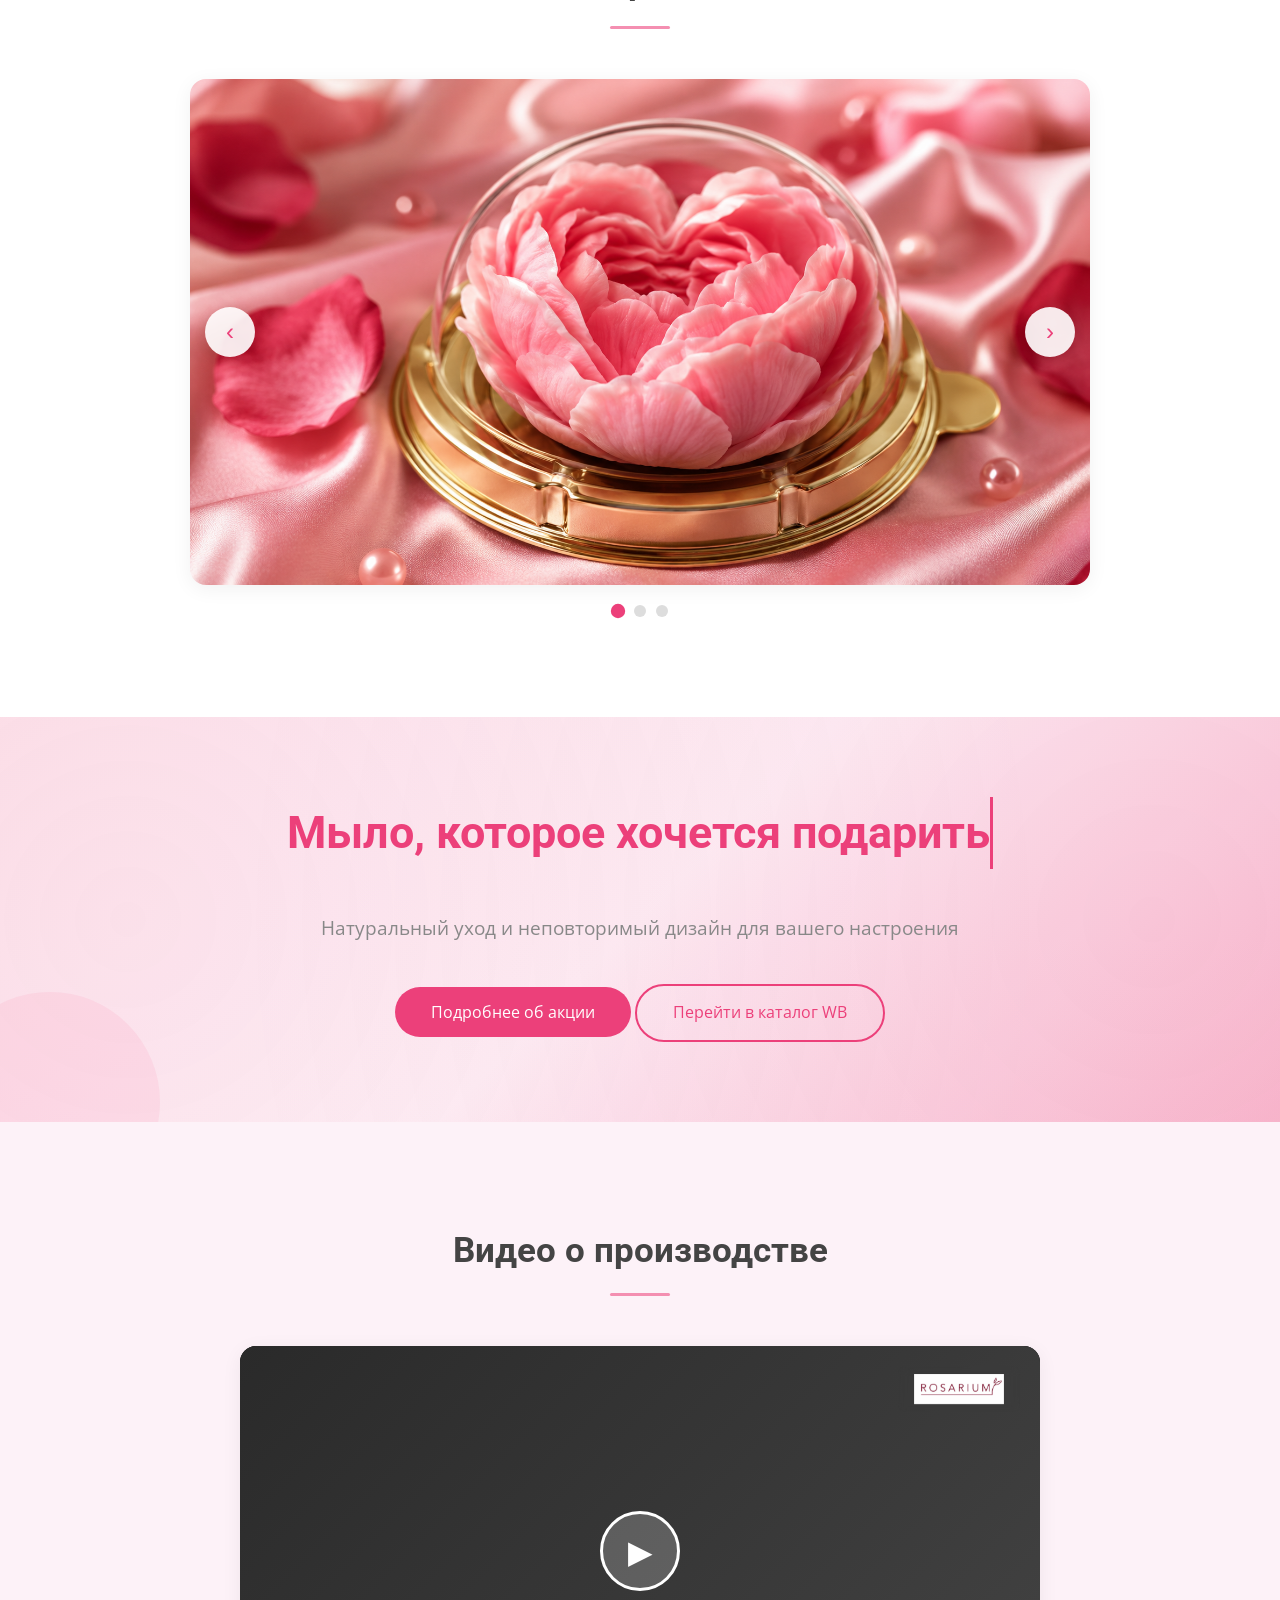
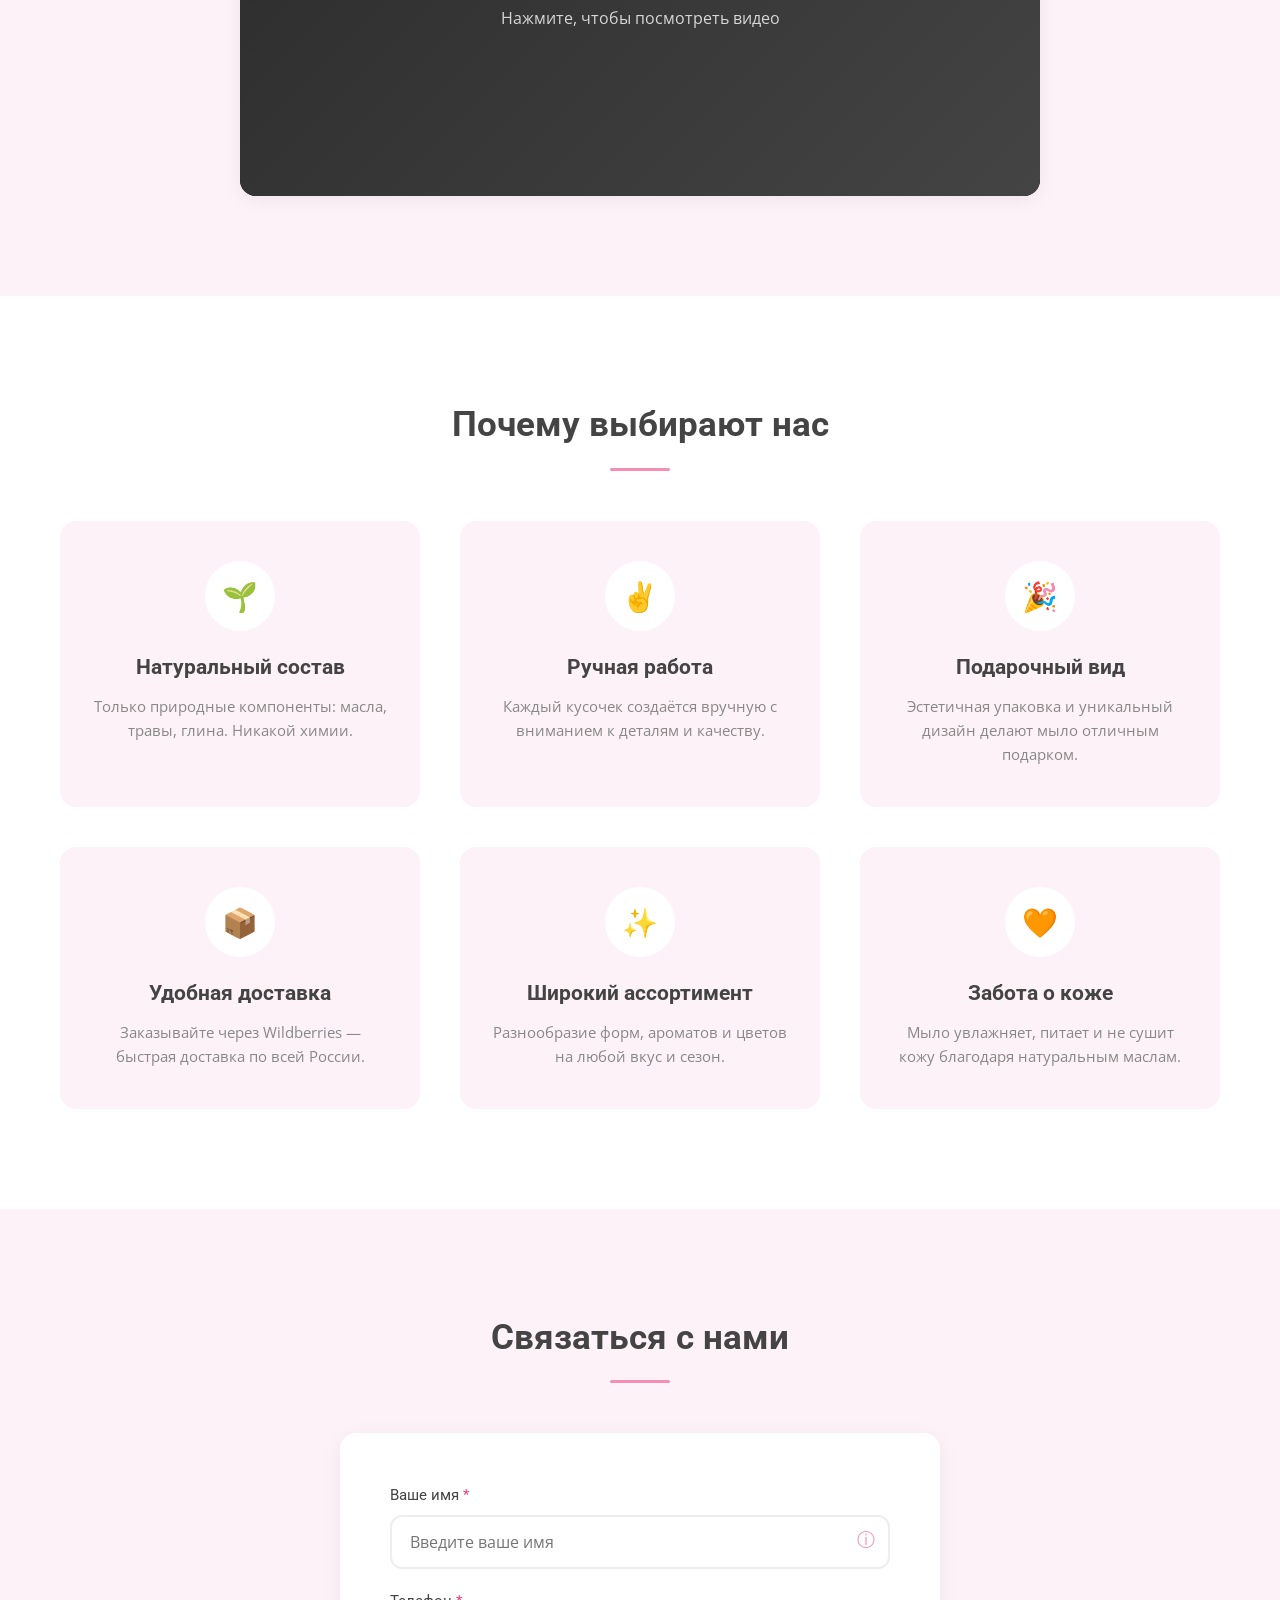
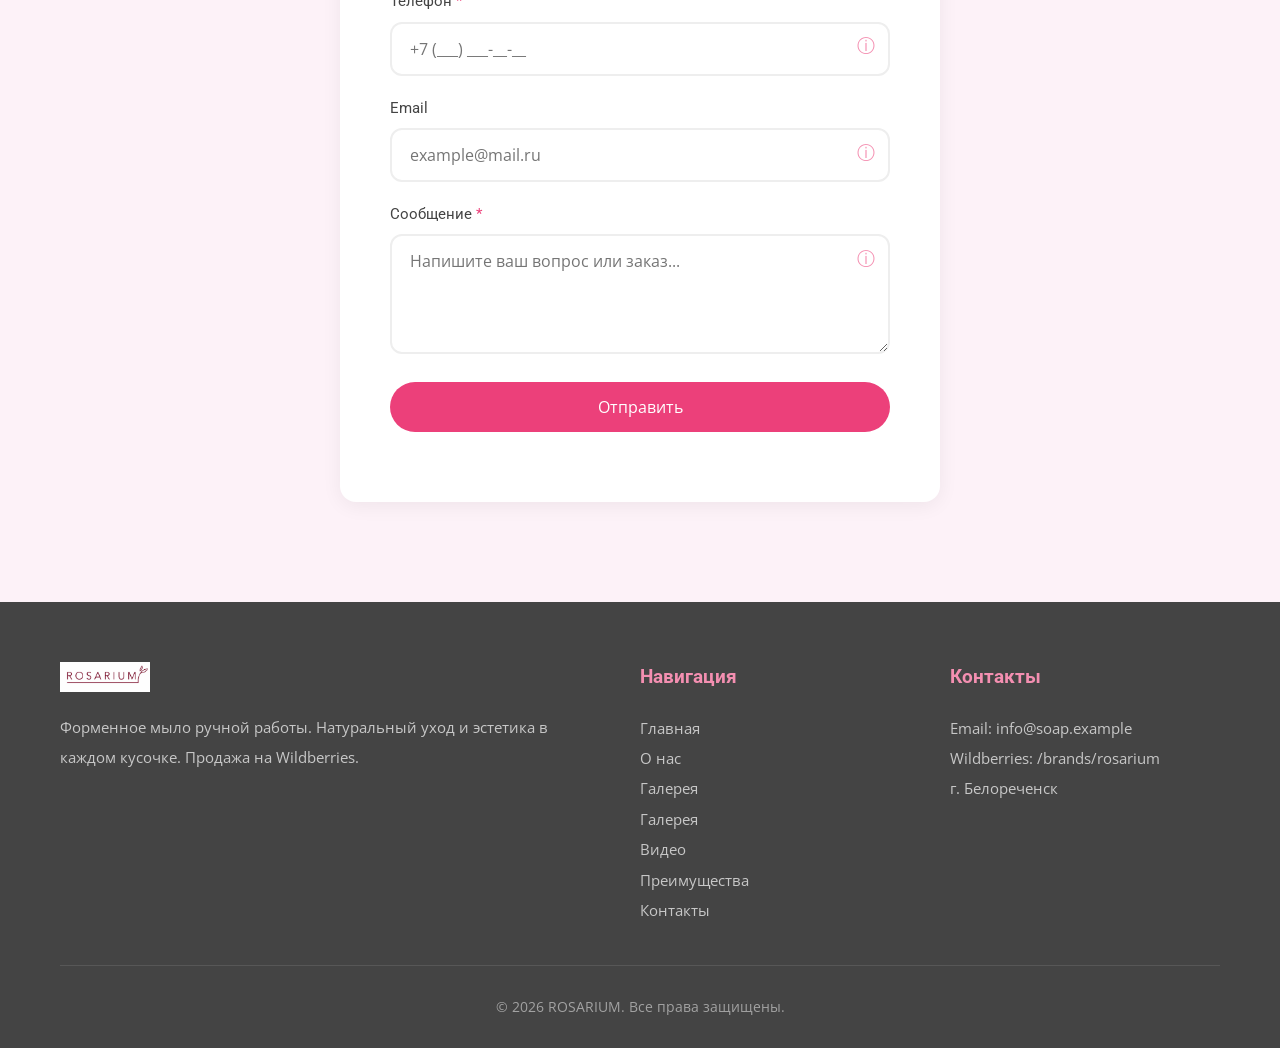
==== commit e26f7c21: "Исправлено название бренда в footer" ====
--- a/index.html
+++ b/index.html
@@ -248,7 +248,7 @@
                 <p>г. Белореченск</p>
             </div>
             <div class="footer-bottom">
-                &copy; 2026 [НАЗВАНИЕ]. Все права защищены.
+                &copy; 2026 ROSARIUM. Все права защищены.
             </div>
         </div>
     </footer>
